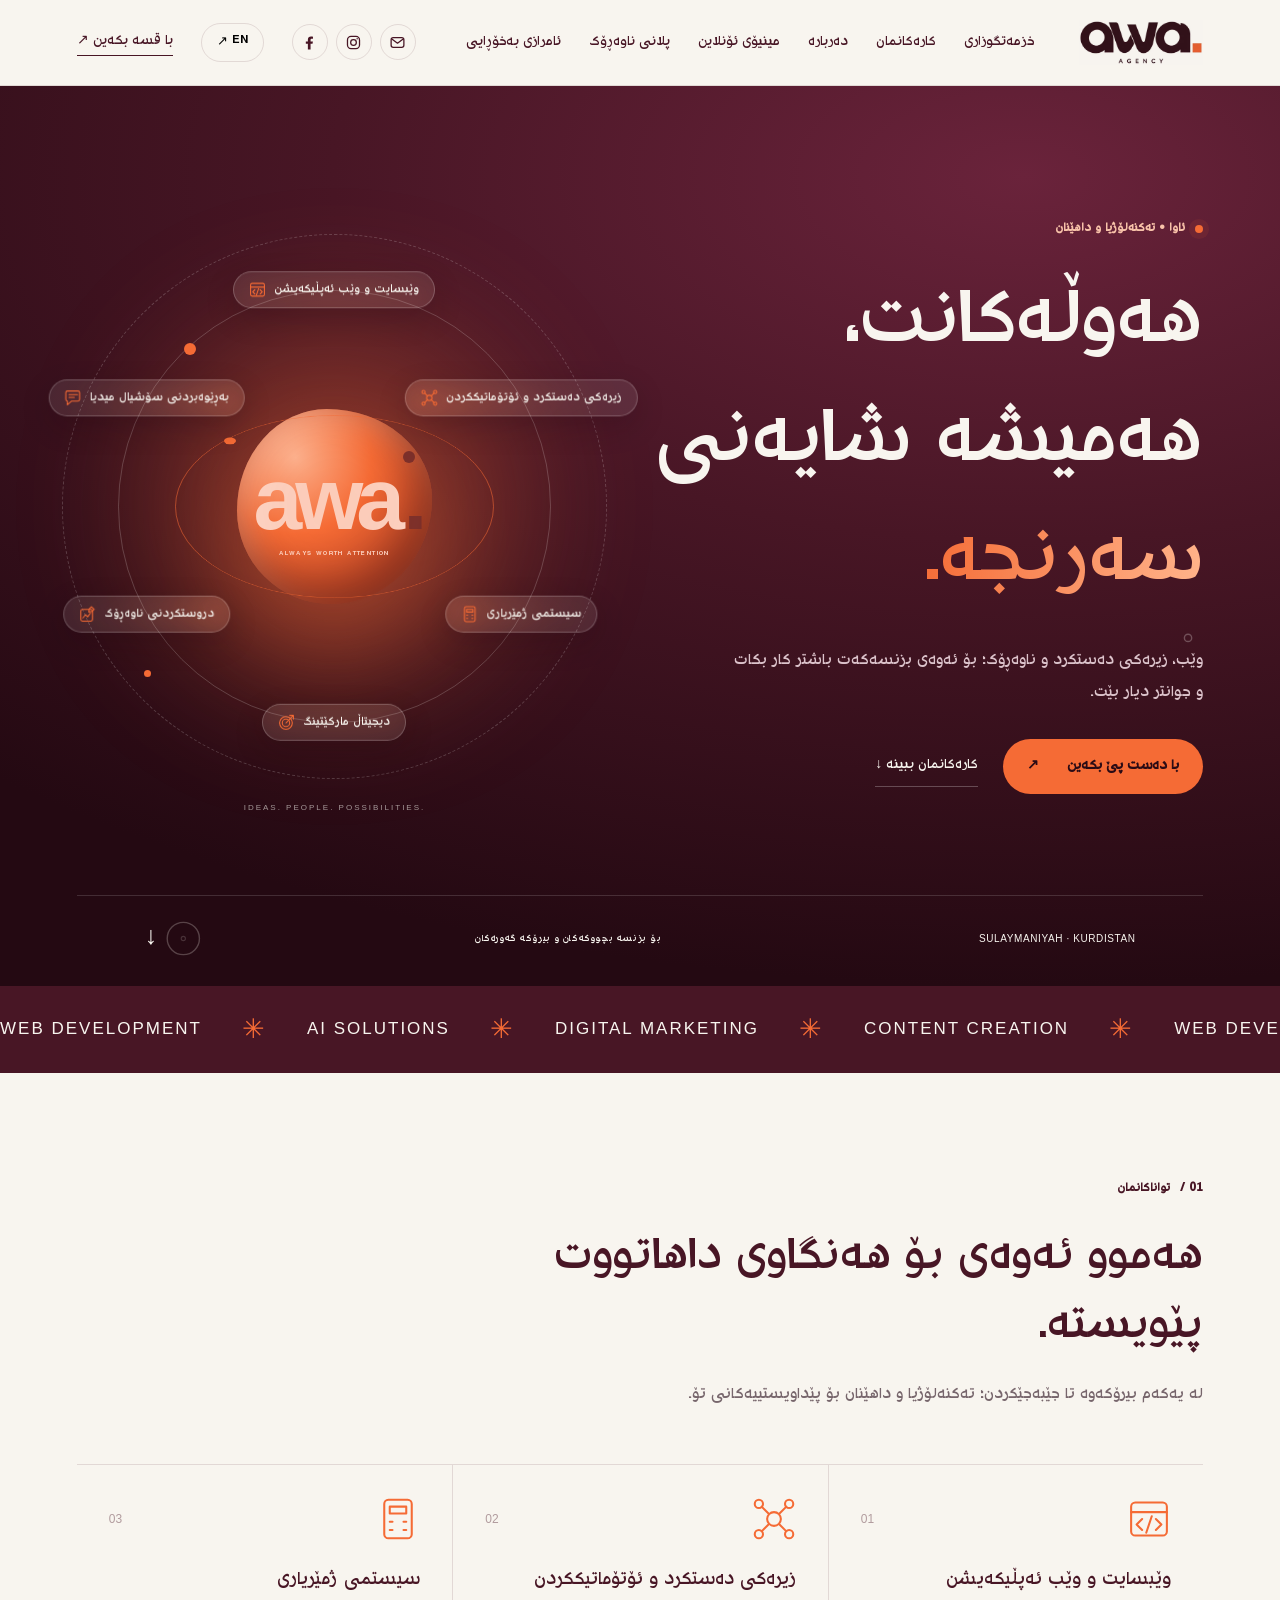
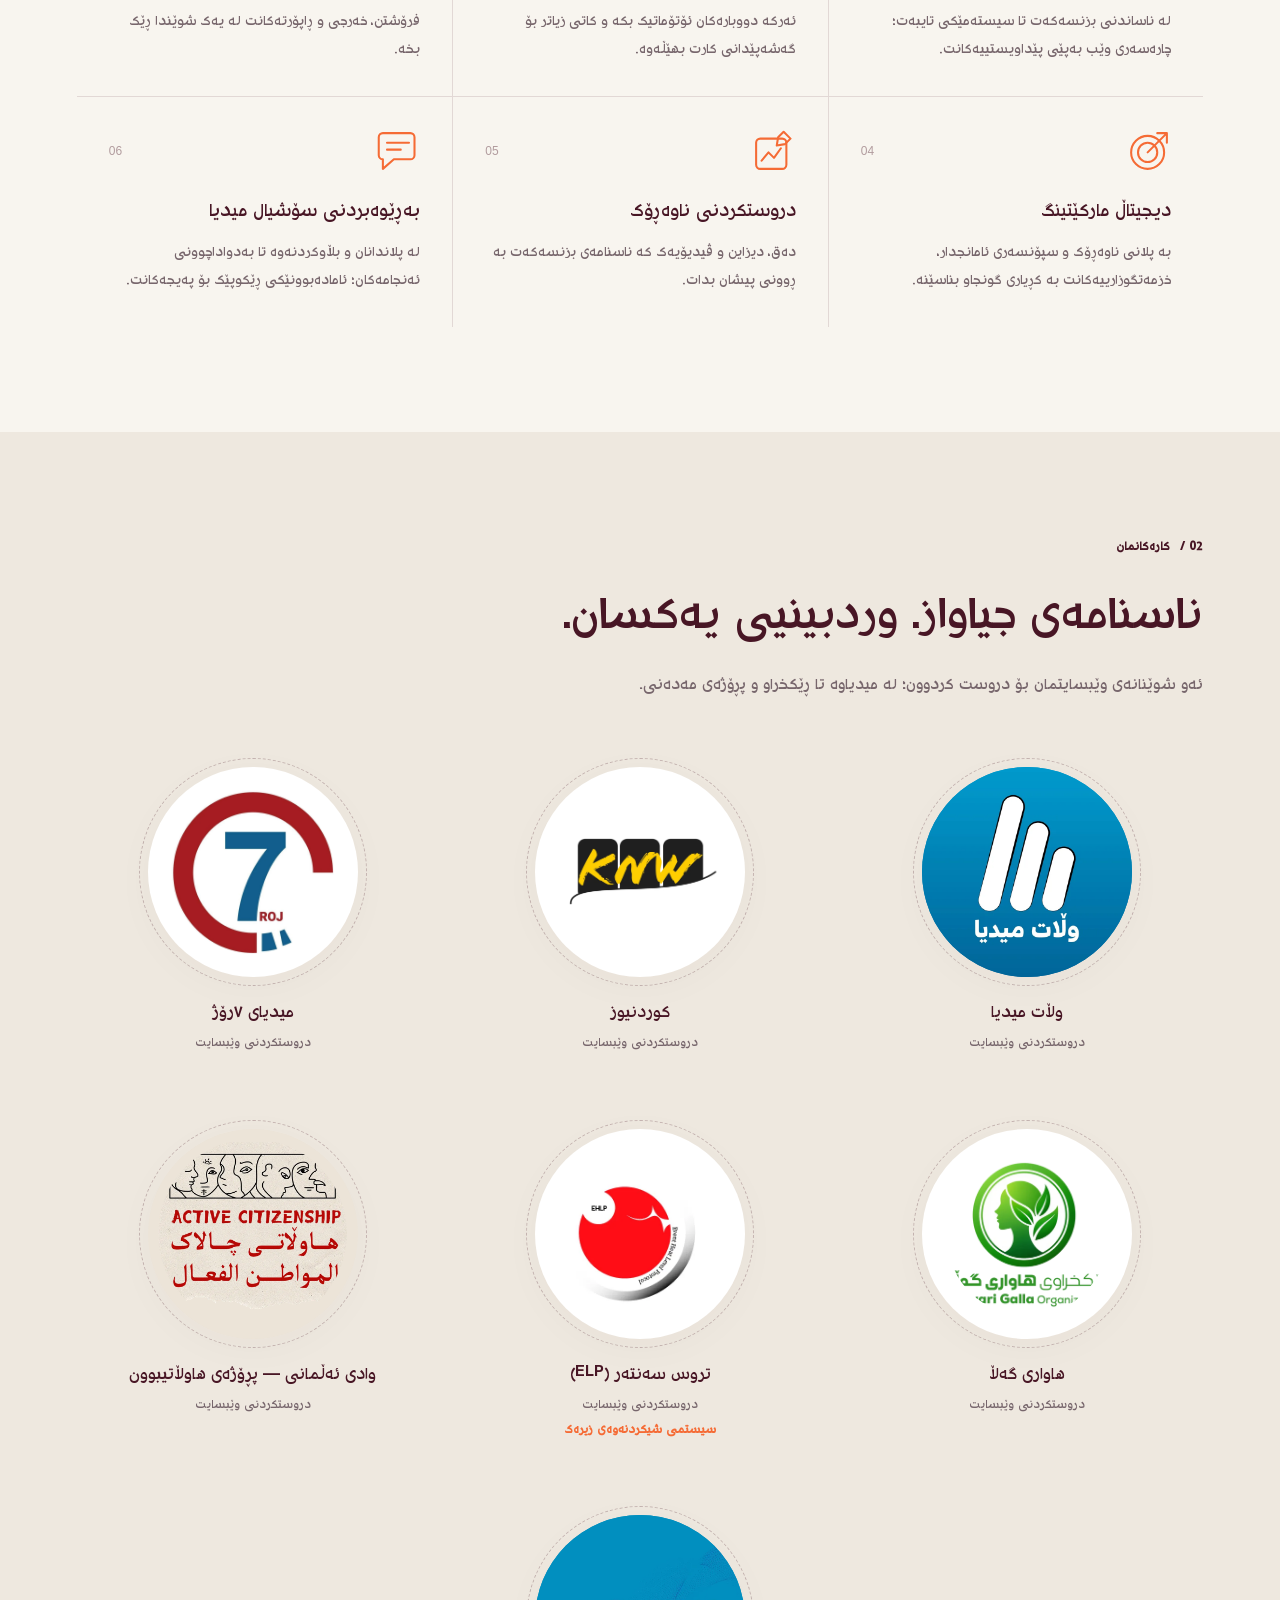
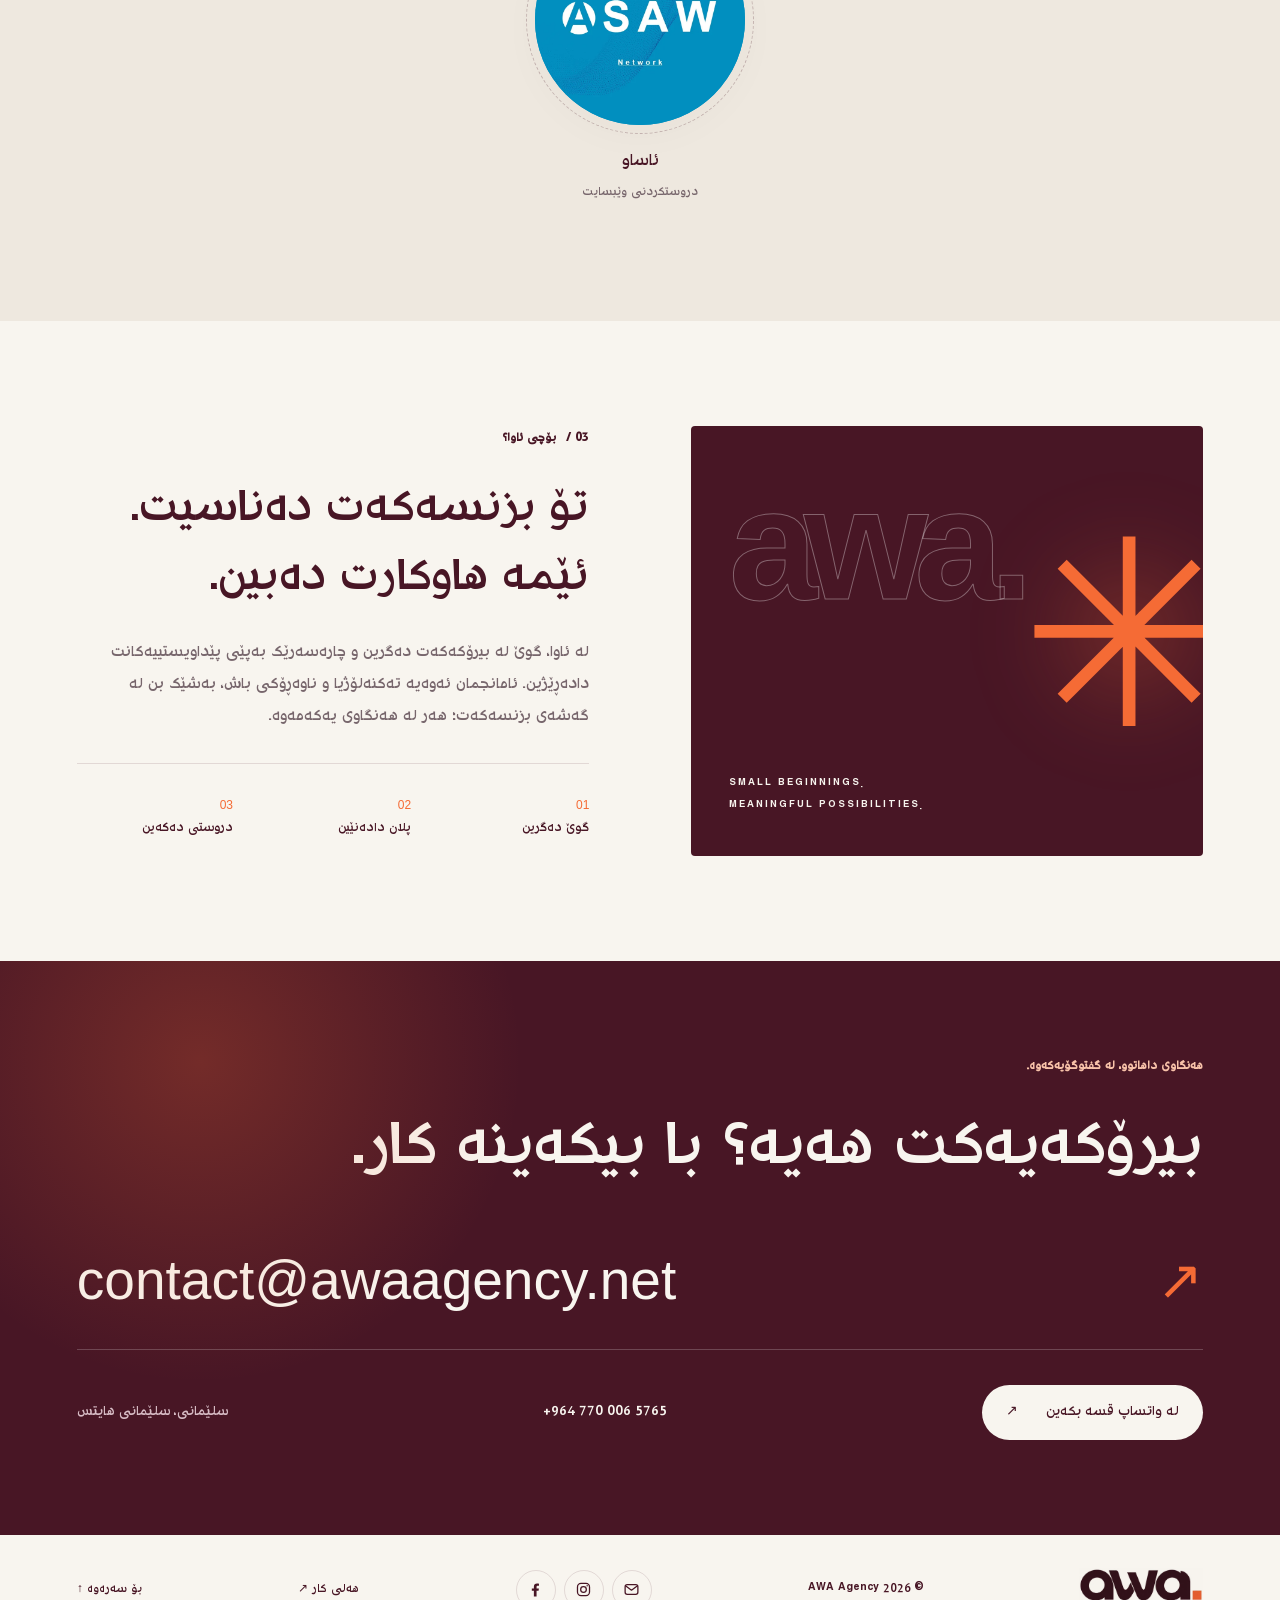
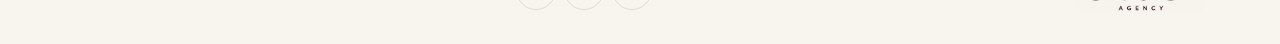
==== index.html @ 6e6e2b97 "Add live online menu demo" ====
<!doctype html>
<html lang="ckb" dir="rtl"><head><meta charset="UTF-8"><meta name="viewport" content="width=device-width,initial-scale=1"><meta name="theme-color" content="#481625"><meta name="description" content="AWA Agency — Web applications, AI, accounting systems, marketing, content and social media in Sulaymaniyah."><meta property="og:title" content="AWA Agency — Always Worth Attention"><meta property="og:image" content="assets/awa.webp"><meta property="og:type" content="website"><title>AWA Agency — Always Worth Attention</title><link rel="icon" href="assets/awa.webp"><link rel="preload" href="assets/fonts/rudawregular2.ttf" as="font" type="font/ttf" crossorigin><link rel="stylesheet" href="style.css"><script src="app.js" defer></script></head><body>
<a class="skip" href="#main" data-ku="بۆ ناوەڕۆک" data-en="Skip to content">بۆ ناوەڕۆک</a><div class="progress" aria-hidden="true"></div>
<header><a class="brand" href="#home" aria-label="AWA home"><img src="assets/awa.webp" alt="awa agency" width="160" height="58"></a><nav aria-label="Main navigation"><a href="#services" data-ku="خزمەتگوزاری" data-en="Services">خزمەتگوزاری</a><a href="#work" data-ku="کارەکانمان" data-en="Our work">کارەکانمان</a><a href="#about" data-ku="دەربارە" data-en="About">دەربارە</a><a href="tools/online-menu.html" data-ku="مینیۆی ئۆنلاین" data-en="Online menu">مینیۆی ئۆنلاین</a><a href="tools/content-planner.html" data-ku="پلانی ناوەڕۆک" data-en="Content planner">پلانی ناوەڕۆک</a><a href="tools/whatsapp.html" data-ku="ئامرازی بەخۆڕایی" data-en="Free tool">ئامرازی بەخۆڕایی</a></nav><div class="nav-actions"><div class="head-social social"><a href="https://www.facebook.com/awaagency.net" target="_blank" rel="noopener" aria-label="Facebook"><svg viewBox="0 0 24 24" fill="currentColor" aria-hidden="true"><path d="M13.5 22v-8.2h2.8l.5-3.3h-3.3V8.4c0-.9.4-1.7 1.8-1.7h1.6V3.8s-1.4-.3-2.8-.3c-2.7 0-4.4 1.6-4.4 4.6v2.4H6.8v3.3h2.9V22z"/></svg></a><a href="https://www.instagram.com/awagcy" target="_blank" rel="noopener" aria-label="Instagram"><svg viewBox="0 0 24 24" fill="none" stroke="currentColor" stroke-width="1.8" aria-hidden="true"><rect x="3.5" y="3.5" width="17" height="17" rx="5"/><circle cx="12" cy="12" r="4"/><circle cx="17.2" cy="6.8" r="1" fill="currentColor" stroke="none"/></svg></a><a href="mailto:contact@awaagency.net" aria-label="Email"><svg viewBox="0 0 24 24" fill="none" stroke="currentColor" stroke-width="1.8" stroke-linecap="round" stroke-linejoin="round" aria-hidden="true"><rect x="3" y="5" width="18" height="14" rx="3"/><path d="m4 7 8 6 8-6"/></svg></a></div><button id="language" lang="en" aria-label="Switch to English">EN ↗</button><a class="nav-contact" href="#contact" data-ku="با قسە بکەین ↗" data-en="Let’s talk ↗">با قسە بکەین ↗</a></div></header>
<main id="main"><section id="home" class="hero"><canvas id="water" aria-hidden="true"></canvas><div class="wrap hero-in"><div class="hero-copy"><p class="eyebrow"><span class="dot"></span><span data-ku="ئاوا • تەکنەلۆژیا و داهێنان" data-en="AWA • TECHNOLOGY & CREATIVITY">ئاوا • تەکنەلۆژیا و داهێنان</span></p><h1><span data-ku="هەوڵەکانت،" data-en="Your ambition.">هەوڵەکانت،</span><br><span data-ku="هەمیشە شایەنی" data-en="Always worth">هەمیشە شایەنی</span><br><em data-ku="سەرنجە." data-en="attention.">سەرنجە.</em></h1><p class="lead" data-ku="وێب، زیرەکی دەستکرد و ناوەڕۆک؛ بۆ ئەوەی بزنسەکەت باشتر کار بکات و جوانتر دیار بێت." data-en="Web, AI and content. Thoughtfully brought together to help your business work better and stand out.">وێب، زیرەکی دەستکرد و ناوەڕۆک؛ بۆ ئەوەی بزنسەکەت باشتر کار بکات و جوانتر دیار بێت.</p><div class="actions"><a class="button" href="#contact"><span data-ku="با دەست پێ بکەین" data-en="Start a conversation">با دەست پێ بکەین</span><span>↗</span></a><a class="text-link" href="#work" data-ku="کارەکانمان ببینە ↓" data-en="Explore our work ↓">کارەکانمان ببینە ↓</a></div></div><div class="hero-art" aria-hidden="true"><div class="orbit orbit-one"></div><div class="orbit orbit-two"></div><div class="orbit orbit-three"></div><div class="ring" id="ring"></div><div class="core"><span>awa<span class="dotmark">.</span></span><small>ALWAYS WORTH ATTENTION</small></div><div class="art-note">IDEAS. PEOPLE. POSSIBILITIES.</div></div><div class="hero-bottom"><span>SULAYMANIYAH · KURDISTAN</span><span data-ku="بۆ بزنسە بچووکەکان و بیرۆکە گەورەکان" data-en="For small businesses. And big ideas.">بۆ بزنسە بچووکەکان و بیرۆکە گەورەکان</span><a href="#services" aria-label="Explore">↓</a></div></div></section>
<div class="ticker" aria-hidden="true"><div>WEB DEVELOPMENT <i>✳</i> AI SOLUTIONS <i>✳</i> DIGITAL MARKETING <i>✳</i> CONTENT CREATION <i>✳</i> WEB DEVELOPMENT <i>✳</i> AI SOLUTIONS <i>✳</i> DIGITAL MARKETING <i>✳</i> CONTENT CREATION <i>✳</i></div></div>
<section id="services" class="wrap section"><div class="section-head reveal"><p class="eyebrow">01 / <span data-ku="تواناکانمان" data-en="WHAT WE DO">تواناکانمان</span></p><h2 data-ku="هەموو ئەوەی بۆ هەنگاوی داهاتووت پێویستە." data-en="Built around your next move.">هەموو ئەوەی بۆ هەنگاوی داهاتووت پێویستە.</h2><p data-ku="لە یەکەم بیرۆکەوە تا جێبەجێکردن؛ تەکنەلۆژیا و داهێنان بۆ پێداویستییەکانی تۆ." data-en="From the first idea to delivery, technology and creativity shaped around what you need.">لە یەکەم بیرۆکەوە تا جێبەجێکردن؛ تەکنەلۆژیا و داهێنان بۆ پێداویستییەکانی تۆ.</p></div><div id="service-grid" class="service-grid"></div></section>
<section id="work" class="work section"><div class="wrap"><div class="section-head reveal"><p class="eyebrow">02 / <span data-ku="کارەکانمان" data-en="SELECTED WORK">کارەکانمان</span></p><h2 data-ku="ناسنامەی جیاواز. وردبینیی یەکسان." data-en="Different identities. The same care.">ناسنامەی جیاواز. وردبینیی یەکسان.</h2><p data-ku="ئەو شوێنانەی وێبسایتمان بۆ دروست کردوون؛ لە میدیاوە تا ڕێکخراو و پڕۆژەی مەدەنی." data-en="Websites we have created for media outlets, organizations and civic projects.">ئەو شوێنانەی وێبسایتمان بۆ دروست کردوون؛ لە میدیاوە تا ڕێکخراو و پڕۆژەی مەدەنی.</p></div><div id="projects" class="projects"></div></div></section>
<section id="about" class="wrap section about"><div class="about-art reveal" aria-hidden="true"><div class="outline-word">awa.</div><span class="big-asterisk">✳</span><p>SMALL BEGINNINGS.<br>MEANINGFUL POSSIBILITIES.</p></div><div class="about-copy reveal"><p class="eyebrow">03 / <span data-ku="بۆچی ئاوا؟" data-en="WHY AWA?">بۆچی ئاوا؟</span></p><h2 data-ku="تۆ بزنسەکەت دەناسیت. ئێمە هاوکارت دەبین." data-en="You know your business. We help bring it forward.">تۆ بزنسەکەت دەناسیت. ئێمە هاوکارت دەبین.</h2><p data-ku="لە ئاوا، گوێ لە بیرۆکەکەت دەگرین و چارەسەرێک بەپێی پێداویستییەکانت دادەڕێژین. ئامانجمان ئەوەیە تەکنەلۆژیا و ناوەڕۆکی باش، بەشێک بن لە گەشەی بزنسەکەت؛ هەر لە هەنگاوی یەکەمەوە." data-en="At AWA, we listen first. Then we shape the right technology and content around your needs, helping your business move forward from its very first steps.">لە ئاوا، گوێ لە بیرۆکەکەت دەگرین و چارەسەرێک بەپێی پێداویستییەکانت دادەڕێژین. ئامانجمان ئەوەیە تەکنەلۆژیا و ناوەڕۆکی باش، بەشێک بن لە گەشەی بزنسەکەت؛ هەر لە هەنگاوی یەکەمەوە.</p><div class="steps"><div><b>01</b><span data-ku="گوێ دەگرین" data-en="We listen">گوێ دەگرین</span></div><div><b>02</b><span data-ku="پلان دادەنێین" data-en="We plan">پلان دادەنێین</span></div><div><b>03</b><span data-ku="دروستی دەکەین" data-en="We create">دروستی دەکەین</span></div></div></div></section>
<section id="contact" class="contact"><div class="wrap"><p class="eyebrow reveal" data-ku="هەنگاوی داهاتوو، لە گفتوگۆیەکەوە." data-en="YOUR NEXT CHAPTER STARTS WITH A CONVERSATION.">هەنگاوی داهاتوو، لە گفتوگۆیەکەوە.</p><h2 class="reveal" data-ku="بیرۆکەیەکت هەیە؟ با بیکەینە کار." data-en="Have something in mind? Let’s make it happen.">بیرۆکەیەکت هەیە؟ با بیکەینە کار.</h2><a class="contact-email" href="mailto:contact@awaagency.net">contact@awaagency.net <span>↗</span></a><div class="contact-bottom"><a class="button light" href="https://wa.me/9647700065765" target="_blank" rel="noopener"><span data-ku="لە واتساپ قسە بکەین" data-en="Chat on WhatsApp">لە واتساپ قسە بکەین</span>↗</a><a href="tel:+9647700065765" dir="ltr">+964 770 006 5765</a><p data-ku="سلێمانی، سلێمانی هایتس" data-en="Sulaymaniyah, Slemani Heights">سلێمانی، سلێمانی هایتس</p></div></div></section></main>
<footer class="wrap"><a class="brand" href="#home"><img src="assets/awa.webp" alt="AWA Agency" width="140" height="50"></a><span>© <span id="year"></span> AWA Agency</span><div class="foot-social social"><a href="https://www.facebook.com/awaagency.net" target="_blank" rel="noopener" aria-label="Facebook"><svg viewBox="0 0 24 24" fill="currentColor" aria-hidden="true"><path d="M13.5 22v-8.2h2.8l.5-3.3h-3.3V8.4c0-.9.4-1.7 1.8-1.7h1.6V3.8s-1.4-.3-2.8-.3c-2.7 0-4.4 1.6-4.4 4.6v2.4H6.8v3.3h2.9V22z"/></svg></a><a href="https://www.instagram.com/awagcy" target="_blank" rel="noopener" aria-label="Instagram"><svg viewBox="0 0 24 24" fill="none" stroke="currentColor" stroke-width="1.8" aria-hidden="true"><rect x="3.5" y="3.5" width="17" height="17" rx="5"/><circle cx="12" cy="12" r="4"/><circle cx="17.2" cy="6.8" r="1" fill="currentColor" stroke="none"/></svg></a><a href="mailto:contact@awaagency.net" aria-label="Email"><svg viewBox="0 0 24 24" fill="none" stroke="currentColor" stroke-width="1.8" stroke-linecap="round" stroke-linejoin="round" aria-hidden="true"><rect x="3" y="5" width="18" height="14" rx="3"/><path d="m4 7 8 6 8-6"/></svg></a></div><a href="mailto:jobs@awaagency.net" data-ku="هەلی کار ↗" data-en="Careers ↗">هەلی کار ↗</a><a href="#home" data-ku="بۆ سەرەوە ↑" data-en="Back to top ↑">بۆ سەرەوە ↑</a></footer></body></html>
---- style.css ----
:root{--ink:#481625;--orange:#f56b35;--paper:#f8f5ef;--muted:#77666c;--line:#48162520}*{box-sizing:border-box}html{scroll-behavior:smooth;scroll-padding-top:100px}body{margin:0;background:var(--paper);color:var(--ink);font-family:Tahoma,Arial,sans-serif;line-height:1.8}a{color:inherit;text-decoration:none}button{font:inherit}button,a{-webkit-tap-highlight-color:transparent}a:focus-visible,button:focus-visible,.project:focus-visible{outline:3px solid var(--orange);outline-offset:6px}img{max-width:100%}h1,h2,h3,p{margin:0}h1,h2,h3{line-height:1.5}h1,h2{letter-spacing:-.035em}h2{font-size:clamp(28px,3.6vw,48px)}.wrap{max-width:1280px;width:88%;margin:auto}.progress{position:fixed;top:0;left:0;height:3px;background:var(--orange);z-index:100;width:0}header{width:100%;display:flex;align-items:center;justify-content:space-between;padding:20px 6%;border-bottom:1px solid var(--line);background:#f8f5efed;backdrop-filter:blur(14px);position:sticky;top:0;z-index:50;gap:20px}.brand img{width:124px;height:45px;object-fit:contain;mix-blend-mode:multiply;display:block}nav,.nav-actions{display:flex;align-items:center;gap:28px}nav a{font-size:14px;position:relative}nav a:after{content:'';height:2px;width:0;position:absolute;bottom:-4px;inset-inline-start:0;background:var(--orange);transition:width .3s}nav a:hover:after{width:100%}#language{background:transparent;border:1px solid var(--line);border-radius:50px;padding:7px 15px;cursor:pointer;font-size:13px}.nav-contact{font-size:14px;border-bottom:1px solid var(--ink)}.hero{position:relative;min-height:760px;display:grid;grid-template-columns:1.1fr 1fr;align-items:center;gap:4%;padding-top:60px;padding-bottom:110px}.eyebrow{font-size:12px;font-weight:600;letter-spacing:.08em;display:flex;align-items:center;gap:10px;margin-bottom:24px}.dot{height:8px;width:8px;display:inline-block;border-radius:50%;background:var(--orange);box-shadow:0 0 0 6px #f56b3515}.hero h1{font-size:clamp(40px,5.1vw,74px);line-height:1.55}.hero em{font-style:normal;color:var(--orange);position:relative}.lead{font-size:16px;max-width:470px;color:var(--muted);margin:24px 0 30px}.actions{display:flex;align-items:center;gap:25px;flex-wrap:wrap}.button{background:var(--ink);color:var(--paper);padding:15px 24px;border-radius:50px;display:inline-flex;align-items:center;gap:28px;font-size:14px;transition:transform .3s,background .3s}.button:hover{transform:translateY(-4px);background:#6a233b}.text-link{font-size:14px;border-bottom:1px solid var(--line);padding:8px 0}.hero-art{position:relative;aspect-ratio:1;direction:ltr;display:grid;place-items:center;isolation:isolate}.hero-art:before{content:'';position:absolute;inset:15%;background:#e7c9be;filter:blur(70px);border-radius:50%;opacity:.6}.core{width:67%;height:67%;border-radius:50%;background:linear-gradient(135deg,#762c47,#481625 55%,#290b15);box-shadow:inset 4px 5px 18px #ffffff20,20px 35px 70px #48162522;display:flex;align-items:center;justify-content:center;flex-direction:column;color:var(--paper);animation:float 7s ease-in-out infinite}.core>span{font-family:Arial,sans-serif;font-size:clamp(80px,11vw,158px);font-weight:900;letter-spacing:-.1em;line-height:1.2;padding-right:12px}.orange{color:var(--orange)}.core small{font-size:8px;letter-spacing:2px}.orbit{position:absolute;inset:5%;border:1px solid #48162525;border-radius:50%;animation:spin 32s linear infinite}.orbit:after{content:'';position:absolute;left:15%;top:12%;width:12px;height:12px;background:var(--orange);border-radius:50%}.orbit-two{inset:-2%;border-style:dashed;animation-direction:reverse;animation-duration:50s}.orbit-two:after{width:7px;height:7px;top:80%}.orbit-three{inset:12%;transform:rotateX(55deg);border-color:#f56b3550;animation:none}.floating{position:absolute;background:var(--paper);box-shadow:0 12px 30px #48162512;border:1px solid var(--line);border-radius:16px;font-size:11px;letter-spacing:1px;padding:14px 19px;display:flex;align-items:center;gap:22px;animation:float 6s ease-in-out infinite}.floating b{color:var(--orange);font-size:22px}.pill-one{top:6%;right:2%}.pill-two{bottom:5%;left:9%;animation-delay:-2s}.pill-three{top:50%;left:-3%;animation-delay:-4s}.art-note{position:absolute;bottom:-10%;font-size:8px;letter-spacing:2px;opacity:.5}.hero-bottom{position:absolute;bottom:25px;left:0;width:100%;display:flex;justify-content:space-between;border-top:1px solid var(--line);padding-top:20px;align-items:center;font-size:10px;letter-spacing:.06em}.hero-bottom a{font-size:25px}.ticker{background:var(--ink);color:var(--paper);overflow:hidden;padding:19px 0;direction:ltr}.ticker>div{display:flex;align-items:center;gap:40px;width:max-content;animation:marquee 40s linear infinite;letter-spacing:2px;font-size:17px}.ticker i{font-style:normal;font-size:27px;color:var(--orange)}.section{padding-top:105px;padding-bottom:105px}.section-head{max-width:730px;margin-bottom:54px}.section-head>p:last-child{color:var(--muted);margin-top:20px;max-width:600px}.service-grid{display:grid;grid-template-columns:repeat(3,1fr)}.service{padding:32px;border-top:1px solid var(--line);border-inline-end:1px solid var(--line);position:relative;transition:background .35s,transform .35s}.service:nth-child(3n){border-inline-end:0}.service:hover{background:#f1e7df;transform:translateY(-5px)}.service-top{display:flex;justify-content:space-between;align-items:center;margin-bottom:25px}.icon{width:44px;height:44px;color:var(--orange)}.service-top span{font:12px Arial;opacity:.4}.service h3{font-size:19px;margin-bottom:13px}.service p{font-size:14px;color:var(--muted)}.work{background:#eee8df}.projects{display:grid;grid-template-columns:repeat(3,1fr);gap:50px 36px}.project{text-align:center;padding:12px;outline:none}.logo-circle{width:210px;height:210px;margin:0 auto 24px;position:relative;border-radius:50%;display:grid;place-items:center;background:white;box-shadow:0 8px 40px #48162508;transition:transform .5s}.logo-circle:before{content:'';position:absolute;inset:-9px;border:1px dashed #48162540;border-radius:50%;transition:border-color .3s;animation:spin 20s linear infinite;animation-play-state:paused}.logo-circle:after{content:'';position:absolute;inset:-10px;border:2px solid transparent;border-top-color:var(--orange);border-radius:50%;opacity:0;animation:spin 4s linear infinite;animation-play-state:paused;transition:opacity .3s}.project:hover .logo-circle,.project:focus .logo-circle{transform:translateY(-8px) scale(1.03)}.project:hover .logo-circle:before,.project:hover .logo-circle:after,.project:focus .logo-circle:before,.project:focus .logo-circle:after{animation-play-state:running;opacity:1}.logo-circle img{width:70%;height:70%;object-fit:contain;transition:transform .5s}.project:hover img{transform:scale(1.04)}.project h3{font-size:17px}.project p{font-size:12px;color:var(--muted);margin-top:7px}.about{display:grid;grid-template-columns:1fr 1fr;gap:9%;align-items:center}.about-art{min-height:430px;background:var(--ink);color:var(--paper);border-radius:4px;position:relative;overflow:hidden;direction:ltr;padding:38px;display:flex;flex-direction:column;justify-content:space-between}.outline-word{font:900 160px/1 Arial;letter-spacing:-14px;color:transparent;-webkit-text-stroke:1px #ffffff40}.big-asterisk{position:absolute;font:260px/1 Arial;color:var(--orange);right:-35px;top:80px;animation:spin 40s linear infinite}.about-art p{font-size:11px;letter-spacing:2px;line-height:2}.about-copy>p:not(.eyebrow){color:var(--muted);margin-top:24px}.steps{display:flex;gap:22px;border-top:1px solid var(--line);margin-top:30px;padding-top:20px}.steps div{display:flex;flex-direction:column;font-size:13px;gap:5px}.steps b{font:12px Arial;color:var(--orange)}.contact{background:var(--ink);color:var(--paper);padding:95px 0}.contact h2{font-size:clamp(32px,5vw,64px);max-width:850px}.contact .eyebrow{color:#f8c2a9}.contact-email{direction:ltr;display:flex;align-items:center;justify-content:space-between;gap:10px;font:clamp(20px,4.3vw,58px)/1.4 Arial;margin-top:45px;border-bottom:1px solid #ffffff35;padding-bottom:30px;overflow-wrap:anywhere}.contact-email span{color:var(--orange)}.contact-bottom{display:flex;gap:25px;align-items:center;justify-content:space-between;margin-top:35px;font-size:14px}.light{background:var(--paper);color:var(--ink)}.light:hover{background:#f8d5bd}.contact-bottom p{color:#d7bcc5}footer{display:flex;align-items:center;justify-content:space-between;padding-top:32px;padding-bottom:32px;gap:20px;font-size:12px}.skip{position:fixed;top:-100px;z-index:120;background:var(--ink);color:white;padding:12px}.skip:focus{top:12px}.reveal{opacity:1}.motion .reveal{opacity:0;transform:translateY(24px);transition:opacity .75s,transform .75s}.motion .reveal.visible{opacity:1;transform:none}.hero-copy{animation:enter .9s ease-out both}.hero-art{animation:enter 1.2s ease-out both}html[dir=ltr] body{font-family:Arial,sans-serif}html[dir=ltr] h1{line-height:1.15}html[dir=ltr] h2{line-height:1.2}@keyframes spin{to{rotate:360deg}}@keyframes float{50%{transform:translateY(-12px)}}@keyframes enter{from{opacity:0;transform:translateY(20px)}to{opacity:1;transform:none}}@keyframes marquee{to{transform:translateX(-50%)}}@media(max-width:900px){nav{gap:15px}.nav-contact{display:none}.hero{min-height:650px}.hero h1{font-size:42px}.service-grid{grid-template-columns:repeat(2,1fr)}.service:nth-child(3n){border-inline-end:1px solid var(--line)}.service:nth-child(2n){border-inline-end:0}.logo-circle{width:170px;height:170px}.about{gap:5%}.about-art{min-height:380px}.contact-bottom{flex-wrap:wrap}}@media(max-width:640px){header{padding:14px 6%;gap:12px}.brand img{width:95px;height:35px}nav{gap:12px}nav a{font-size:11px}nav a:last-child{display:none}#language{font-size:11px;padding:5px 10px}.hero{grid-template-columns:1fr;padding-top:40px;padding-bottom:90px;gap:45px}.hero h1{font-size:43px}.lead{font-size:14px}.hero-art{width:85%;margin:0 auto 25px}.core>span{font-size:100px}.core small{font-size:6px}.hero-bottom{font-size:8px;gap:10px}.hero-bottom span:nth-child(2){max-width:130px}.art-note{bottom:-8%}.section{padding-top:65px;padding-bottom:65px}.section-head{margin-bottom:35px}.section-head>p:last-child{font-size:14px}.service-grid{grid-template-columns:1fr}.service{padding:24px 5px;border-inline-end:0!important}.service-top{margin-bottom:15px}.projects{grid-template-columns:repeat(2,1fr);gap:35px 12px}.logo-circle{width:130px;height:130px}.project{padding:5px}.project h3{font-size:14px}.project p{font-size:11px}.about{grid-template-columns:1fr;gap:40px}.about-art{min-height:330px}.about-copy p{font-size:14px}.contact{padding:60px 0}.contact-bottom{flex-direction:column;align-items:flex-start;gap:20px}.contact-email{font-size:21px}footer{flex-wrap:wrap;gap:25px}footer>*{flex-basis:40%}.ticker>div{font-size:13px}.eyebrow{font-size:10px}.floating{padding:10px 14px;font-size:9px}.actions{gap:18px}.button{font-size:13px;padding:13px 20px}}@media(prefers-reduced-motion:reduce){*,*:before,*:after{animation:none!important;transition:none!important;scroll-behavior:auto!important}.motion .reveal{opacity:1;transform:none}}

/* ===== v2: water hero, spotlight, tilt ===== */
.hero{max-width:none;width:100%;margin:0;background:radial-gradient(120% 90% at 80% 10%,#6a233b 0%,#481625 45%,#240912 100%);color:var(--paper);overflow:hidden;padding:0;display:block;min-height:min(900px,100vh)}
#water{position:absolute;inset:0;width:100%;height:100%;display:block}
.hero-in{position:relative;z-index:2;min-height:inherit;display:grid;grid-template-columns:1.1fr 1fr;align-items:center;gap:4%;padding-top:70px;padding-bottom:130px}
.hero h1{font-size:clamp(44px,6.2vw,92px)}
.hero em{background:linear-gradient(100deg,#f56b35,#ffb38a 50%,#f56b35);background-size:200% 100%;-webkit-background-clip:text;background-clip:text;color:transparent;animation:shine 5s linear infinite}
.hero .lead{color:#dcc3cb}.hero .eyebrow{color:#f8c2a9}
.hero .button{background:var(--orange);color:#2a0b15;font-weight:700}.hero .button:hover{background:#ff8a58}
.hero .text-link{border-color:#ffffff40}
.hero-bottom{z-index:3;border-color:#ffffff25;left:0;width:100%;padding:20px 6% 0;bottom:25px;position:absolute}
.hero-art:before{background:#f56b35;opacity:.35}
.orbit{border-color:#ffffff30}.orbit-three{border-color:#f56b3590}
.core{background:radial-gradient(circle at 30% 25%,#ffd0b5,#f56b35 38%,#a8341c 75%,#5c1a14);border-radius:46% 54% 52% 48%/52% 46% 54% 48%;animation:blob 9s ease-in-out infinite,float 7s ease-in-out infinite;box-shadow:inset -14px -18px 40px #3a0d12aa,inset 10px 12px 30px #ffffff55,0 40px 90px #f56b3555;color:#fff}
.dotmark{color:#481625}
.floating{background:#ffffff14;border-color:#ffffff30;backdrop-filter:blur(12px);color:var(--paper)}
.art-note{opacity:.6}
.progress{background:linear-gradient(90deg,#f56b35,#ffb38a)}
.service{--x:50%;--y:50%;overflow:hidden;isolation:isolate}
.service:before{content:'';position:absolute;inset:0;z-index:-1;opacity:0;transition:opacity .4s;background:radial-gradient(380px circle at var(--x) var(--y),#f56b3538,transparent 60%)}
.service:hover{background:#481625;color:var(--paper);transform:none}.service:hover:before{opacity:1}.service:hover p{color:#dcc3cb}
.service .icon{transition:transform .5s}.service:hover .icon{transform:rotate(-8deg) scale(1.15)}
.project{perspective:700px}
.logo-circle{transform-style:preserve-3d;transition:transform .15s ease-out,box-shadow .4s}
.project:hover .logo-circle{box-shadow:0 30px 60px #48162522;transform:translateY(-8px) rotateX(var(--rx,0)) rotateY(var(--ry,0))}
.big-asterisk{filter:drop-shadow(0 0 40px #f56b3566)}
.outline-word{-webkit-text-stroke:1px #ffffff55}
.steps div{flex:1;padding:14px 0;transition:color .3s}.steps div:hover{color:var(--orange)}
.contact{position:relative;overflow:hidden}
.contact:before{content:'';position:absolute;width:700px;height:700px;border-radius:50%;background:radial-gradient(#f56b3540,transparent 65%);top:-250px;inset-inline-end:-150px;pointer-events:none}
.contact-email{transition:color .3s,letter-spacing .5s}.contact-email:hover{color:var(--orange);letter-spacing:.01em}
.contact-email span{display:inline-block;transition:transform .4s}.contact-email:hover span{transform:translate(6px,-6px)}
.hero h1 span{display:inline-block}
@keyframes shine{to{background-position:-200% 0}}
@keyframes blob{50%{border-radius:55% 45% 44% 56%/46% 56% 44% 54%}}
@media(max-width:900px){.hero-in{grid-template-columns:1fr}.hero-art{width:70%;margin:30px auto 0}}
@media(max-width:640px){.hero-in{padding-top:40px;padding-bottom:110px;gap:35px}.hero h1{font-size:44px}.hero-art{width:82%}.hero-bottom{padding:16px 6% 0}}
@media(prefers-reduced-motion:reduce){#water{display:none}}

.logo-circle{overflow:visible}
.logo-circle img{border-radius:50%}
.logo-circle.fill img{width:100%;height:100%;object-fit:cover}
.logo-circle:not(.fill) img{width:78%;height:78%}
.logo-circle[style*="#ece4d8"] img{width:90%;height:90%}

/* ===== Kurdish font: Rudaw ===== */
@font-face{font-family:"Rudaw";src:url("assets/fonts/rudawregular2.ttf") format("truetype");font-weight:400;font-style:normal;font-display:swap}
html[lang=ckb] body,html[lang=ckb] button{font-family:"Rudaw",Tahoma,Arial,sans-serif}
html[lang=ckb] h1,html[lang=ckb] h2,html[lang=ckb] h3{font-weight:400;font-synthesis:none;letter-spacing:0}
html[lang=ckb] .hero h1{line-height:1.5}
html[lang=ckb] .lead,html[lang=ckb] .service p,html[lang=ckb] .about-copy p{line-height:2}
html[lang=ckb] .eyebrow{letter-spacing:0}
html[lang=ckb] .ticker,html[lang=ckb] .floating,html[lang=ckb] .art-note,html[lang=ckb] .hero-bottom span:first-child{font-family:Arial,sans-serif}

/* ===== social icons ===== */
.social{display:flex;align-items:center;gap:8px;direction:ltr}
.social a{width:36px;height:36px;border:1px solid var(--line);border-radius:50%;display:grid;place-items:center;transition:background .3s,color .3s,border-color .3s,transform .3s}
.social svg{width:17px;height:17px}
.social a:hover{background:var(--orange);border-color:var(--orange);color:#2a0b15;transform:translateY(-3px)}
.head-social{margin-inline-end:4px}
.foot-social a{width:40px;height:40px}
@media(max-width:900px){.nav-actions{gap:14px}}
@media(max-width:640px){.head-social{gap:5px}.head-social a{width:28px;height:28px}.head-social svg{width:14px;height:14px}.head-social a:nth-child(3){display:none}footer>.foot-social{flex-basis:auto}}
@media(max-width:420px){.head-social{display:none}}

/* ===== v3: services orbit awa ===== */
html,body{overflow-x:clip}
.hero-art{container-type:inline-size;--r:42cqw}
.hero-art .floating{display:none}
.core{width:38%;height:38%}
.core>span{font-size:17cqw;letter-spacing:-.08em;padding-right:0;line-height:1.1}
.core small{font-size:max(5.5px,1.35cqw);letter-spacing:.2em;margin-top:2px}
.dotmark{display:inline-block;width:.14em;height:.14em;border-radius:50%;background:#481625;margin-inline-start:.06em;vertical-align:baseline}
.orbit-one{inset:8%}.orbit-two{inset:-3%}.orbit-three{inset:19%}
.ring{position:absolute;inset:0;animation:spin 70s linear infinite;z-index:3}
.sat{position:absolute;left:50%;top:50%;width:0;height:0;transform:rotate(var(--a)) translateX(var(--r))}
.up{transform:rotate(calc(var(--a)*-1))}
.cw{width:0;height:0;position:relative;animation:spin 70s linear infinite reverse}
.chip{position:absolute;left:0;top:0;transform:translate(-50%,-50%);white-space:nowrap;display:flex;align-items:center;gap:8px;padding:9px 15px;font-size:12px;line-height:1.3;color:var(--paper);background:#ffffff18;border:1px solid #ffffff38;border-radius:99px;backdrop-filter:blur(12px);box-shadow:0 10px 30px #1a061033;transition:background .3s,color .3s}
.chip svg{width:17px;height:17px;color:var(--orange);flex:none}
.chip:hover{background:var(--orange);color:#2a0b15}.chip:hover svg{color:#2a0b15}
.hero-art:hover .ring,.hero-art:hover .cw{animation-play-state:paused}
html[lang=en] .chip{font-family:Arial,sans-serif}
@media(max-width:900px){.hero-art{width:min(86%,520px)}}
@media(max-width:640px){.hero-art{width:80%;--r:41cqw;margin:10px auto 30px}.chip{font-size:9.5px;padding:6px 9px;gap:5px}.chip svg{width:12px;height:12px}.core{width:36%;height:36%}.hero-in{gap:20px}.about-art{padding:26px}.outline-word{font-size:110px;letter-spacing:-9px}.big-asterisk{font-size:190px;top:60px}.contact h2{font-size:30px}.contact-bottom .button{width:100%;justify-content:space-between}.projects{gap:30px 10px}footer{justify-content:center;text-align:center}footer>*{flex-basis:auto}.section-head h2{font-size:27px}.hero-bottom{font-size:8px}}
@media(max-width:380px){.chip>span{display:none}.chip{padding:8px}.chip svg{width:15px;height:15px}.hero h1{font-size:38px}}
@media(prefers-reduced-motion:reduce){.ring,.cw{animation:none!important}}

.project p.extra{color:var(--orange);font-weight:700;margin-top:3px}
.projects .project:last-child:nth-child(3n+1){grid-column:2}
@media(max-width:640px){.projects .project:last-child:nth-child(3n+1){grid-column:auto}.projects .project:last-child:nth-child(odd){grid-column:1/-1;justify-self:center;width:calc(50% - 5px)}}
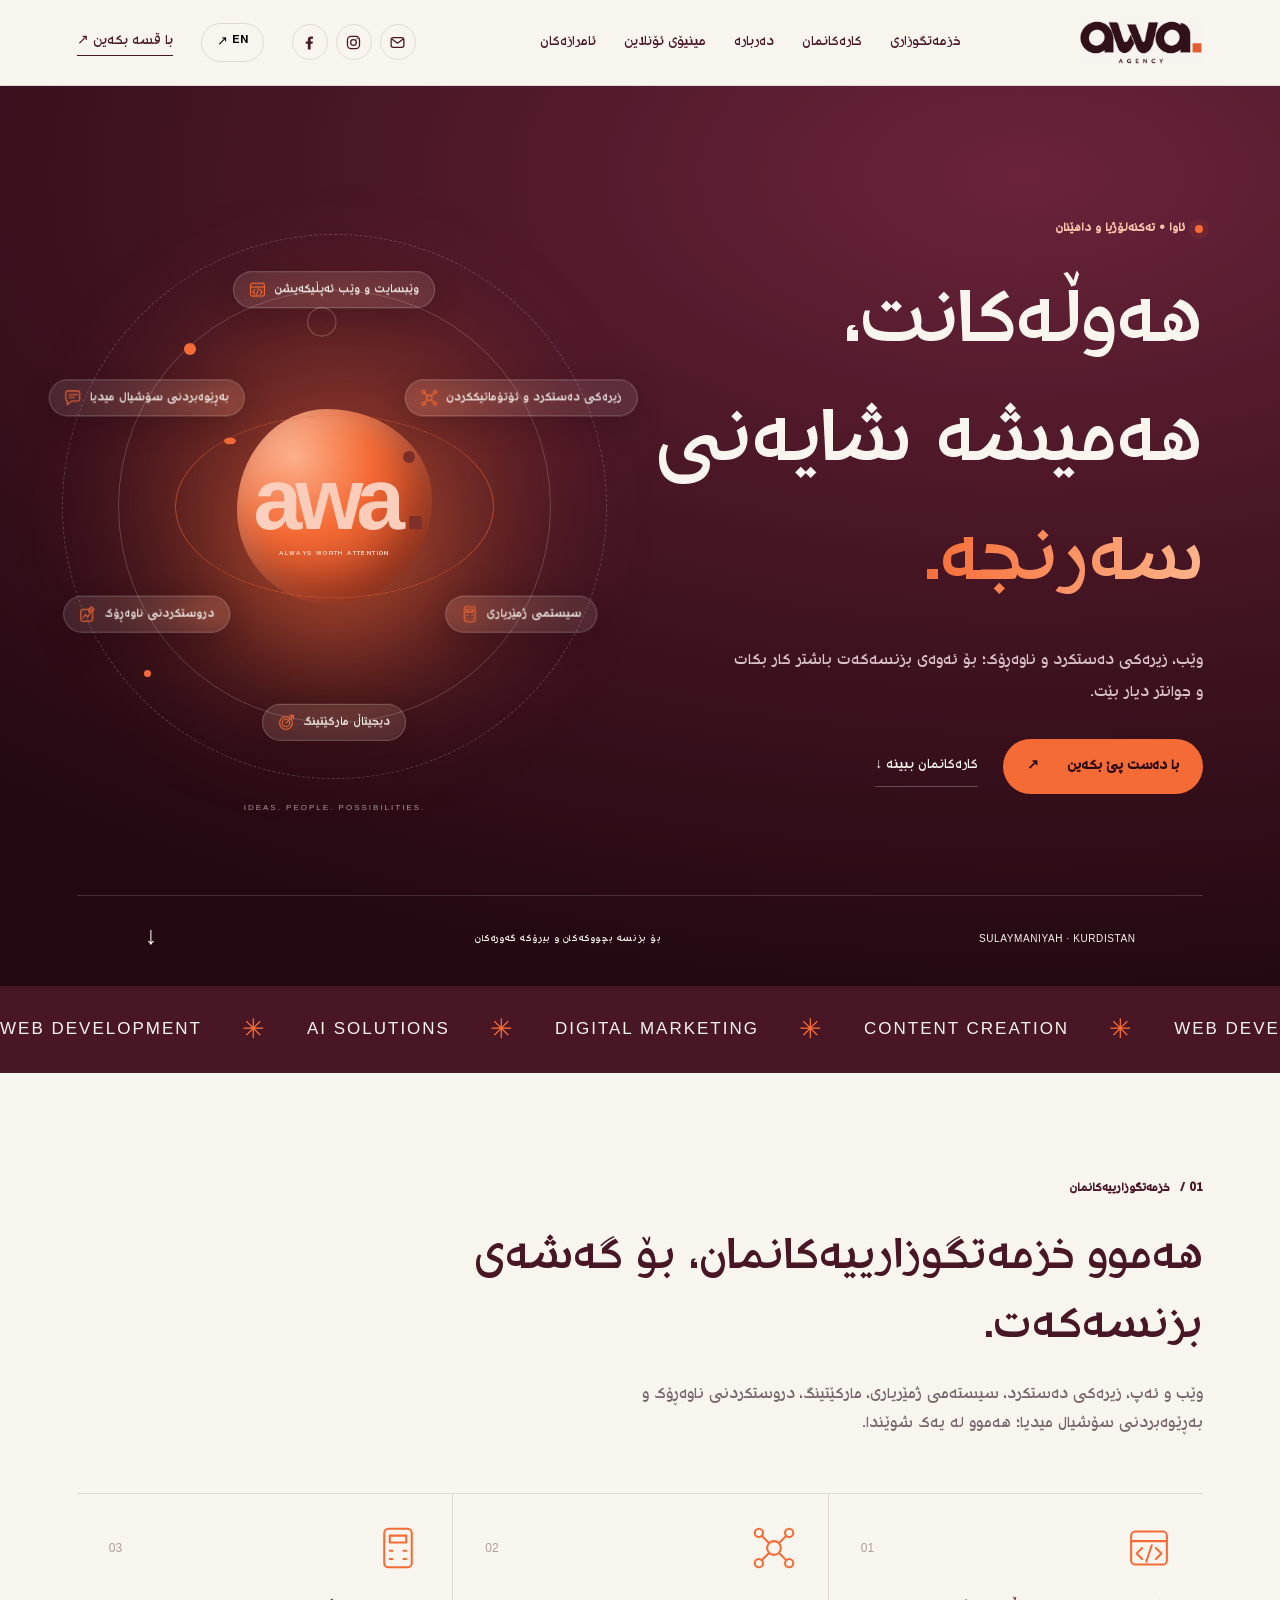
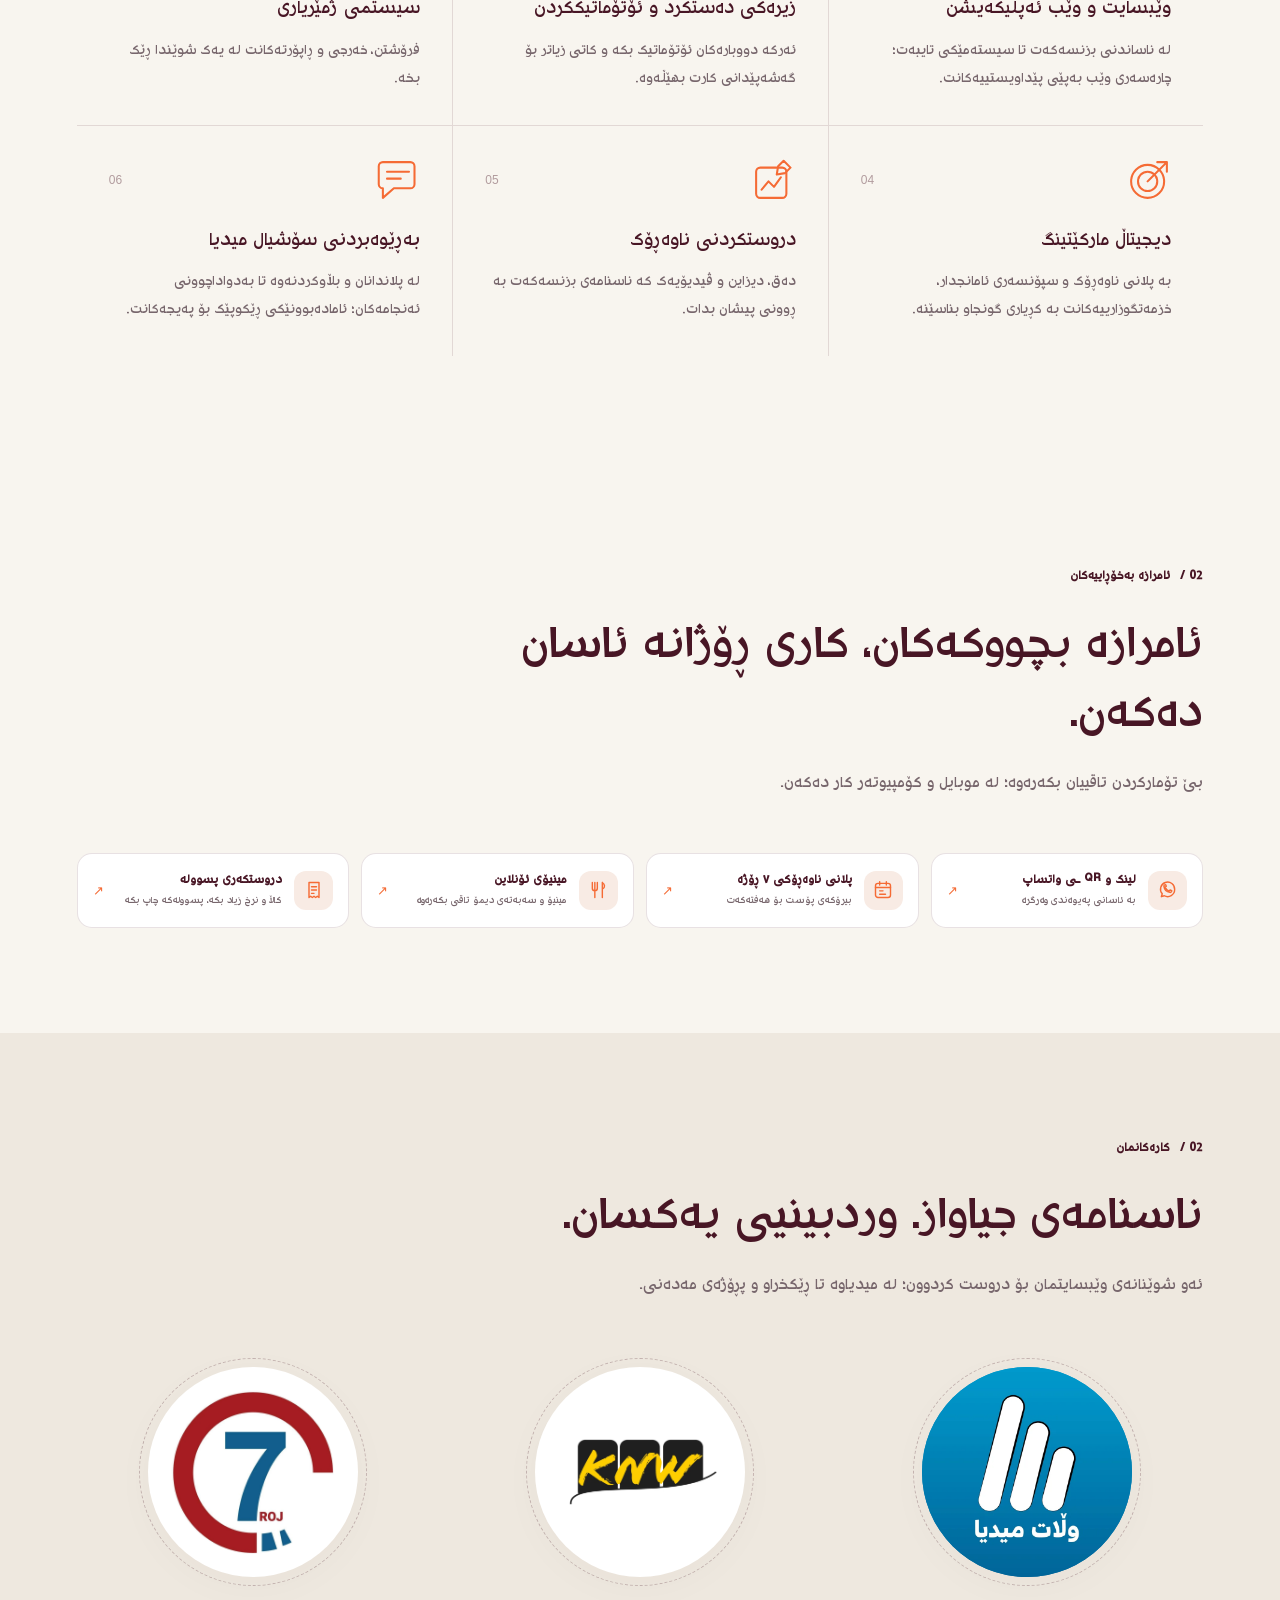
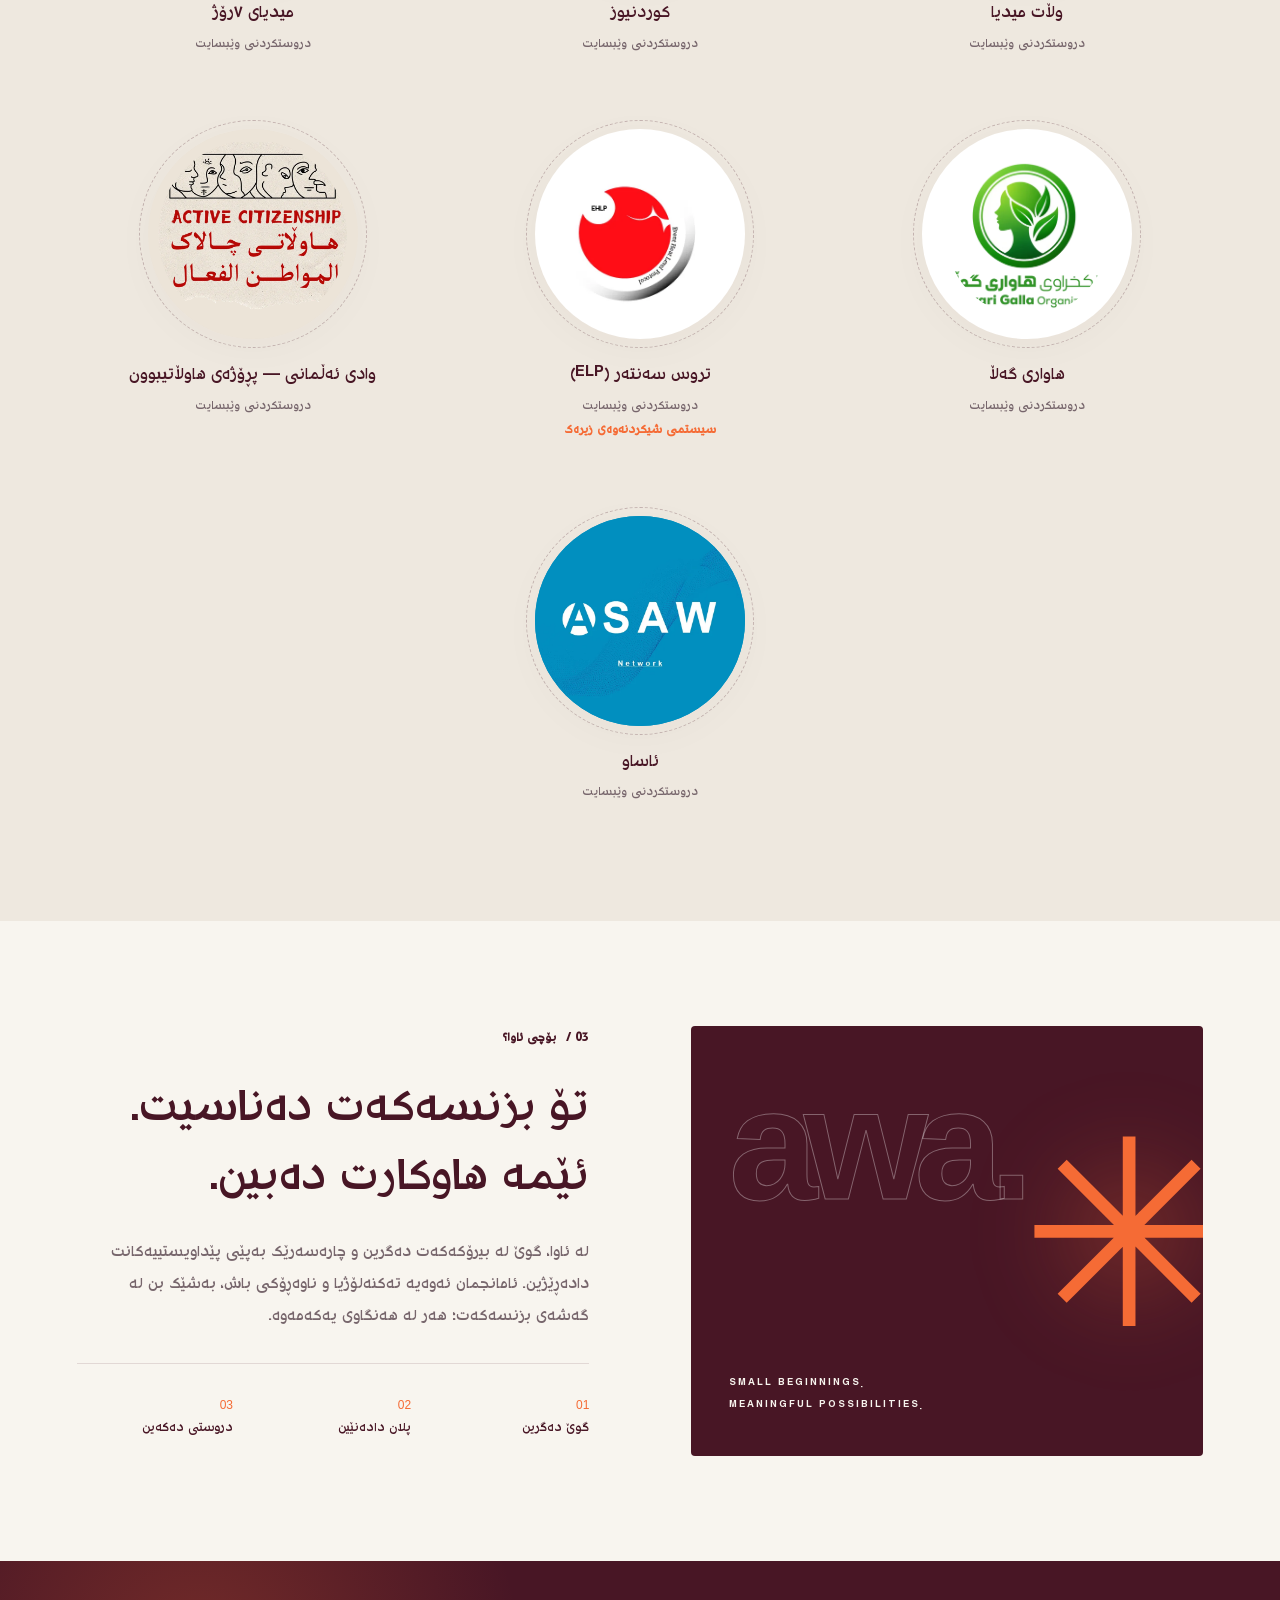
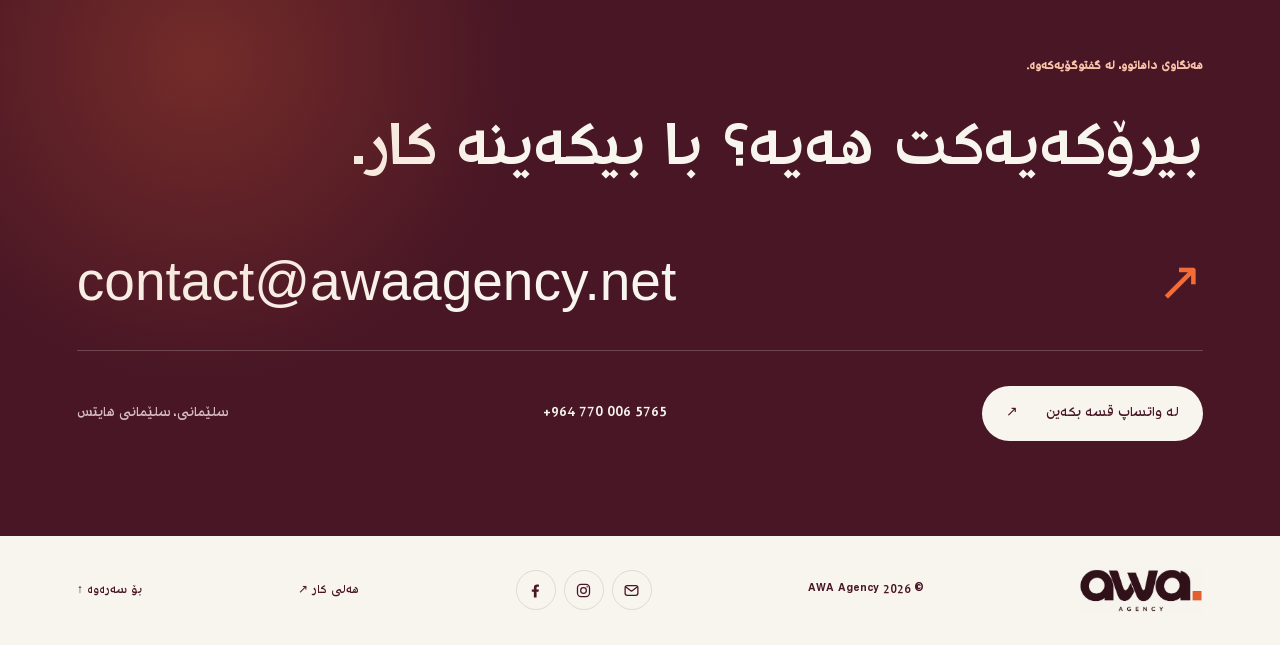
==== commit 4cc94aec: "Add receipt maker and homepage business tools section" ====
--- a/index.html
+++ b/index.html
@@ -1,10 +1,16 @@
 <!doctype html>
 <html lang="ckb" dir="rtl"><head><meta charset="UTF-8"><meta name="viewport" content="width=device-width,initial-scale=1"><meta name="theme-color" content="#481625"><meta name="description" content="AWA Agency — Web applications, AI, accounting systems, marketing, content and social media in Sulaymaniyah."><meta property="og:title" content="AWA Agency — Always Worth Attention"><meta property="og:image" content="assets/awa.webp"><meta property="og:type" content="website"><title>AWA Agency — Always Worth Attention</title><link rel="icon" href="assets/awa.webp"><link rel="preload" href="assets/fonts/rudawregular2.ttf" as="font" type="font/ttf" crossorigin><link rel="stylesheet" href="style.css"><script src="app.js" defer></script></head><body>
 <a class="skip" href="#main" data-ku="بۆ ناوەڕۆک" data-en="Skip to content">بۆ ناوەڕۆک</a><div class="progress" aria-hidden="true"></div>
-<header><a class="brand" href="#home" aria-label="AWA home"><img src="assets/awa.webp" alt="awa agency" width="160" height="58"></a><nav aria-label="Main navigation"><a href="#services" data-ku="خزمەتگوزاری" data-en="Services">خزمەتگوزاری</a><a href="#work" data-ku="کارەکانمان" data-en="Our work">کارەکانمان</a><a href="#about" data-ku="دەربارە" data-en="About">دەربارە</a><a href="tools/online-menu.html" data-ku="مینیۆی ئۆنلاین" data-en="Online menu">مینیۆی ئۆنلاین</a><a href="tools/content-planner.html" data-ku="پلانی ناوەڕۆک" data-en="Content planner">پلانی ناوەڕۆک</a><a href="tools/whatsapp.html" data-ku="ئامرازی بەخۆڕایی" data-en="Free tool">ئامرازی بەخۆڕایی</a></nav><div class="nav-actions"><div class="head-social social"><a href="https://www.facebook.com/awaagency.net" target="_blank" rel="noopener" aria-label="Facebook"><svg viewBox="0 0 24 24" fill="currentColor" aria-hidden="true"><path d="M13.5 22v-8.2h2.8l.5-3.3h-3.3V8.4c0-.9.4-1.7 1.8-1.7h1.6V3.8s-1.4-.3-2.8-.3c-2.7 0-4.4 1.6-4.4 4.6v2.4H6.8v3.3h2.9V22z"/></svg></a><a href="https://www.instagram.com/awagcy" target="_blank" rel="noopener" aria-label="Instagram"><svg viewBox="0 0 24 24" fill="none" stroke="currentColor" stroke-width="1.8" aria-hidden="true"><rect x="3.5" y="3.5" width="17" height="17" rx="5"/><circle cx="12" cy="12" r="4"/><circle cx="17.2" cy="6.8" r="1" fill="currentColor" stroke="none"/></svg></a><a href="mailto:contact@awaagency.net" aria-label="Email"><svg viewBox="0 0 24 24" fill="none" stroke="currentColor" stroke-width="1.8" stroke-linecap="round" stroke-linejoin="round" aria-hidden="true"><rect x="3" y="5" width="18" height="14" rx="3"/><path d="m4 7 8 6 8-6"/></svg></a></div><button id="language" lang="en" aria-label="Switch to English">EN ↗</button><a class="nav-contact" href="#contact" data-ku="با قسە بکەین ↗" data-en="Let’s talk ↗">با قسە بکەین ↗</a></div></header>
+<header><a class="brand" href="#home" aria-label="AWA home"><img src="assets/awa.webp" alt="awa agency" width="160" height="58"></a><nav aria-label="Main navigation"><a href="#services" data-ku="خزمەتگوزاری" data-en="Services">خزمەتگوزاری</a><a href="#work" data-ku="کارەکانمان" data-en="Our work">کارەکانمان</a><a href="#about" data-ku="دەربارە" data-en="About">دەربارە</a><a href="tools/online-menu.html" data-ku="مینیۆی ئۆنلاین" data-en="Online menu">مینیۆی ئۆنلاین</a><a href="#tools" data-ku="ئامرازەکان" data-en="Free tools">ئامرازەکان</a></nav><div class="nav-actions"><div class="head-social social"><a href="https://www.facebook.com/awaagency.net" target="_blank" rel="noopener" aria-label="Facebook"><svg viewBox="0 0 24 24" fill="currentColor" aria-hidden="true"><path d="M13.5 22v-8.2h2.8l.5-3.3h-3.3V8.4c0-.9.4-1.7 1.8-1.7h1.6V3.8s-1.4-.3-2.8-.3c-2.7 0-4.4 1.6-4.4 4.6v2.4H6.8v3.3h2.9V22z"/></svg></a><a href="https://www.instagram.com/awagcy" target="_blank" rel="noopener" aria-label="Instagram"><svg viewBox="0 0 24 24" fill="none" stroke="currentColor" stroke-width="1.8" aria-hidden="true"><rect x="3.5" y="3.5" width="17" height="17" rx="5"/><circle cx="12" cy="12" r="4"/><circle cx="17.2" cy="6.8" r="1" fill="currentColor" stroke="none"/></svg></a><a href="mailto:contact@awaagency.net" aria-label="Email"><svg viewBox="0 0 24 24" fill="none" stroke="currentColor" stroke-width="1.8" stroke-linecap="round" stroke-linejoin="round" aria-hidden="true"><rect x="3" y="5" width="18" height="14" rx="3"/><path d="m4 7 8 6 8-6"/></svg></a></div><button id="language" lang="en" aria-label="Switch to English">EN ↗</button><a class="nav-contact" href="#contact" data-ku="با قسە بکەین ↗" data-en="Let’s talk ↗">با قسە بکەین ↗</a></div></header>
 <main id="main"><section id="home" class="hero"><canvas id="water" aria-hidden="true"></canvas><div class="wrap hero-in"><div class="hero-copy"><p class="eyebrow"><span class="dot"></span><span data-ku="ئاوا • تەکنەلۆژیا و داهێنان" data-en="AWA • TECHNOLOGY & CREATIVITY">ئاوا • تەکنەلۆژیا و داهێنان</span></p><h1><span data-ku="هەوڵەکانت،" data-en="Your ambition.">هەوڵەکانت،</span><br><span data-ku="هەمیشە شایەنی" data-en="Always worth">هەمیشە شایەنی</span><br><em data-ku="سەرنجە." data-en="attention.">سەرنجە.</em></h1><p class="lead" data-ku="وێب، زیرەکی دەستکرد و ناوەڕۆک؛ بۆ ئەوەی بزنسەکەت باشتر کار بکات و جوانتر دیار بێت." data-en="Web, AI and content. Thoughtfully brought together to help your business work better and stand out.">وێب، زیرەکی دەستکرد و ناوەڕۆک؛ بۆ ئەوەی بزنسەکەت باشتر کار بکات و جوانتر دیار بێت.</p><div class="actions"><a class="button" href="#contact"><span data-ku="با دەست پێ بکەین" data-en="Start a conversation">با دەست پێ بکەین</span><span>↗</span></a><a class="text-link" href="#work" data-ku="کارەکانمان ببینە ↓" data-en="Explore our work ↓">کارەکانمان ببینە ↓</a></div></div><div class="hero-art" aria-hidden="true"><div class="orbit orbit-one"></div><div class="orbit orbit-two"></div><div class="orbit orbit-three"></div><div class="ring" id="ring"></div><div class="core"><span>awa<span class="dotmark">.</span></span><small>ALWAYS WORTH ATTENTION</small></div><div class="art-note">IDEAS. PEOPLE. POSSIBILITIES.</div></div><div class="hero-bottom"><span>SULAYMANIYAH · KURDISTAN</span><span data-ku="بۆ بزنسە بچووکەکان و بیرۆکە گەورەکان" data-en="For small businesses. And big ideas.">بۆ بزنسە بچووکەکان و بیرۆکە گەورەکان</span><a href="#services" aria-label="Explore">↓</a></div></div></section>
 <div class="ticker" aria-hidden="true"><div>WEB DEVELOPMENT <i>✳</i> AI SOLUTIONS <i>✳</i> DIGITAL MARKETING <i>✳</i> CONTENT CREATION <i>✳</i> WEB DEVELOPMENT <i>✳</i> AI SOLUTIONS <i>✳</i> DIGITAL MARKETING <i>✳</i> CONTENT CREATION <i>✳</i></div></div>
-<section id="services" class="wrap section"><div class="section-head reveal"><p class="eyebrow">01 / <span data-ku="تواناکانمان" data-en="WHAT WE DO">تواناکانمان</span></p><h2 data-ku="هەموو ئەوەی بۆ هەنگاوی داهاتووت پێویستە." data-en="Built around your next move.">هەموو ئەوەی بۆ هەنگاوی داهاتووت پێویستە.</h2><p data-ku="لە یەکەم بیرۆکەوە تا جێبەجێکردن؛ تەکنەلۆژیا و داهێنان بۆ پێداویستییەکانی تۆ." data-en="From the first idea to delivery, technology and creativity shaped around what you need.">لە یەکەم بیرۆکەوە تا جێبەجێکردن؛ تەکنەلۆژیا و داهێنان بۆ پێداویستییەکانی تۆ.</p></div><div id="service-grid" class="service-grid"></div></section>
+<section id="services" class="wrap section"><div class="section-head reveal"><p class="eyebrow">01 / <span data-ku="خزمەتگوزارییەکانمان" data-en="OUR SERVICES">خزمەتگوزارییەکانمان</span></p><h2 data-ku="هەموو خزمەتگوزارییەکانمان، بۆ گەشەی بزنسەکەت." data-en="All our services, working for your business.">هەموو خزمەتگوزارییەکانمان، بۆ گەشەی بزنسەکەت.</h2><p data-ku="وێب و ئەپ، زیرەکی دەستکرد، سیستەمی ژمێریاری، مارکێتینگ، دروستکردنی ناوەڕۆک و بەڕێوەبردنی سۆشیال میدیا؛ هەموو لە یەک شوێندا." data-en="Websites and apps, AI, accounting systems, marketing, content creation and social media management, all in one place.">وێب و ئەپ، زیرەکی دەستکرد، سیستەمی ژمێریاری، مارکێتینگ، دروستکردنی ناوەڕۆک و بەڕێوەبردنی سۆشیال میدیا؛ هەموو لە یەک شوێندا.</p></div><div id="service-grid" class="service-grid"></div></section>
+<section id="tools" class="wrap section"><div class="section-head reveal"><p class="eyebrow">02 / <span data-ku="ئامرازە بەخۆڕاییەکان" data-en="FREE BUSINESS TOOLS">ئامرازە بەخۆڕاییەکان</span></p><h2 data-ku="ئامرازە بچووکەکان، کاری ڕۆژانە ئاسان دەکەن." data-en="Small tools that make daily work easier.">ئامرازە بچووکەکان، کاری ڕۆژانە ئاسان دەکەن.</h2><p data-ku="بێ تۆمارکردن تاقییان بکەرەوە؛ لە موبایل و کۆمپیوتەر کار دەکەن." data-en="Try them without signing up. They work on mobile and desktop.">بێ تۆمارکردن تاقییان بکەرەوە؛ لە موبایل و کۆمپیوتەر کار دەکەن.</p></div><div class="tool-grid">
+<a class="tool-card reveal" href="tools/whatsapp.html"><span class="tool-icon"><svg viewBox="0 0 24 24"><path d="M20 11.5a8.4 8.4 0 0 1-12.4 7.4L4 20l1.1-3.4A8.5 8.5 0 1 1 20 11.5Z"/><path d="M8.5 8.5c.8 2.5 2.2 3.9 4.8 4.8l1.2-1.3 2 .9c0 1.4-1 2.1-2.3 2-3.6-.5-6.6-3.5-7.1-7.1-.1-1.3.6-2.3 2-2.3l.9 2Z"/></svg></span><span class="tool-copy"><strong data-ku="لینک و QR ـی واتساپ" data-en="WhatsApp link & QR">لینک و QR ـی واتساپ</strong><small data-ku="بە ئاسانی پەیوەندی وەرگرە" data-en="Make it easier for customers to reach you">بە ئاسانی پەیوەندی وەرگرە</small></span><b>↗</b></a>
+<a class="tool-card reveal" href="tools/content-planner.html"><span class="tool-icon"><svg viewBox="0 0 24 24"><rect x="3" y="4" width="18" height="17" rx="3"/><path d="M8 2v4m8-4v4M3 9h18m-13 4h4m-4 4h7"/></svg></span><span class="tool-copy"><strong data-ku="پلانی ناوەڕۆکی ٧ ڕۆژە" data-en="7-day content planner">پلانی ناوەڕۆکی ٧ ڕۆژە</strong><small data-ku="بیرۆکەی پۆست بۆ هەفتەکەت" data-en="Post ideas for the week ahead">بیرۆکەی پۆست بۆ هەفتەکەت</small></span><b>↗</b></a>
+<a class="tool-card reveal" href="tools/online-menu.html"><span class="tool-icon"><svg viewBox="0 0 24 24"><path d="M4 3v7a3 3 0 0 0 6 0V3M7 3v18m9-18v18m0-18c3 2 4 6 0 8"/></svg></span><span class="tool-copy"><strong data-ku="مینیۆی ئۆنلاین" data-en="Online menu">مینیۆی ئۆنلاین</strong><small data-ku="مینیۆ و سەبەتەی دیمۆ تاقی بکەرەوە" data-en="Try the live menu and basket demo">مینیۆ و سەبەتەی دیمۆ تاقی بکەرەوە</small></span><b>↗</b></a>
+<a class="tool-card reveal" href="tools/receipt-maker.html"><span class="tool-icon"><svg viewBox="0 0 24 24"><path d="M6 3h12v18l-2-1.5L14 21l-2-1.5L10 21l-2-1.5L6 21V3Z"/><path d="M9 8h6m-6 4h6m-6 4h3"/></svg></span><span class="tool-copy"><strong data-ku="دروستکەری پسوولە" data-en="Receipt maker">دروستکەری پسوولە</strong><small data-ku="کاڵا و نرخ زیاد بکە، پسوولەکە چاپ بکە" data-en="Add items and prices, then print">کاڵا و نرخ زیاد بکە، پسوولەکە چاپ بکە</small></span><b>↗</b></a>
+</div></section>
 <section id="work" class="work section"><div class="wrap"><div class="section-head reveal"><p class="eyebrow">02 / <span data-ku="کارەکانمان" data-en="SELECTED WORK">کارەکانمان</span></p><h2 data-ku="ناسنامەی جیاواز. وردبینیی یەکسان." data-en="Different identities. The same care.">ناسنامەی جیاواز. وردبینیی یەکسان.</h2><p data-ku="ئەو شوێنانەی وێبسایتمان بۆ دروست کردوون؛ لە میدیاوە تا ڕێکخراو و پڕۆژەی مەدەنی." data-en="Websites we have created for media outlets, organizations and civic projects.">ئەو شوێنانەی وێبسایتمان بۆ دروست کردوون؛ لە میدیاوە تا ڕێکخراو و پڕۆژەی مەدەنی.</p></div><div id="projects" class="projects"></div></div></section>
 <section id="about" class="wrap section about"><div class="about-art reveal" aria-hidden="true"><div class="outline-word">awa.</div><span class="big-asterisk">✳</span><p>SMALL BEGINNINGS.<br>MEANINGFUL POSSIBILITIES.</p></div><div class="about-copy reveal"><p class="eyebrow">03 / <span data-ku="بۆچی ئاوا؟" data-en="WHY AWA?">بۆچی ئاوا؟</span></p><h2 data-ku="تۆ بزنسەکەت دەناسیت. ئێمە هاوکارت دەبین." data-en="You know your business. We help bring it forward.">تۆ بزنسەکەت دەناسیت. ئێمە هاوکارت دەبین.</h2><p data-ku="لە ئاوا، گوێ لە بیرۆکەکەت دەگرین و چارەسەرێک بەپێی پێداویستییەکانت دادەڕێژین. ئامانجمان ئەوەیە تەکنەلۆژیا و ناوەڕۆکی باش، بەشێک بن لە گەشەی بزنسەکەت؛ هەر لە هەنگاوی یەکەمەوە." data-en="At AWA, we listen first. Then we shape the right technology and content around your needs, helping your business move forward from its very first steps.">لە ئاوا، گوێ لە بیرۆکەکەت دەگرین و چارەسەرێک بەپێی پێداویستییەکانت دادەڕێژین. ئامانجمان ئەوەیە تەکنەلۆژیا و ناوەڕۆکی باش، بەشێک بن لە گەشەی بزنسەکەت؛ هەر لە هەنگاوی یەکەمەوە.</p><div class="steps"><div><b>01</b><span data-ku="گوێ دەگرین" data-en="We listen">گوێ دەگرین</span></div><div><b>02</b><span data-ku="پلان دادەنێین" data-en="We plan">پلان دادەنێین</span></div><div><b>03</b><span data-ku="دروستی دەکەین" data-en="We create">دروستی دەکەین</span></div></div></div></section>
 <section id="contact" class="contact"><div class="wrap"><p class="eyebrow reveal" data-ku="هەنگاوی داهاتوو، لە گفتوگۆیەکەوە." data-en="YOUR NEXT CHAPTER STARTS WITH A CONVERSATION.">هەنگاوی داهاتوو، لە گفتوگۆیەکەوە.</p><h2 class="reveal" data-ku="بیرۆکەیەکت هەیە؟ با بیکەینە کار." data-en="Have something in mind? Let’s make it happen.">بیرۆکەیەکت هەیە؟ با بیکەینە کار.</h2><a class="contact-email" href="mailto:contact@awaagency.net">contact@awaagency.net <span>↗</span></a><div class="contact-bottom"><a class="button light" href="https://wa.me/9647700065765" target="_blank" rel="noopener"><span data-ku="لە واتساپ قسە بکەین" data-en="Chat on WhatsApp">لە واتساپ قسە بکەین</span>↗</a><a href="tel:+9647700065765" dir="ltr">+964 770 006 5765</a><p data-ku="سلێمانی، سلێمانی هایتس" data-en="Sulaymaniyah, Slemani Heights">سلێمانی، سلێمانی هایتس</p></div></div></section></main>
--- a/style.css
+++ b/style.css
@@ -90,3 +90,14 @@
 .project p.extra{color:var(--orange);font-weight:700;margin-top:3px}
 .projects .project:last-child:nth-child(3n+1){grid-column:2}
 @media(max-width:640px){.projects .project:last-child:nth-child(3n+1){grid-column:auto}.projects .project:last-child:nth-child(odd){grid-column:1/-1;justify-self:center;width:calc(50% - 5px)}}
+
+/* ===== Free business tools ===== */
+.tool-grid{display:grid;grid-template-columns:repeat(4,minmax(0,1fr));gap:12px;margin-top:8px}
+.tool-card{min-width:0;display:flex;align-items:center;gap:12px;padding:17px 15px;border:1px solid var(--line);border-radius:15px;background:#fff;color:var(--ink);transition:transform .25s,border-color .25s,box-shadow .25s}
+.tool-card:hover{transform:translateY(-4px);border-color:#e8b9a4;box-shadow:0 15px 35px #48162512}
+.tool-icon{width:39px;height:39px;border-radius:12px;background:#f8ebe4;color:var(--orange);display:grid;place-items:center;flex:none}
+.tool-icon svg{width:20px;height:20px;fill:none;stroke:currentColor;stroke-width:1.7;stroke-linecap:round;stroke-linejoin:round}
+.tool-copy{flex:1;min-width:0}.tool-copy strong{display:block;color:var(--ink);font-size:12px;font-weight:600;line-height:1.5}.tool-copy small{display:block;color:var(--muted);font-size:10px;line-height:1.6;margin-top:3px}
+.tool-card>b{font:13px Arial;color:var(--orange);flex:none}
+@media(max-width:1000px){.tool-grid{grid-template-columns:repeat(2,minmax(0,1fr))}}
+@media(max-width:560px){.tool-grid{grid-template-columns:1fr;gap:9px}.tool-card{padding:14px}}
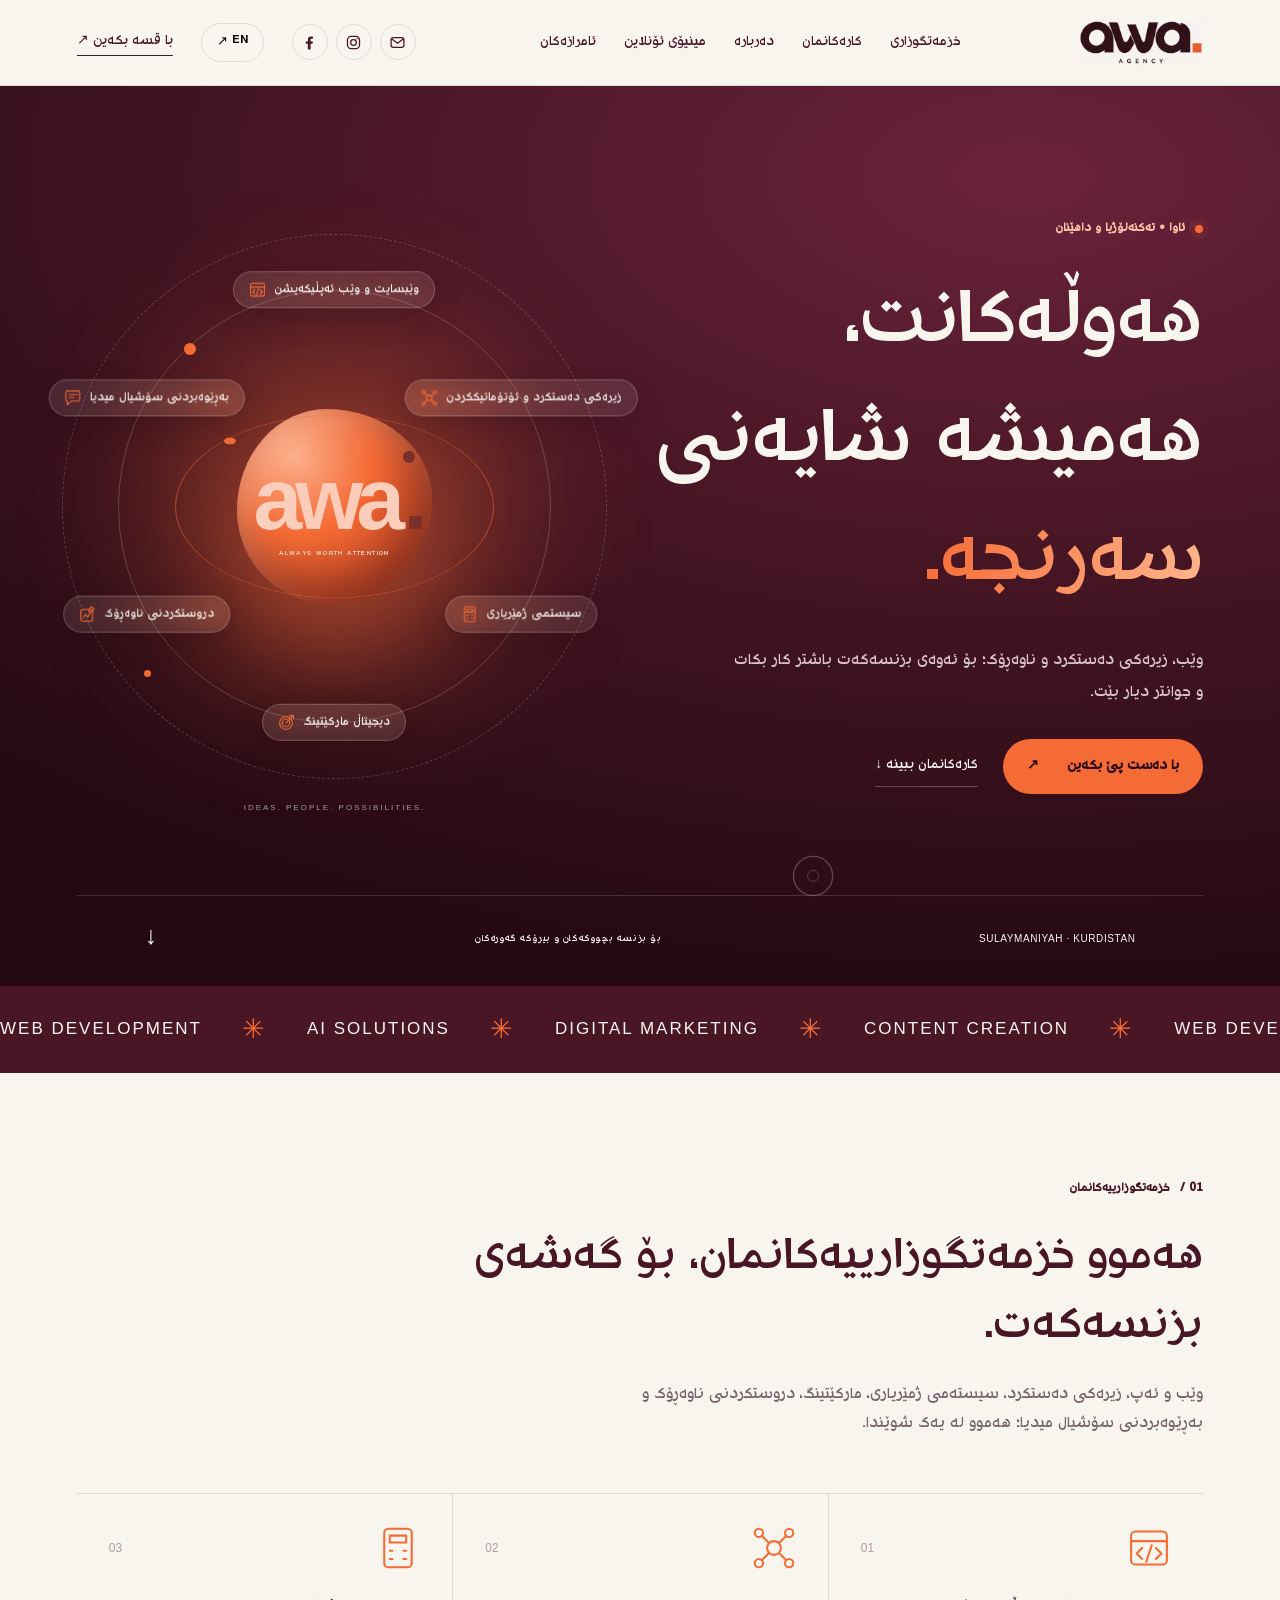
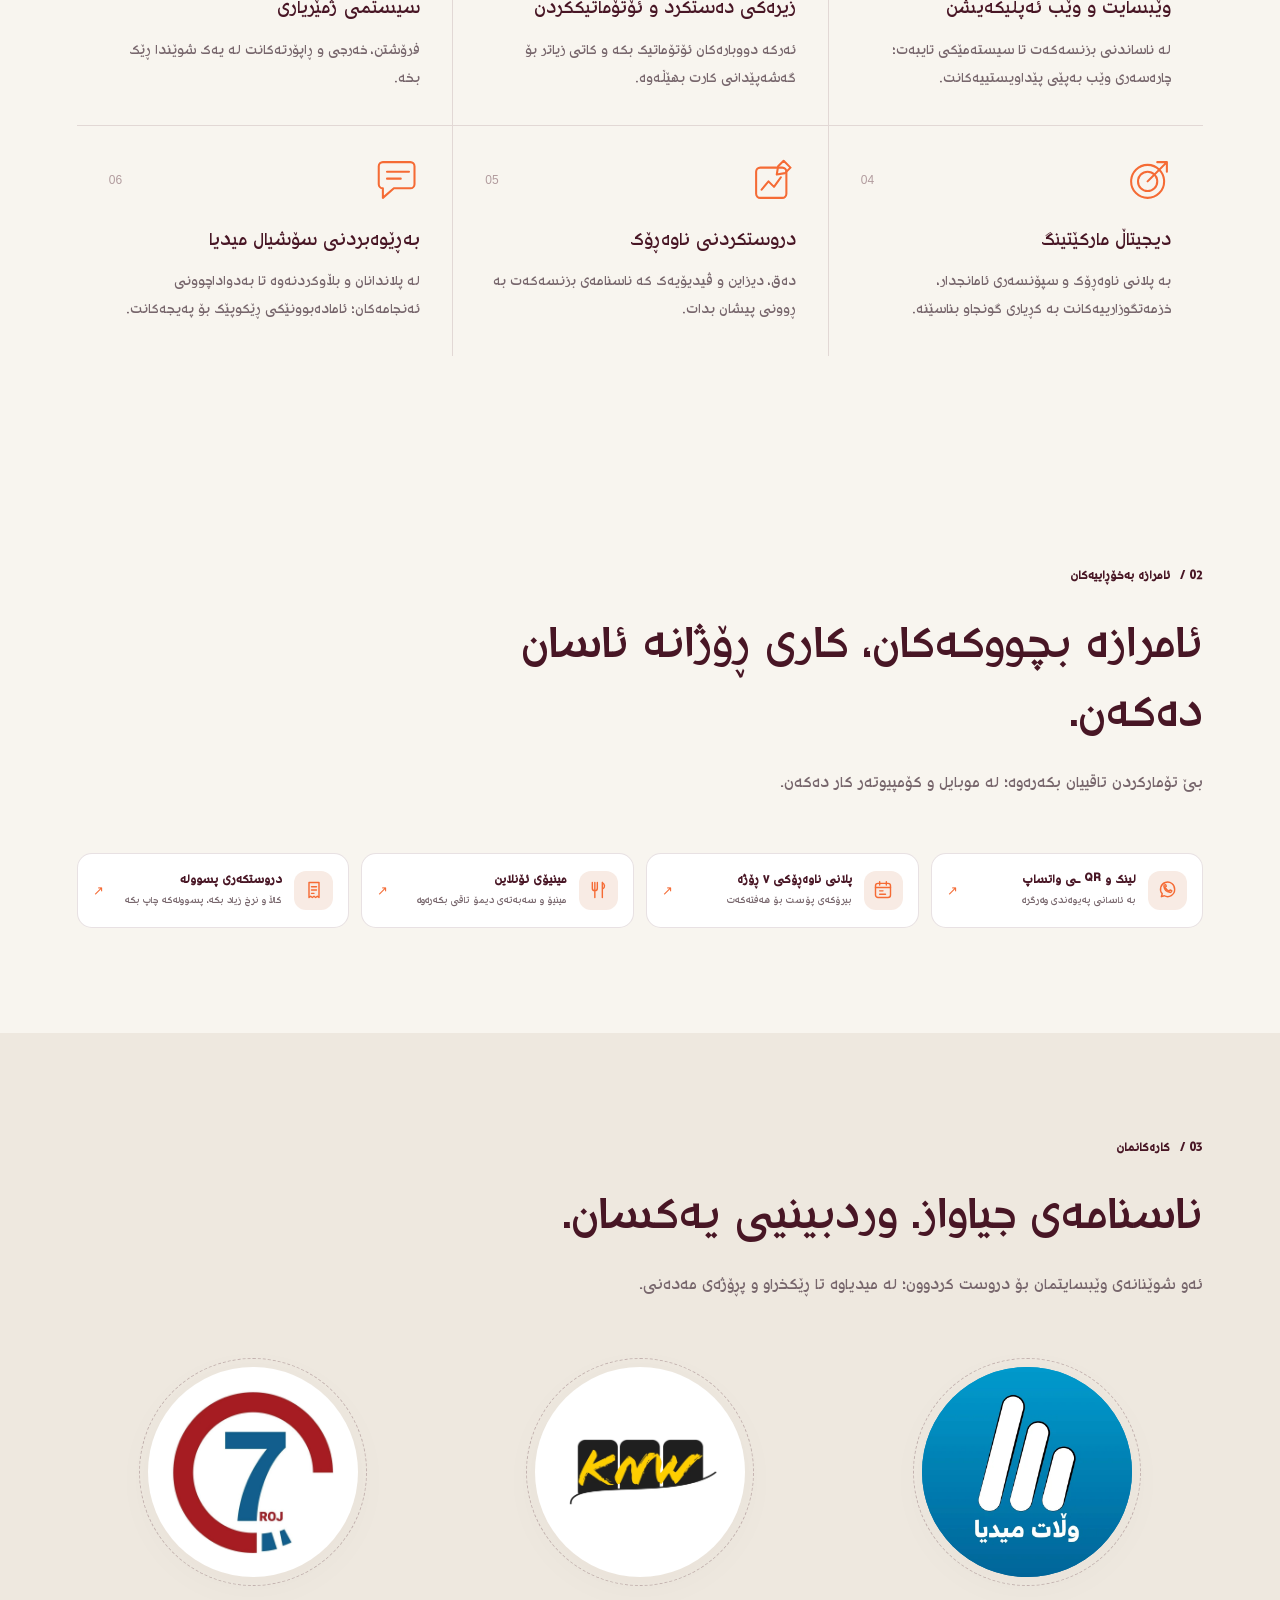
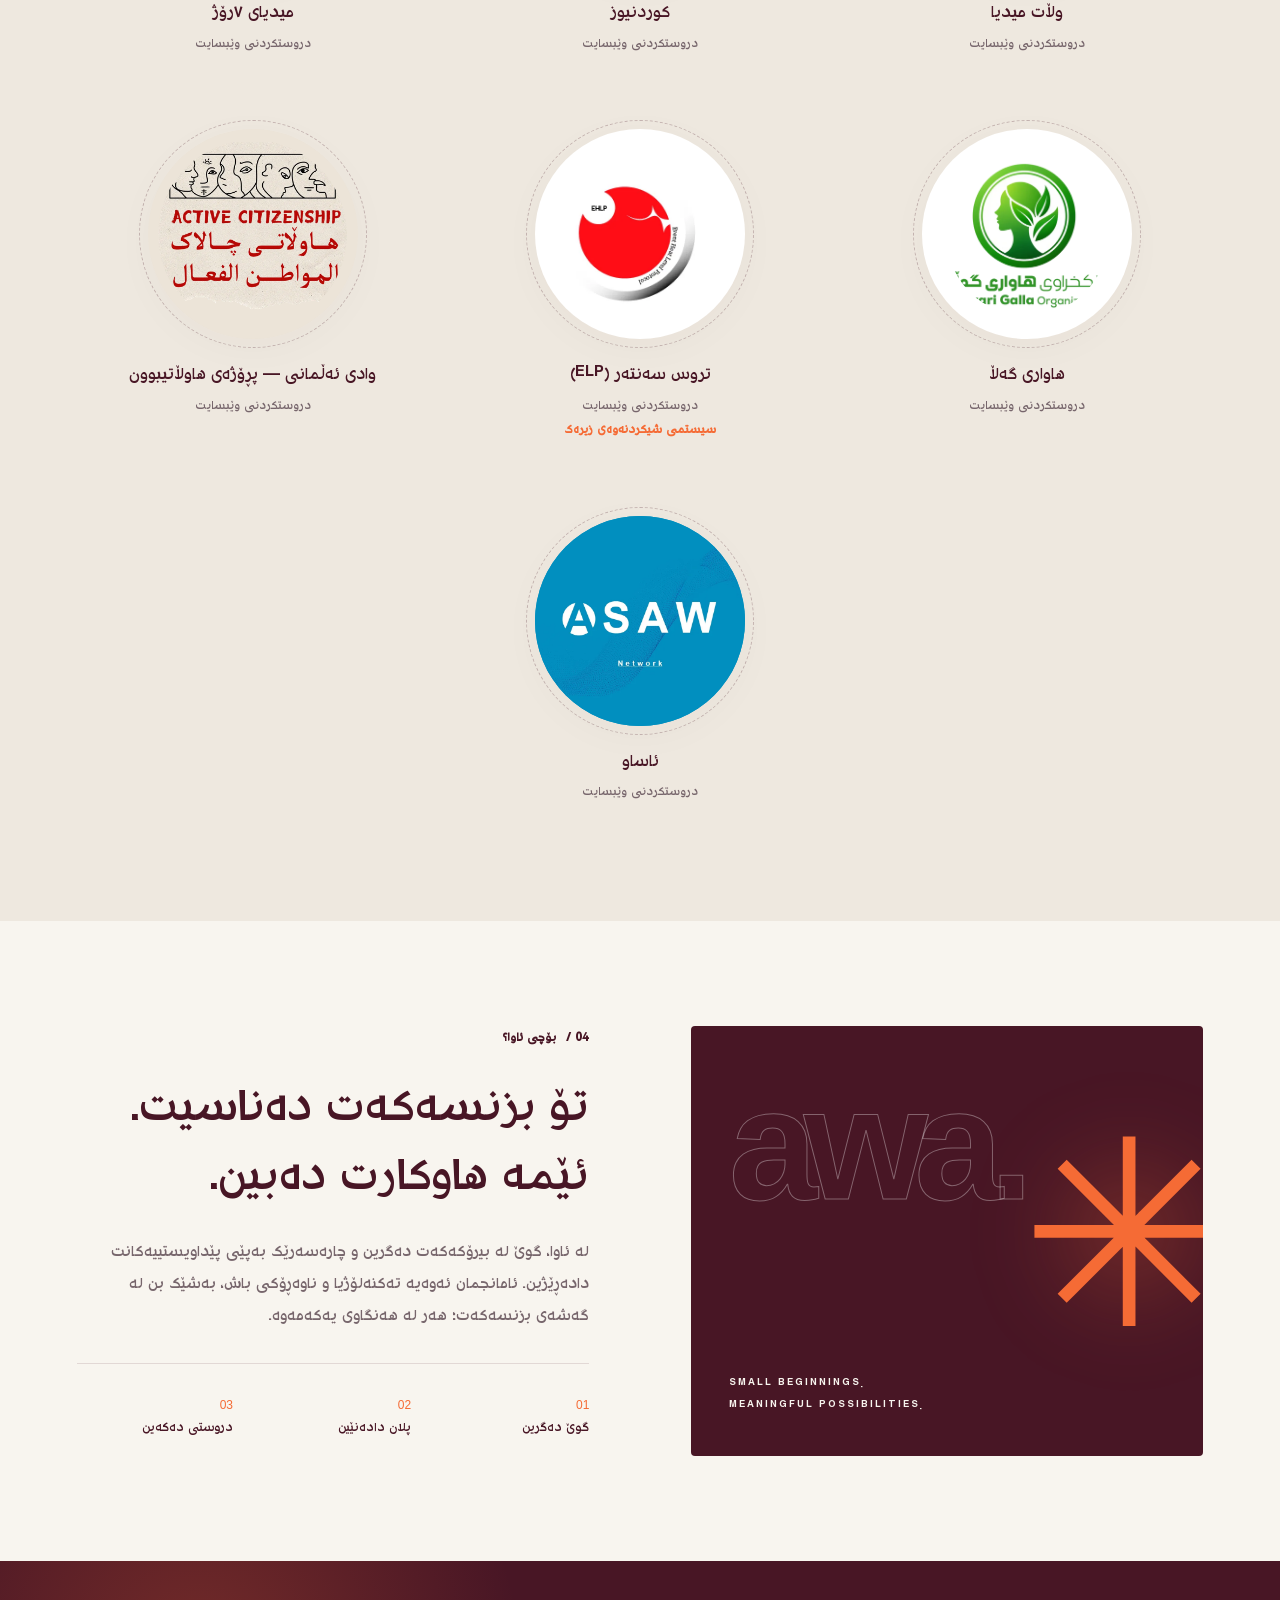
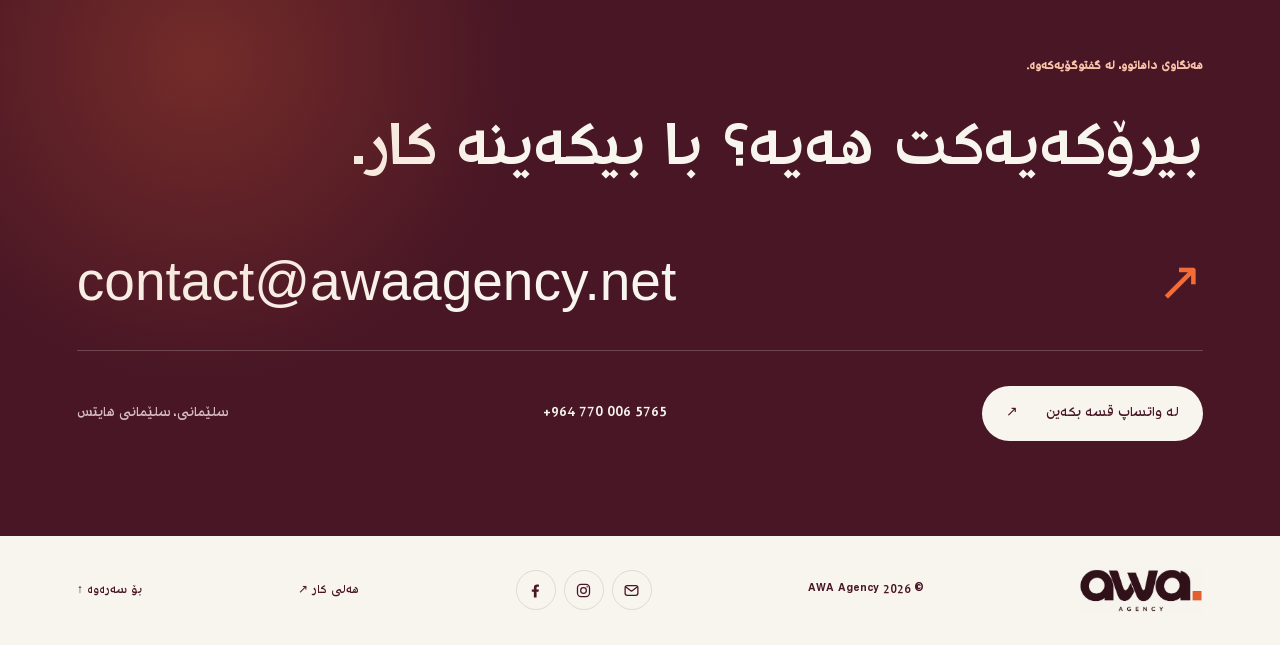
==== commit 46f68c71: "Polish receipt printing and homepage section order" ====
--- a/index.html
+++ b/index.html
@@ -11,7 +11,7 @@
 <a class="tool-card reveal" href="tools/online-menu.html"><span class="tool-icon"><svg viewBox="0 0 24 24"><path d="M4 3v7a3 3 0 0 0 6 0V3M7 3v18m9-18v18m0-18c3 2 4 6 0 8"/></svg></span><span class="tool-copy"><strong data-ku="مینیۆی ئۆنلاین" data-en="Online menu">مینیۆی ئۆنلاین</strong><small data-ku="مینیۆ و سەبەتەی دیمۆ تاقی بکەرەوە" data-en="Try the live menu and basket demo">مینیۆ و سەبەتەی دیمۆ تاقی بکەرەوە</small></span><b>↗</b></a>
 <a class="tool-card reveal" href="tools/receipt-maker.html"><span class="tool-icon"><svg viewBox="0 0 24 24"><path d="M6 3h12v18l-2-1.5L14 21l-2-1.5L10 21l-2-1.5L6 21V3Z"/><path d="M9 8h6m-6 4h6m-6 4h3"/></svg></span><span class="tool-copy"><strong data-ku="دروستکەری پسوولە" data-en="Receipt maker">دروستکەری پسوولە</strong><small data-ku="کاڵا و نرخ زیاد بکە، پسوولەکە چاپ بکە" data-en="Add items and prices, then print">کاڵا و نرخ زیاد بکە، پسوولەکە چاپ بکە</small></span><b>↗</b></a>
 </div></section>
-<section id="work" class="work section"><div class="wrap"><div class="section-head reveal"><p class="eyebrow">02 / <span data-ku="کارەکانمان" data-en="SELECTED WORK">کارەکانمان</span></p><h2 data-ku="ناسنامەی جیاواز. وردبینیی یەکسان." data-en="Different identities. The same care.">ناسنامەی جیاواز. وردبینیی یەکسان.</h2><p data-ku="ئەو شوێنانەی وێبسایتمان بۆ دروست کردوون؛ لە میدیاوە تا ڕێکخراو و پڕۆژەی مەدەنی." data-en="Websites we have created for media outlets, organizations and civic projects.">ئەو شوێنانەی وێبسایتمان بۆ دروست کردوون؛ لە میدیاوە تا ڕێکخراو و پڕۆژەی مەدەنی.</p></div><div id="projects" class="projects"></div></div></section>
-<section id="about" class="wrap section about"><div class="about-art reveal" aria-hidden="true"><div class="outline-word">awa.</div><span class="big-asterisk">✳</span><p>SMALL BEGINNINGS.<br>MEANINGFUL POSSIBILITIES.</p></div><div class="about-copy reveal"><p class="eyebrow">03 / <span data-ku="بۆچی ئاوا؟" data-en="WHY AWA?">بۆچی ئاوا؟</span></p><h2 data-ku="تۆ بزنسەکەت دەناسیت. ئێمە هاوکارت دەبین." data-en="You know your business. We help bring it forward.">تۆ بزنسەکەت دەناسیت. ئێمە هاوکارت دەبین.</h2><p data-ku="لە ئاوا، گوێ لە بیرۆکەکەت دەگرین و چارەسەرێک بەپێی پێداویستییەکانت دادەڕێژین. ئامانجمان ئەوەیە تەکنەلۆژیا و ناوەڕۆکی باش، بەشێک بن لە گەشەی بزنسەکەت؛ هەر لە هەنگاوی یەکەمەوە." data-en="At AWA, we listen first. Then we shape the right technology and content around your needs, helping your business move forward from its very first steps.">لە ئاوا، گوێ لە بیرۆکەکەت دەگرین و چارەسەرێک بەپێی پێداویستییەکانت دادەڕێژین. ئامانجمان ئەوەیە تەکنەلۆژیا و ناوەڕۆکی باش، بەشێک بن لە گەشەی بزنسەکەت؛ هەر لە هەنگاوی یەکەمەوە.</p><div class="steps"><div><b>01</b><span data-ku="گوێ دەگرین" data-en="We listen">گوێ دەگرین</span></div><div><b>02</b><span data-ku="پلان دادەنێین" data-en="We plan">پلان دادەنێین</span></div><div><b>03</b><span data-ku="دروستی دەکەین" data-en="We create">دروستی دەکەین</span></div></div></div></section>
+<section id="work" class="work section"><div class="wrap"><div class="section-head reveal"><p class="eyebrow">03 / <span data-ku="کارەکانمان" data-en="SELECTED WORK">کارەکانمان</span></p><h2 data-ku="ناسنامەی جیاواز. وردبینیی یەکسان." data-en="Different identities. The same care.">ناسنامەی جیاواز. وردبینیی یەکسان.</h2><p data-ku="ئەو شوێنانەی وێبسایتمان بۆ دروست کردوون؛ لە میدیاوە تا ڕێکخراو و پڕۆژەی مەدەنی." data-en="Websites we have created for media outlets, organizations and civic projects.">ئەو شوێنانەی وێبسایتمان بۆ دروست کردوون؛ لە میدیاوە تا ڕێکخراو و پڕۆژەی مەدەنی.</p></div><div id="projects" class="projects"></div></div></section>
+<section id="about" class="wrap section about"><div class="about-art reveal" aria-hidden="true"><div class="outline-word">awa.</div><span class="big-asterisk">✳</span><p>SMALL BEGINNINGS.<br>MEANINGFUL POSSIBILITIES.</p></div><div class="about-copy reveal"><p class="eyebrow">04 / <span data-ku="بۆچی ئاوا؟" data-en="WHY AWA?">بۆچی ئاوا؟</span></p><h2 data-ku="تۆ بزنسەکەت دەناسیت. ئێمە هاوکارت دەبین." data-en="You know your business. We help bring it forward.">تۆ بزنسەکەت دەناسیت. ئێمە هاوکارت دەبین.</h2><p data-ku="لە ئاوا، گوێ لە بیرۆکەکەت دەگرین و چارەسەرێک بەپێی پێداویستییەکانت دادەڕێژین. ئامانجمان ئەوەیە تەکنەلۆژیا و ناوەڕۆکی باش، بەشێک بن لە گەشەی بزنسەکەت؛ هەر لە هەنگاوی یەکەمەوە." data-en="At AWA, we listen first. Then we shape the right technology and content around your needs, helping your business move forward from its very first steps.">لە ئاوا، گوێ لە بیرۆکەکەت دەگرین و چارەسەرێک بەپێی پێداویستییەکانت دادەڕێژین. ئامانجمان ئەوەیە تەکنەلۆژیا و ناوەڕۆکی باش، بەشێک بن لە گەشەی بزنسەکەت؛ هەر لە هەنگاوی یەکەمەوە.</p><div class="steps"><div><b>01</b><span data-ku="گوێ دەگرین" data-en="We listen">گوێ دەگرین</span></div><div><b>02</b><span data-ku="پلان دادەنێین" data-en="We plan">پلان دادەنێین</span></div><div><b>03</b><span data-ku="دروستی دەکەین" data-en="We create">دروستی دەکەین</span></div></div></div></section>
 <section id="contact" class="contact"><div class="wrap"><p class="eyebrow reveal" data-ku="هەنگاوی داهاتوو، لە گفتوگۆیەکەوە." data-en="YOUR NEXT CHAPTER STARTS WITH A CONVERSATION.">هەنگاوی داهاتوو، لە گفتوگۆیەکەوە.</p><h2 class="reveal" data-ku="بیرۆکەیەکت هەیە؟ با بیکەینە کار." data-en="Have something in mind? Let’s make it happen.">بیرۆکەیەکت هەیە؟ با بیکەینە کار.</h2><a class="contact-email" href="mailto:contact@awaagency.net">contact@awaagency.net <span>↗</span></a><div class="contact-bottom"><a class="button light" href="https://wa.me/9647700065765" target="_blank" rel="noopener"><span data-ku="لە واتساپ قسە بکەین" data-en="Chat on WhatsApp">لە واتساپ قسە بکەین</span>↗</a><a href="tel:+9647700065765" dir="ltr">+964 770 006 5765</a><p data-ku="سلێمانی، سلێمانی هایتس" data-en="Sulaymaniyah, Slemani Heights">سلێمانی، سلێمانی هایتس</p></div></div></section></main>
 <footer class="wrap"><a class="brand" href="#home"><img src="assets/awa.webp" alt="AWA Agency" width="140" height="50"></a><span>© <span id="year"></span> AWA Agency</span><div class="foot-social social"><a href="https://www.facebook.com/awaagency.net" target="_blank" rel="noopener" aria-label="Facebook"><svg viewBox="0 0 24 24" fill="currentColor" aria-hidden="true"><path d="M13.5 22v-8.2h2.8l.5-3.3h-3.3V8.4c0-.9.4-1.7 1.8-1.7h1.6V3.8s-1.4-.3-2.8-.3c-2.7 0-4.4 1.6-4.4 4.6v2.4H6.8v3.3h2.9V22z"/></svg></a><a href="https://www.instagram.com/awagcy" target="_blank" rel="noopener" aria-label="Instagram"><svg viewBox="0 0 24 24" fill="none" stroke="currentColor" stroke-width="1.8" aria-hidden="true"><rect x="3.5" y="3.5" width="17" height="17" rx="5"/><circle cx="12" cy="12" r="4"/><circle cx="17.2" cy="6.8" r="1" fill="currentColor" stroke="none"/></svg></a><a href="mailto:contact@awaagency.net" aria-label="Email"><svg viewBox="0 0 24 24" fill="none" stroke="currentColor" stroke-width="1.8" stroke-linecap="round" stroke-linejoin="round" aria-hidden="true"><rect x="3" y="5" width="18" height="14" rx="3"/><path d="m4 7 8 6 8-6"/></svg></a></div><a href="mailto:jobs@awaagency.net" data-ku="هەلی کار ↗" data-en="Careers ↗">هەلی کار ↗</a><a href="#home" data-ku="بۆ سەرەوە ↑" data-en="Back to top ↑">بۆ سەرەوە ↑</a></footer></body></html>
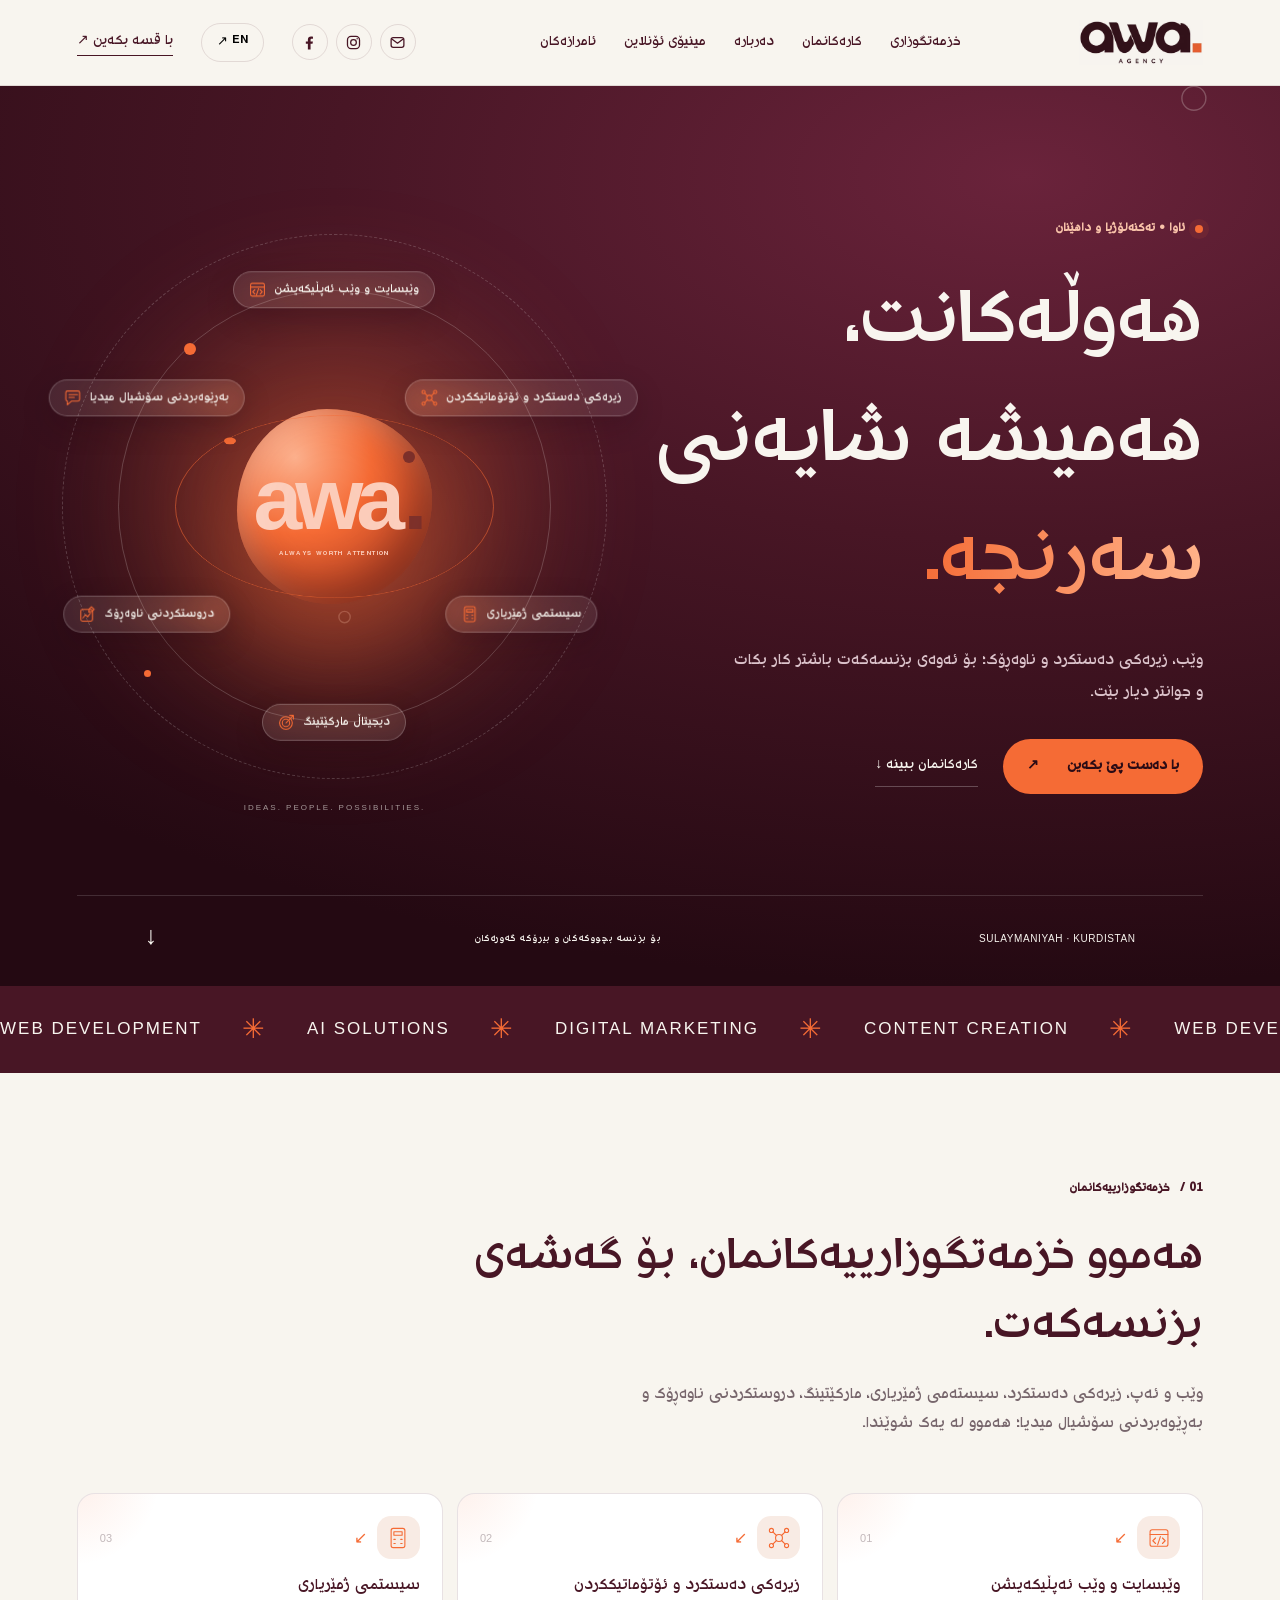
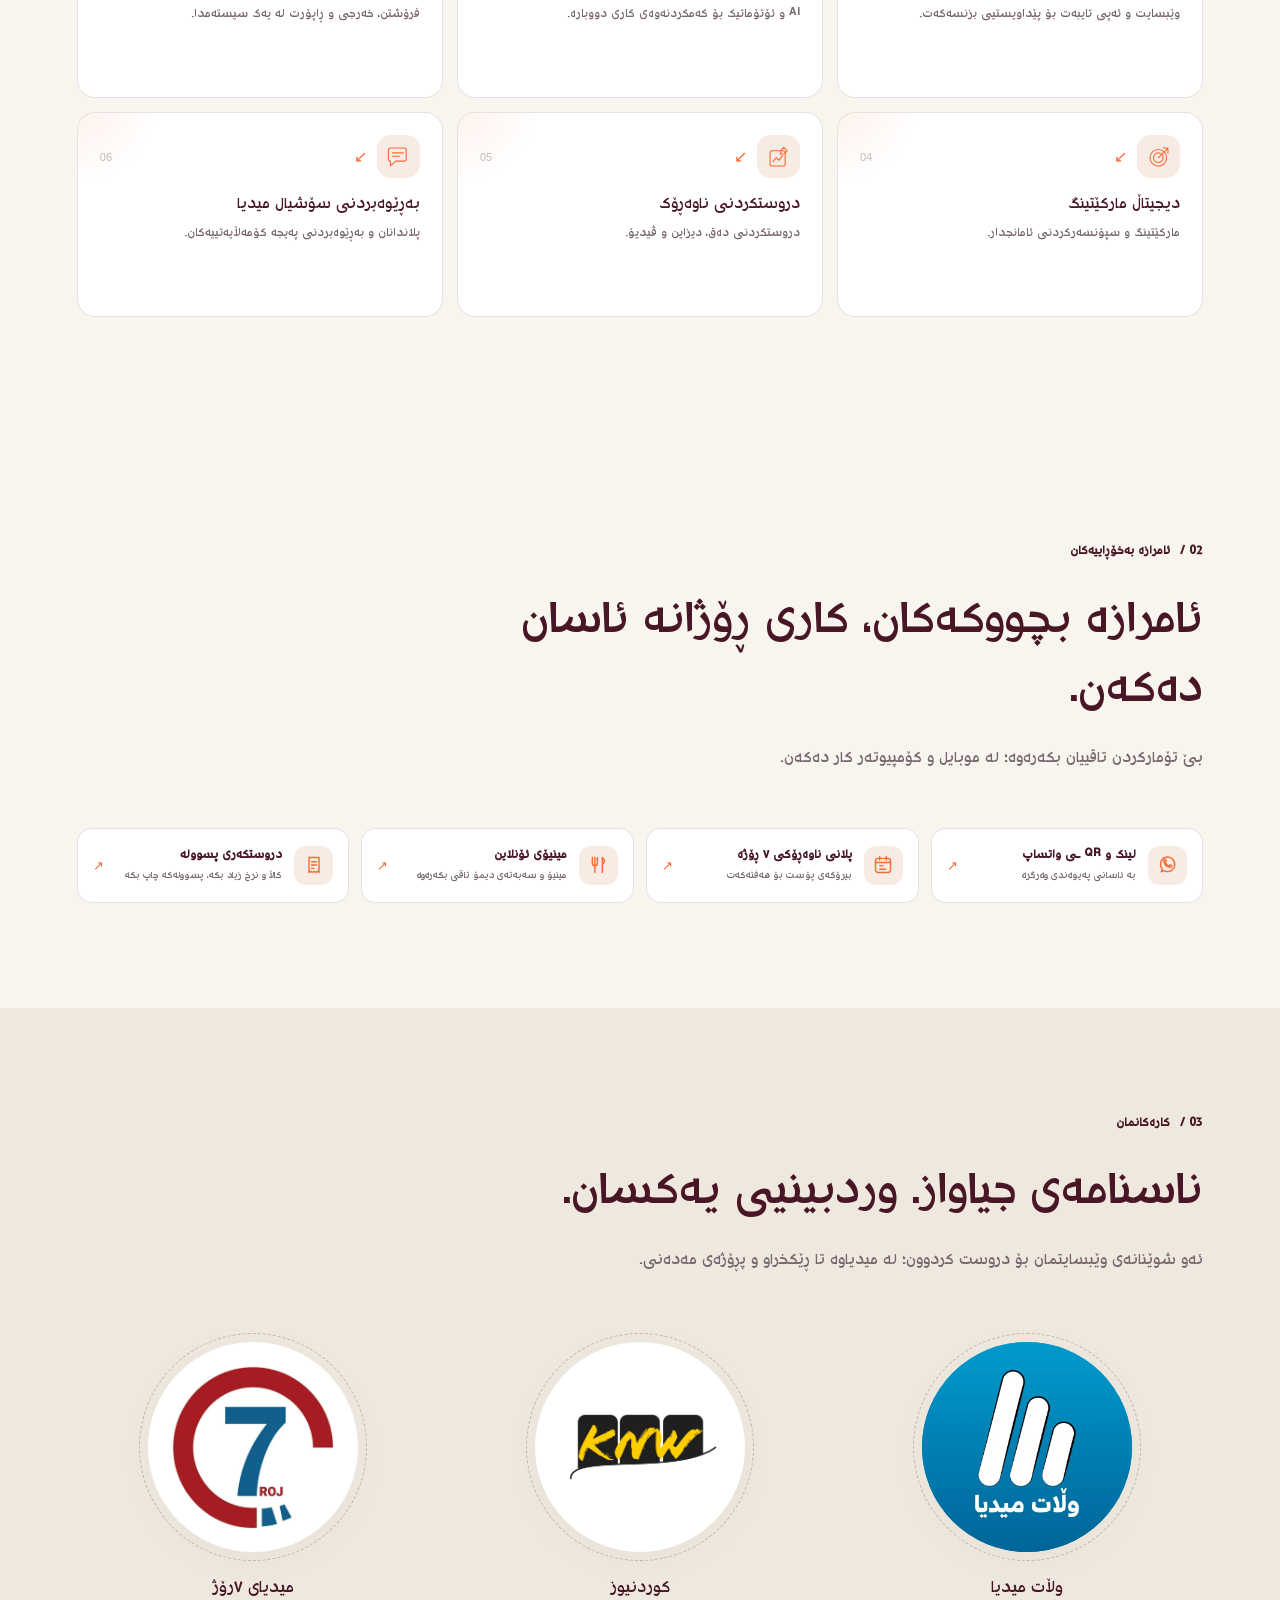
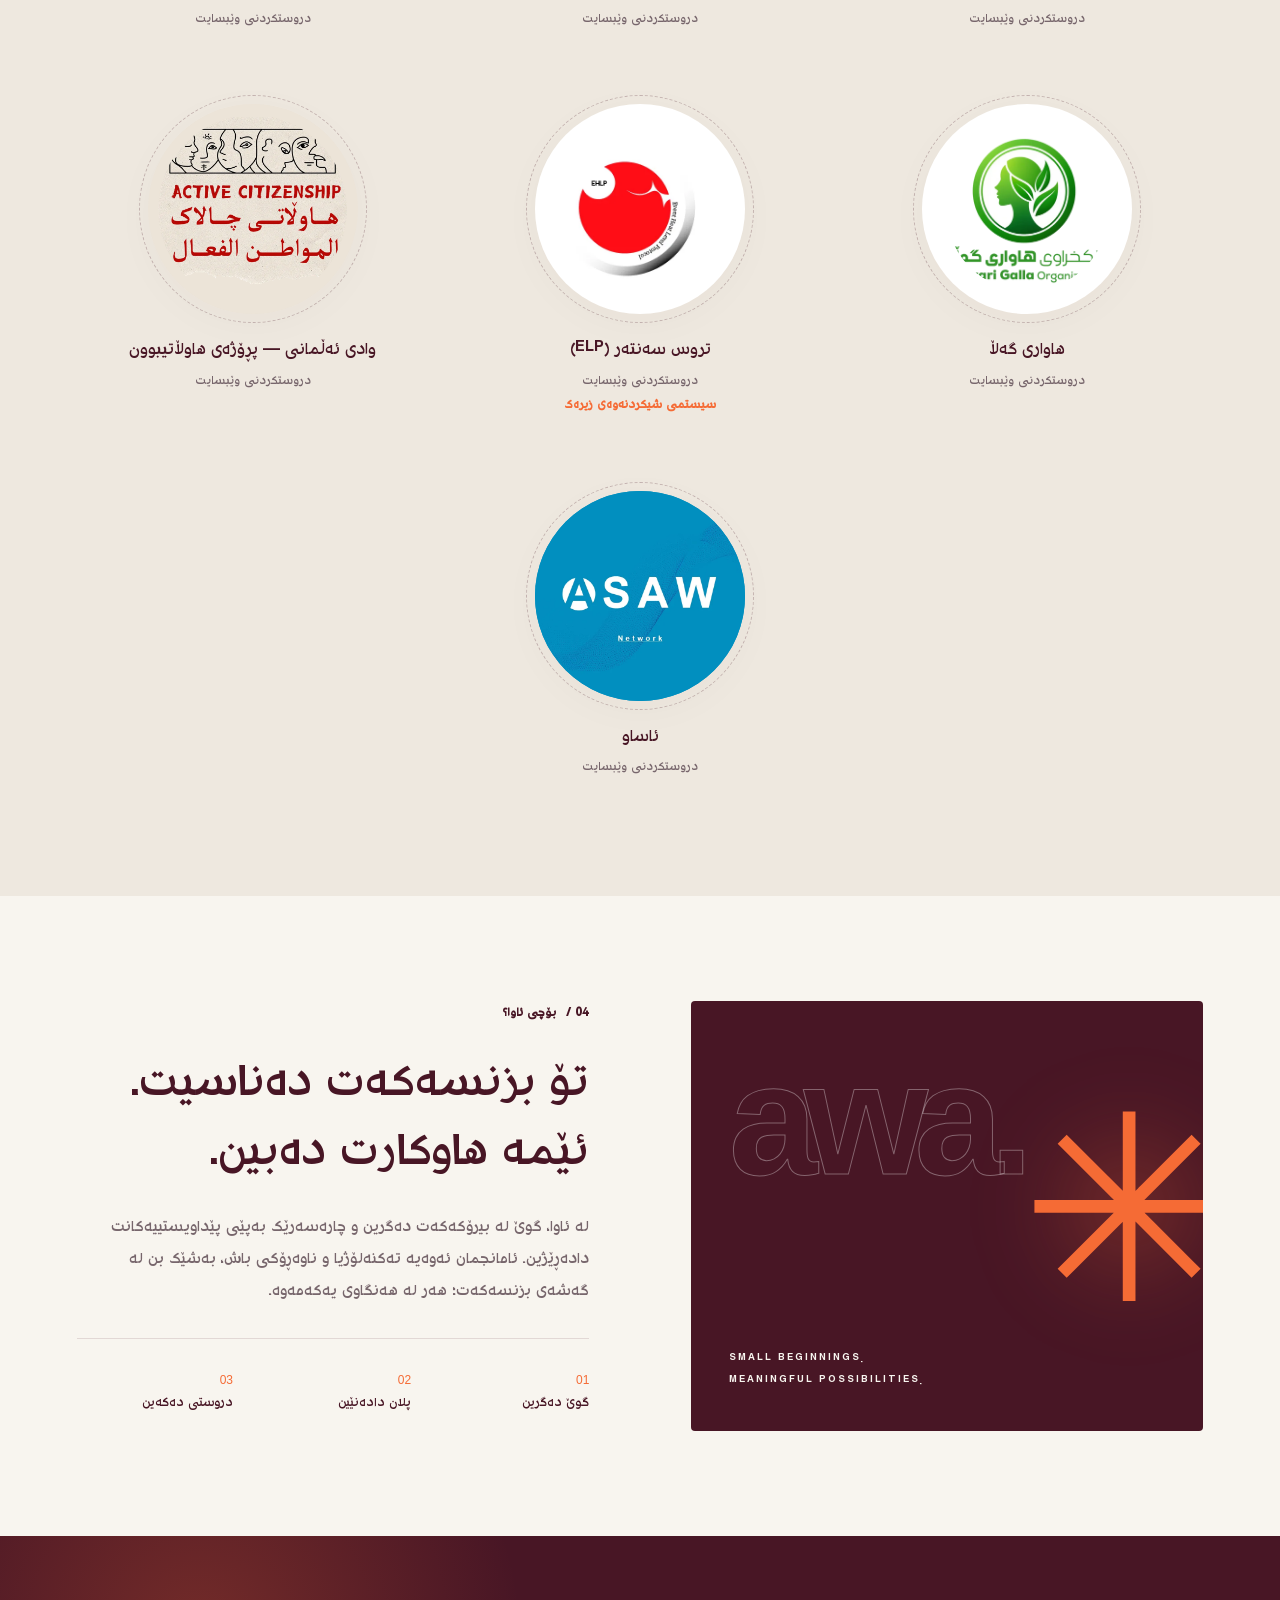
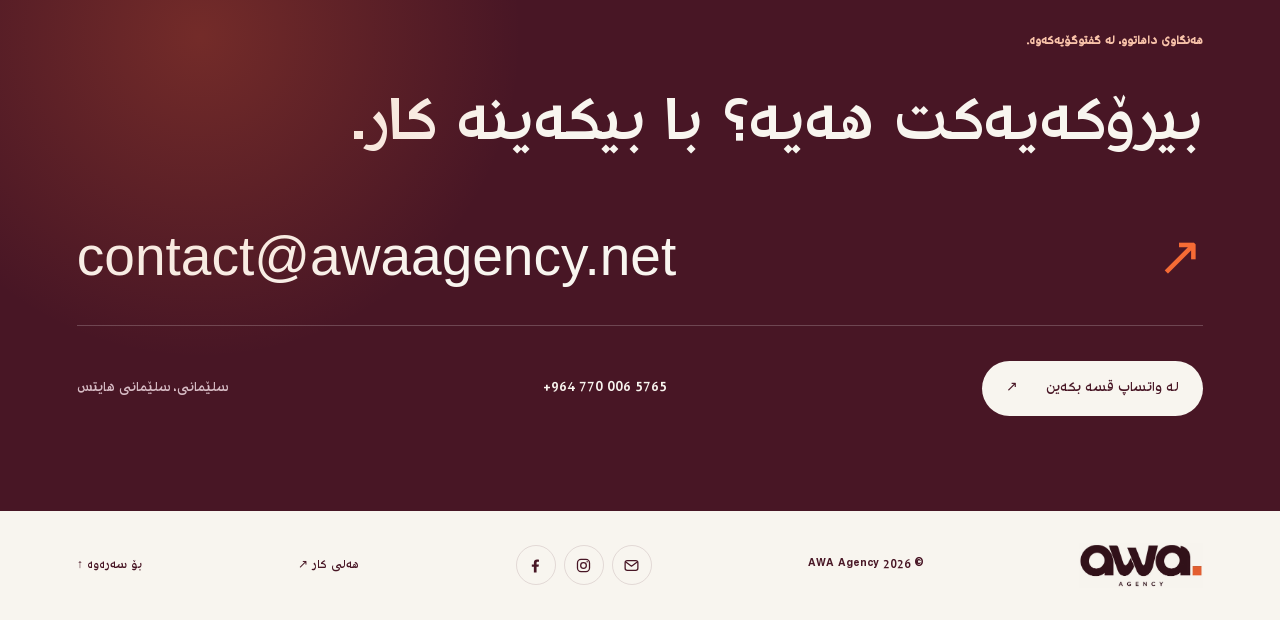
==== commit fe8698dd: "Redesign services as linked icon cards" ====
--- a/index.html
+++ b/index.html
@@ -4,7 +4,7 @@
 <header><a class="brand" href="#home" aria-label="AWA home"><img src="assets/awa.webp" alt="awa agency" width="160" height="58"></a><nav aria-label="Main navigation"><a href="#services" data-ku="خزمەتگوزاری" data-en="Services">خزمەتگوزاری</a><a href="#work" data-ku="کارەکانمان" data-en="Our work">کارەکانمان</a><a href="#about" data-ku="دەربارە" data-en="About">دەربارە</a><a href="tools/online-menu.html" data-ku="مینیۆی ئۆنلاین" data-en="Online menu">مینیۆی ئۆنلاین</a><a href="#tools" data-ku="ئامرازەکان" data-en="Free tools">ئامرازەکان</a></nav><div class="nav-actions"><div class="head-social social"><a href="https://www.facebook.com/awaagency.net" target="_blank" rel="noopener" aria-label="Facebook"><svg viewBox="0 0 24 24" fill="currentColor" aria-hidden="true"><path d="M13.5 22v-8.2h2.8l.5-3.3h-3.3V8.4c0-.9.4-1.7 1.8-1.7h1.6V3.8s-1.4-.3-2.8-.3c-2.7 0-4.4 1.6-4.4 4.6v2.4H6.8v3.3h2.9V22z"/></svg></a><a href="https://www.instagram.com/awagcy" target="_blank" rel="noopener" aria-label="Instagram"><svg viewBox="0 0 24 24" fill="none" stroke="currentColor" stroke-width="1.8" aria-hidden="true"><rect x="3.5" y="3.5" width="17" height="17" rx="5"/><circle cx="12" cy="12" r="4"/><circle cx="17.2" cy="6.8" r="1" fill="currentColor" stroke="none"/></svg></a><a href="mailto:contact@awaagency.net" aria-label="Email"><svg viewBox="0 0 24 24" fill="none" stroke="currentColor" stroke-width="1.8" stroke-linecap="round" stroke-linejoin="round" aria-hidden="true"><rect x="3" y="5" width="18" height="14" rx="3"/><path d="m4 7 8 6 8-6"/></svg></a></div><button id="language" lang="en" aria-label="Switch to English">EN ↗</button><a class="nav-contact" href="#contact" data-ku="با قسە بکەین ↗" data-en="Let’s talk ↗">با قسە بکەین ↗</a></div></header>
 <main id="main"><section id="home" class="hero"><canvas id="water" aria-hidden="true"></canvas><div class="wrap hero-in"><div class="hero-copy"><p class="eyebrow"><span class="dot"></span><span data-ku="ئاوا • تەکنەلۆژیا و داهێنان" data-en="AWA • TECHNOLOGY & CREATIVITY">ئاوا • تەکنەلۆژیا و داهێنان</span></p><h1><span data-ku="هەوڵەکانت،" data-en="Your ambition.">هەوڵەکانت،</span><br><span data-ku="هەمیشە شایەنی" data-en="Always worth">هەمیشە شایەنی</span><br><em data-ku="سەرنجە." data-en="attention.">سەرنجە.</em></h1><p class="lead" data-ku="وێب، زیرەکی دەستکرد و ناوەڕۆک؛ بۆ ئەوەی بزنسەکەت باشتر کار بکات و جوانتر دیار بێت." data-en="Web, AI and content. Thoughtfully brought together to help your business work better and stand out.">وێب، زیرەکی دەستکرد و ناوەڕۆک؛ بۆ ئەوەی بزنسەکەت باشتر کار بکات و جوانتر دیار بێت.</p><div class="actions"><a class="button" href="#contact"><span data-ku="با دەست پێ بکەین" data-en="Start a conversation">با دەست پێ بکەین</span><span>↗</span></a><a class="text-link" href="#work" data-ku="کارەکانمان ببینە ↓" data-en="Explore our work ↓">کارەکانمان ببینە ↓</a></div></div><div class="hero-art" aria-hidden="true"><div class="orbit orbit-one"></div><div class="orbit orbit-two"></div><div class="orbit orbit-three"></div><div class="ring" id="ring"></div><div class="core"><span>awa<span class="dotmark">.</span></span><small>ALWAYS WORTH ATTENTION</small></div><div class="art-note">IDEAS. PEOPLE. POSSIBILITIES.</div></div><div class="hero-bottom"><span>SULAYMANIYAH · KURDISTAN</span><span data-ku="بۆ بزنسە بچووکەکان و بیرۆکە گەورەکان" data-en="For small businesses. And big ideas.">بۆ بزنسە بچووکەکان و بیرۆکە گەورەکان</span><a href="#services" aria-label="Explore">↓</a></div></div></section>
 <div class="ticker" aria-hidden="true"><div>WEB DEVELOPMENT <i>✳</i> AI SOLUTIONS <i>✳</i> DIGITAL MARKETING <i>✳</i> CONTENT CREATION <i>✳</i> WEB DEVELOPMENT <i>✳</i> AI SOLUTIONS <i>✳</i> DIGITAL MARKETING <i>✳</i> CONTENT CREATION <i>✳</i></div></div>
-<section id="services" class="wrap section"><div class="section-head reveal"><p class="eyebrow">01 / <span data-ku="خزمەتگوزارییەکانمان" data-en="OUR SERVICES">خزمەتگوزارییەکانمان</span></p><h2 data-ku="هەموو خزمەتگوزارییەکانمان، بۆ گەشەی بزنسەکەت." data-en="All our services, working for your business.">هەموو خزمەتگوزارییەکانمان، بۆ گەشەی بزنسەکەت.</h2><p data-ku="وێب و ئەپ، زیرەکی دەستکرد، سیستەمی ژمێریاری، مارکێتینگ، دروستکردنی ناوەڕۆک و بەڕێوەبردنی سۆشیال میدیا؛ هەموو لە یەک شوێندا." data-en="Websites and apps, AI, accounting systems, marketing, content creation and social media management, all in one place.">وێب و ئەپ، زیرەکی دەستکرد، سیستەمی ژمێریاری، مارکێتینگ، دروستکردنی ناوەڕۆک و بەڕێوەبردنی سۆشیال میدیا؛ هەموو لە یەک شوێندا.</p></div><div id="service-grid" class="service-grid"></div></section>
+<section id="services" class="wrap section"><div class="section-head reveal"><p class="eyebrow">01 / <span data-ku="خزمەتگوزارییەکانمان" data-en="OUR SERVICES">خزمەتگوزارییەکانمان</span></p><h2 data-ku="هەموو خزمەتگوزارییەکانمان، بۆ گەشەی بزنسەکەت." data-en="All our services, working for your business.">هەموو خزمەتگوزارییەکانمان، بۆ گەشەی بزنسەکەت.</h2><p data-ku="وێب و ئەپ، زیرەکی دەستکرد، سیستەمی ژمێریاری، مارکێتینگ، دروستکردنی ناوەڕۆک و بەڕێوەبردنی سۆشیال میدیا؛ هەموو لە یەک شوێندا." data-en="Websites and apps, AI, accounting systems, marketing, content creation and social media management, all in one place.">وێب و ئەپ، زیرەکی دەستکرد، سیستەمی ژمێریاری، مارکێتینگ، دروستکردنی ناوەڕۆک و بەڕێوەبردنی سۆشیال میدیا؛ هەموو لە یەک شوێندا.</p></div><div id="service-grid" class="service-grid"></div><div id="service-details" class="service-details"></div></section>
 <section id="tools" class="wrap section"><div class="section-head reveal"><p class="eyebrow">02 / <span data-ku="ئامرازە بەخۆڕاییەکان" data-en="FREE BUSINESS TOOLS">ئامرازە بەخۆڕاییەکان</span></p><h2 data-ku="ئامرازە بچووکەکان، کاری ڕۆژانە ئاسان دەکەن." data-en="Small tools that make daily work easier.">ئامرازە بچووکەکان، کاری ڕۆژانە ئاسان دەکەن.</h2><p data-ku="بێ تۆمارکردن تاقییان بکەرەوە؛ لە موبایل و کۆمپیوتەر کار دەکەن." data-en="Try them without signing up. They work on mobile and desktop.">بێ تۆمارکردن تاقییان بکەرەوە؛ لە موبایل و کۆمپیوتەر کار دەکەن.</p></div><div class="tool-grid">
 <a class="tool-card reveal" href="tools/whatsapp.html"><span class="tool-icon"><svg viewBox="0 0 24 24"><path d="M20 11.5a8.4 8.4 0 0 1-12.4 7.4L4 20l1.1-3.4A8.5 8.5 0 1 1 20 11.5Z"/><path d="M8.5 8.5c.8 2.5 2.2 3.9 4.8 4.8l1.2-1.3 2 .9c0 1.4-1 2.1-2.3 2-3.6-.5-6.6-3.5-7.1-7.1-.1-1.3.6-2.3 2-2.3l.9 2Z"/></svg></span><span class="tool-copy"><strong data-ku="لینک و QR ـی واتساپ" data-en="WhatsApp link & QR">لینک و QR ـی واتساپ</strong><small data-ku="بە ئاسانی پەیوەندی وەرگرە" data-en="Make it easier for customers to reach you">بە ئاسانی پەیوەندی وەرگرە</small></span><b>↗</b></a>
 <a class="tool-card reveal" href="tools/content-planner.html"><span class="tool-icon"><svg viewBox="0 0 24 24"><rect x="3" y="4" width="18" height="17" rx="3"/><path d="M8 2v4m8-4v4M3 9h18m-13 4h4m-4 4h7"/></svg></span><span class="tool-copy"><strong data-ku="پلانی ناوەڕۆکی ٧ ڕۆژە" data-en="7-day content planner">پلانی ناوەڕۆکی ٧ ڕۆژە</strong><small data-ku="بیرۆکەی پۆست بۆ هەفتەکەت" data-en="Post ideas for the week ahead">بیرۆکەی پۆست بۆ هەفتەکەت</small></span><b>↗</b></a>
--- a/style.css
+++ b/style.css
@@ -101,3 +101,31 @@
 .tool-card>b{font:13px Arial;color:var(--orange);flex:none}
 @media(max-width:1000px){.tool-grid{grid-template-columns:repeat(2,minmax(0,1fr))}}
 @media(max-width:560px){.tool-grid{grid-template-columns:1fr;gap:9px}.tool-card{padding:14px}}
+
+/* Service tiles and linked details */
+.service-grid{display:grid;grid-template-columns:repeat(3,minmax(0,1fr));gap:14px;margin-top:7px}
+.service-card{display:flex;flex-direction:column;min-height:205px;padding:22px;border:1px solid var(--line);border-radius:18px;background:#fff;position:relative;overflow:hidden;transition:transform .25s,border-color .25s,box-shadow .25s}
+.service-card:before{content:'';position:absolute;width:180px;height:180px;inset-inline-end:-95px;top:-105px;border-radius:50%;background:radial-gradient(circle,#f56b351c,transparent 68%);transition:transform .35s}
+.service-card:hover{transform:translateY(-5px);border-color:#e8b9a4;box-shadow:0 16px 38px #48162512;background:#fff}
+.service-card:hover:before{transform:scale(1.4)}
+.service-card-top{display:flex;align-items:center;gap:10px;position:relative;margin-bottom:15px}
+.service-icon,.service-detail-icon{width:43px;height:43px;border-radius:14px;background:#f8ebe4;color:var(--orange);display:grid;place-items:center;flex:none}
+.service-icon svg,.service-detail-icon svg{width:22px;height:22px}
+.service-number{margin-inline-start:auto;color:#a29498;font:11px Arial;opacity:.65}
+.service-arrow{color:var(--orange);font:16px Arial;transition:transform .25s}
+.service-card:hover .service-arrow{transform:translate(-3px,3px)}
+.service-card h3{font-size:16px;font-weight:600;margin:0 0 6px;position:relative}
+.service-card p{font-size:12px;line-height:1.8;color:var(--muted);margin:0;position:relative;max-width:330px}
+.service-details{margin-top:14px}
+.service-detail[hidden]{display:none}
+.service-detail{scroll-margin-top:105px;display:grid;grid-template-columns:52px 1fr 34px;gap:14px;align-items:start;padding:22px;border:1px solid #efd4c7;border-radius:18px;background:linear-gradient(120deg,#fff 55%,#fbf0e9);box-shadow:0 15px 35px #4816250c}
+.service-detail-icon{width:48px;height:48px}
+.detail-kicker{font:10px Arial;color:var(--orange);letter-spacing:.04em}
+.service-detail h3{font-size:20px;font-weight:600;margin:2px 0 4px}
+.service-detail p{font-size:13px;color:var(--muted);max-width:700px;line-height:2;margin:0 0 12px}
+.detail-contact{display:inline-flex;align-items:center;gap:8px;color:var(--wine);border-bottom:1px solid #f56b3570;padding-bottom:2px;font-size:11px}
+.detail-contact:hover{color:var(--orange)}
+.detail-close{width:30px;height:30px;border:1px solid var(--line);border-radius:50%;background:#fff;color:var(--muted);font-size:18px;line-height:1}
+.detail-close:hover{background:#f8ebe4;color:var(--wine)}
+@media(max-width:900px){.service-grid{grid-template-columns:repeat(2,minmax(0,1fr));gap:11px}.service-card{min-height:190px;padding:19px}}
+@media(max-width:640px){.service-grid{grid-template-columns:1fr;gap:9px}.service-card{min-height:0;padding:17px}.service-card-top{margin-bottom:9px}.service-card h3{font-size:15px}.service-card p{font-size:11px}.service-detail{grid-template-columns:40px 1fr 28px;gap:10px;padding:15px}.service-detail-icon{width:38px;height:38px;border-radius:12px}.service-detail-icon svg{width:19px;height:19px}.service-detail h3{font-size:17px}.service-detail p{font-size:11px}}
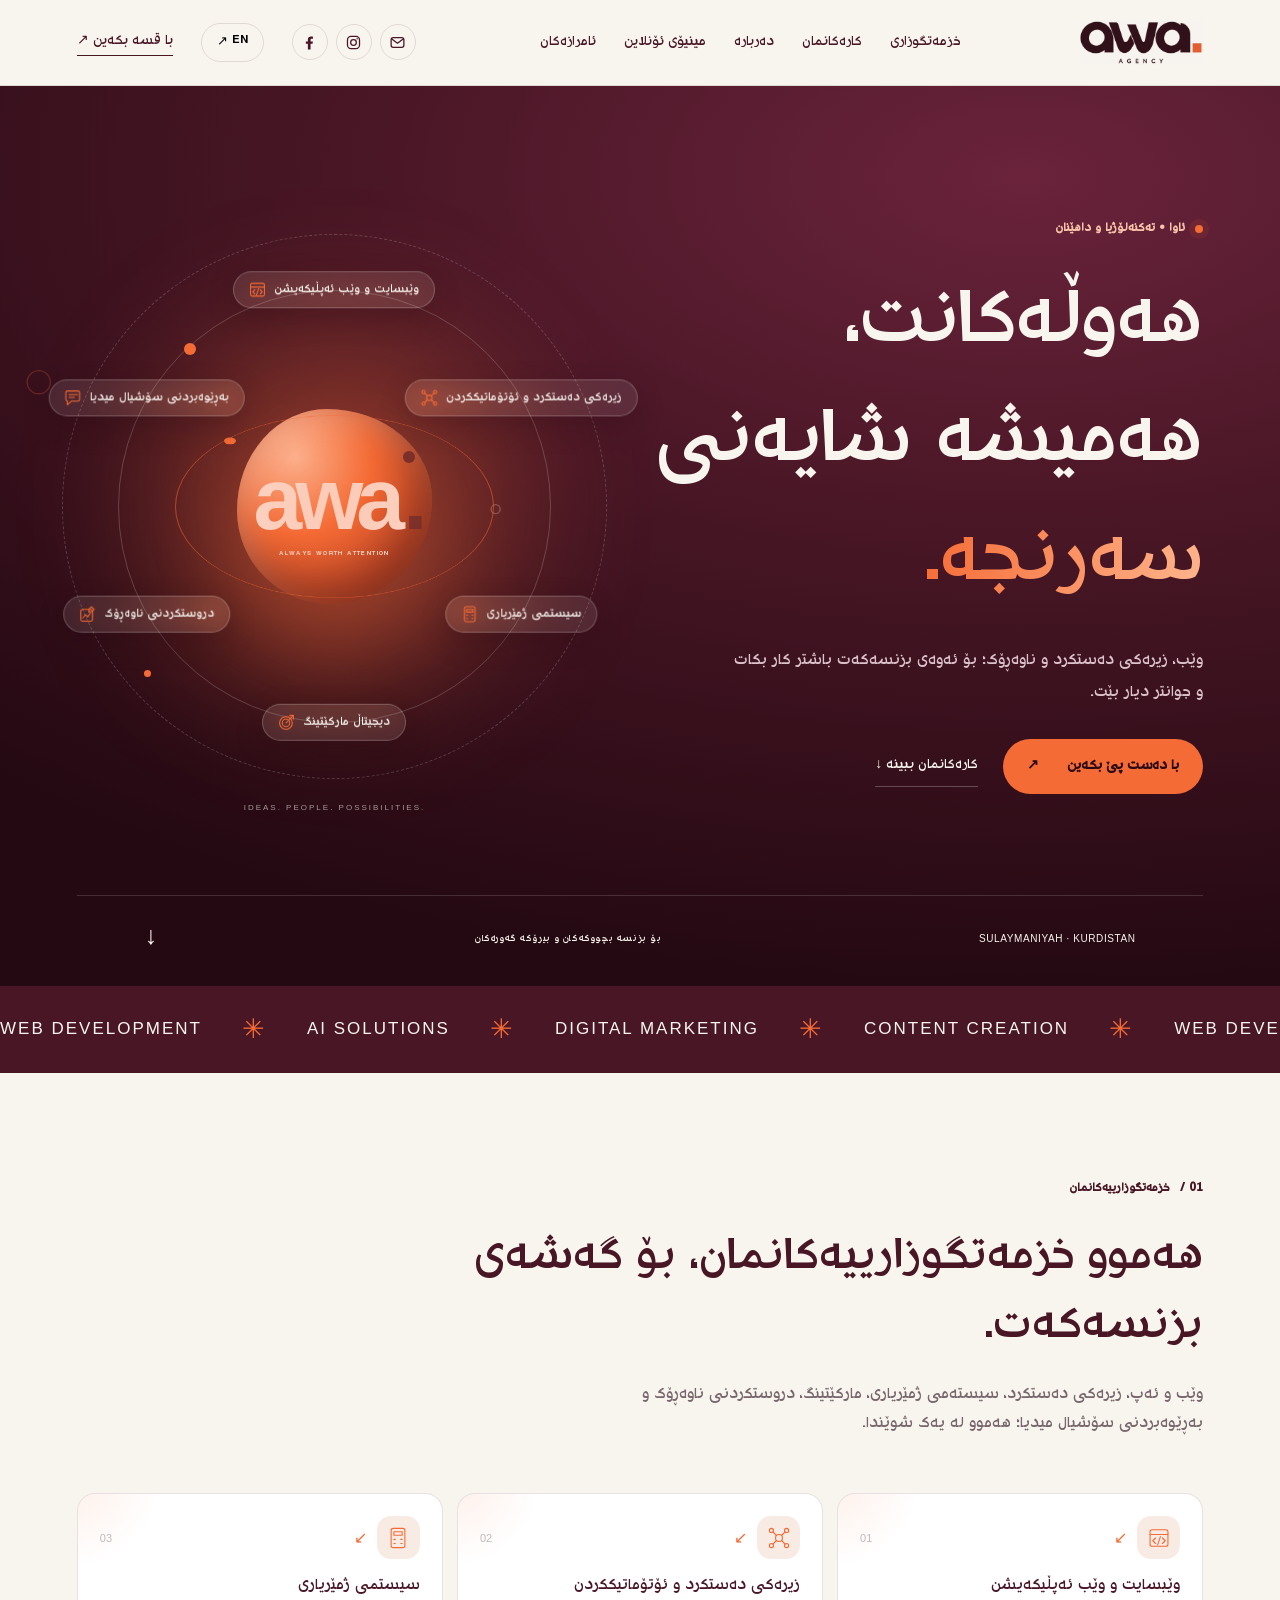
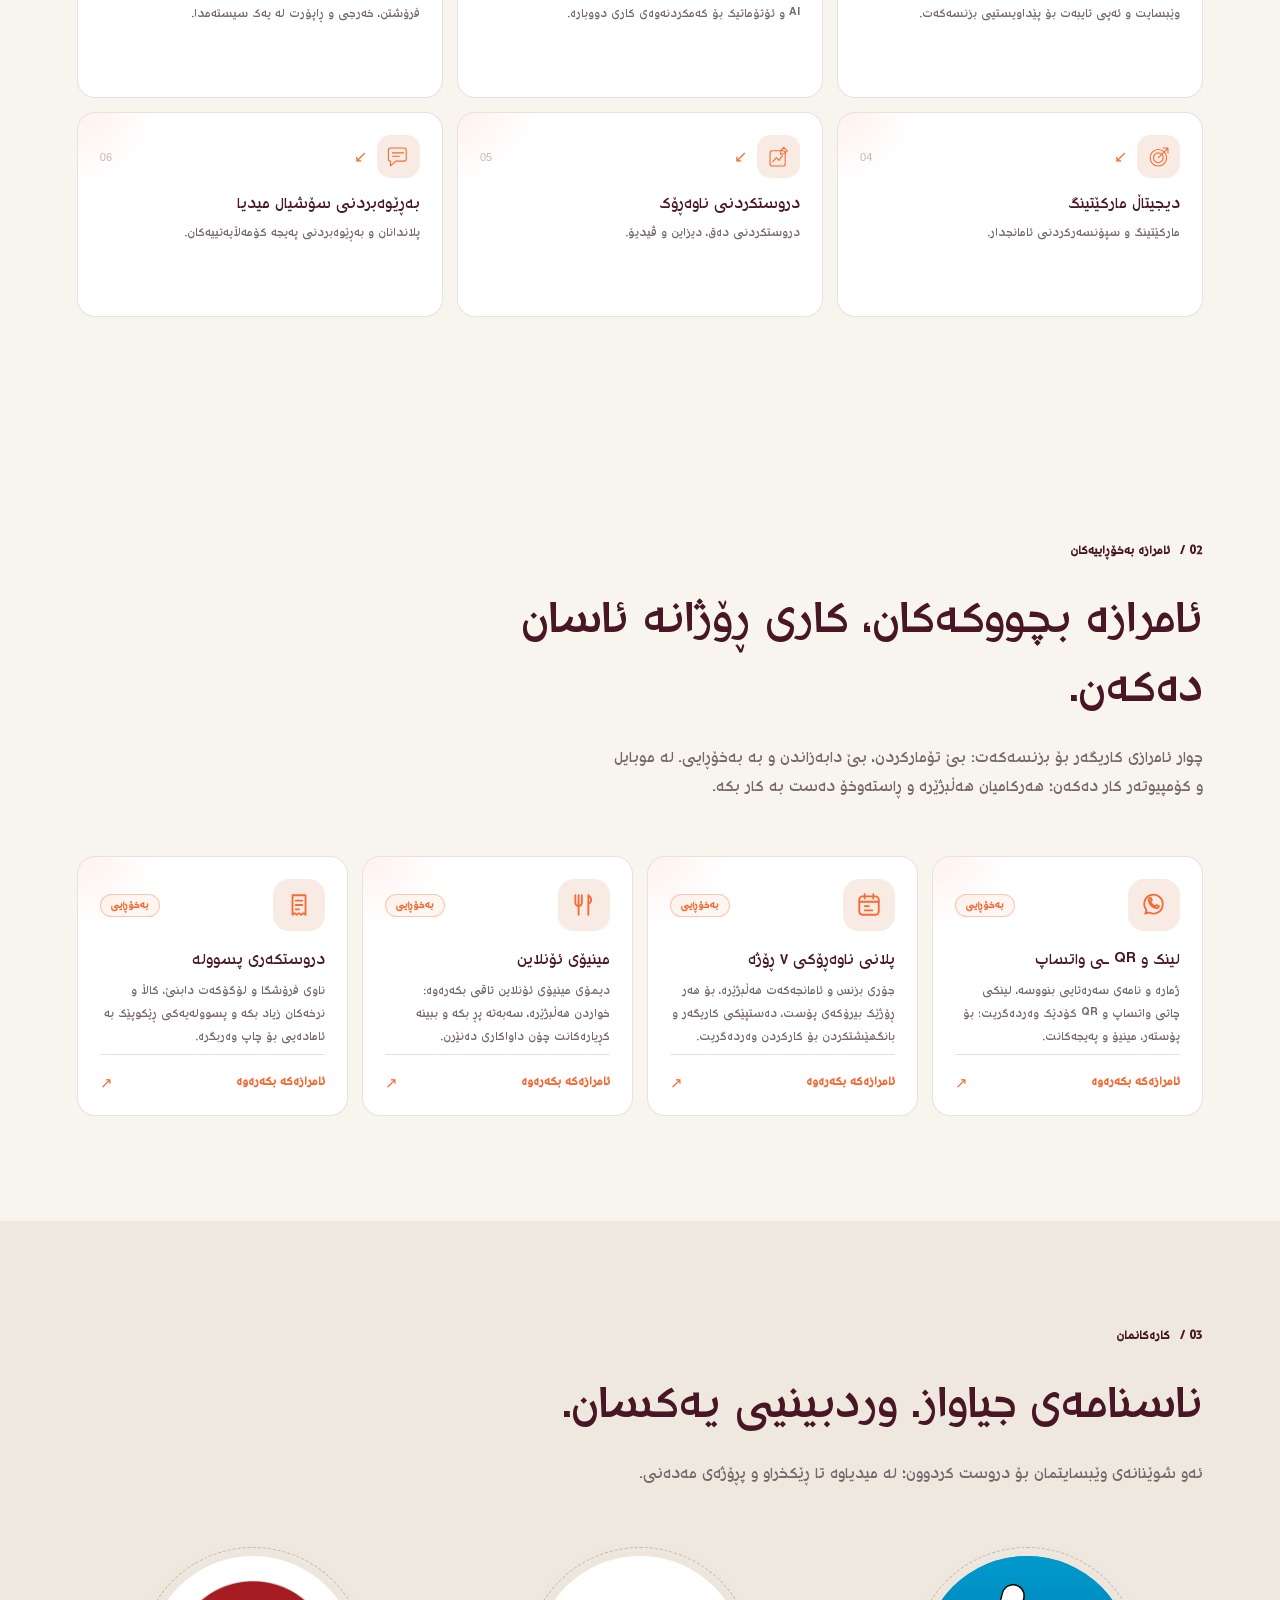
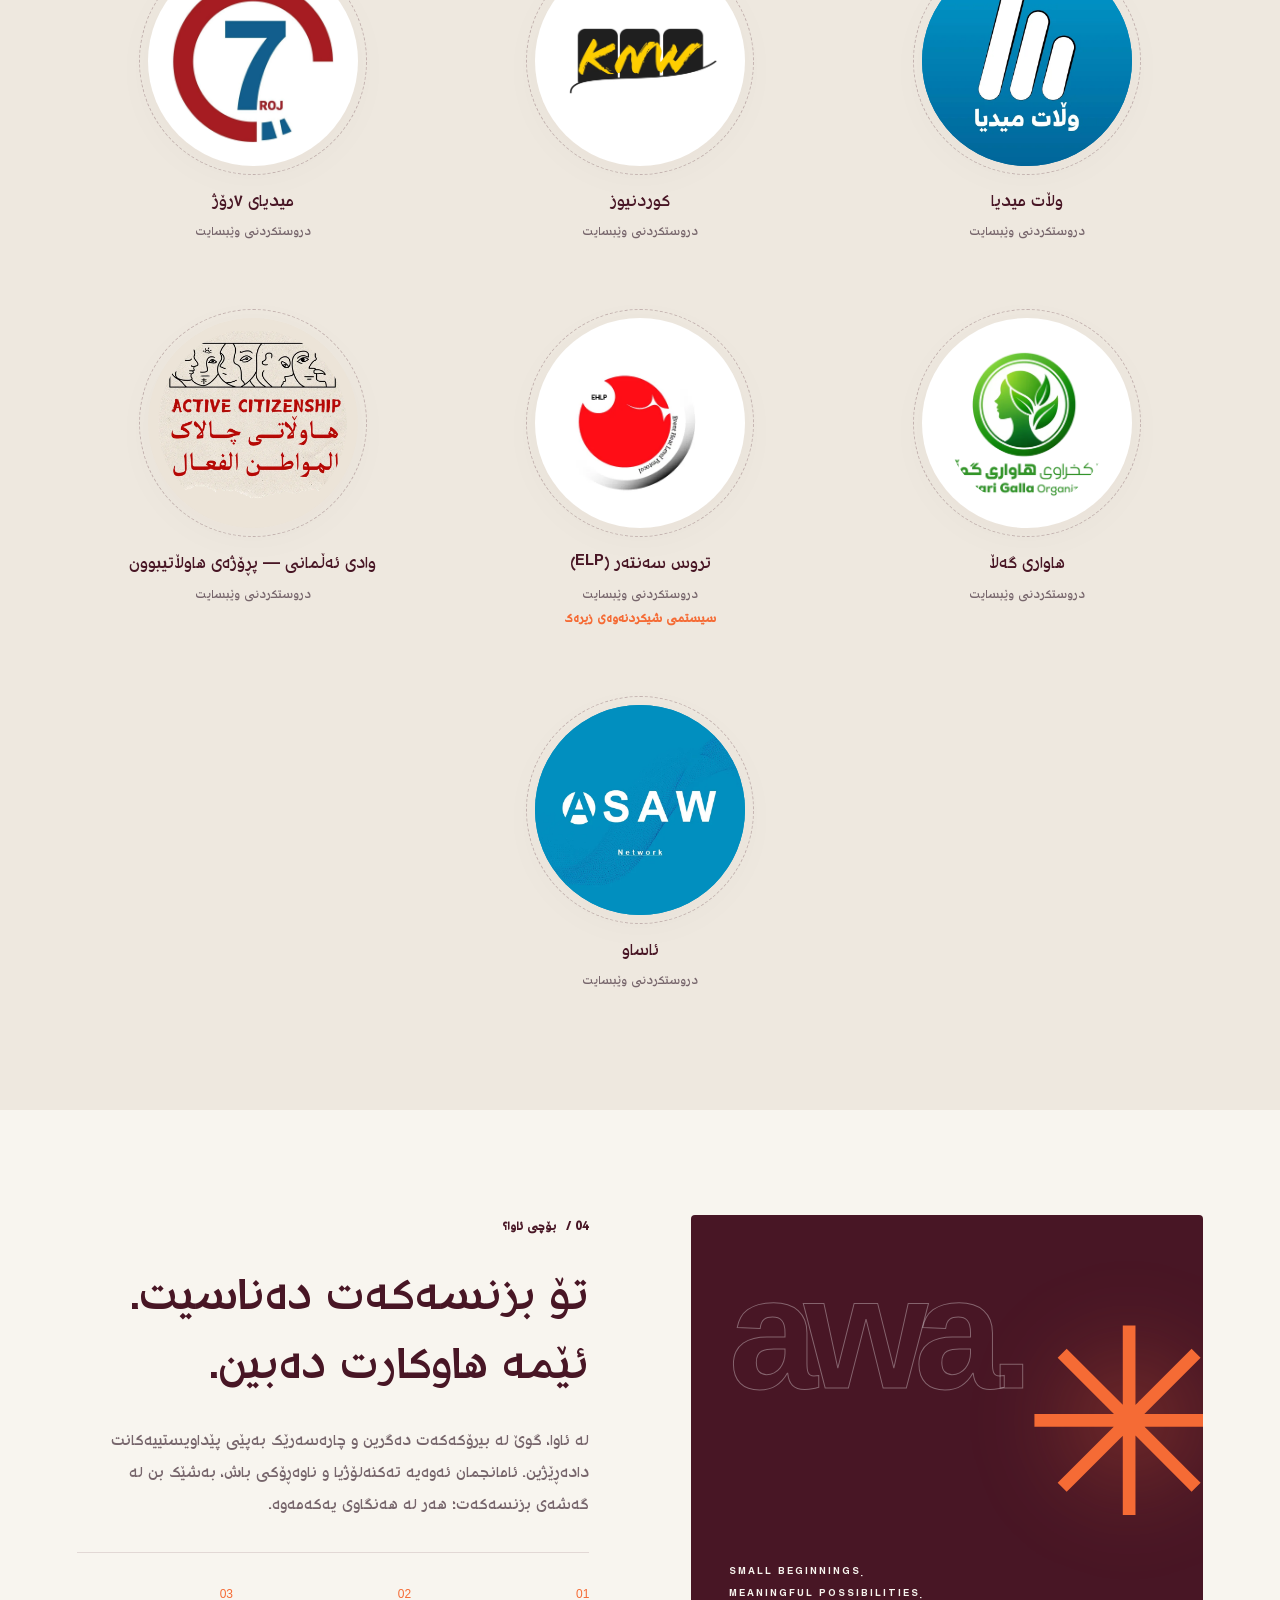
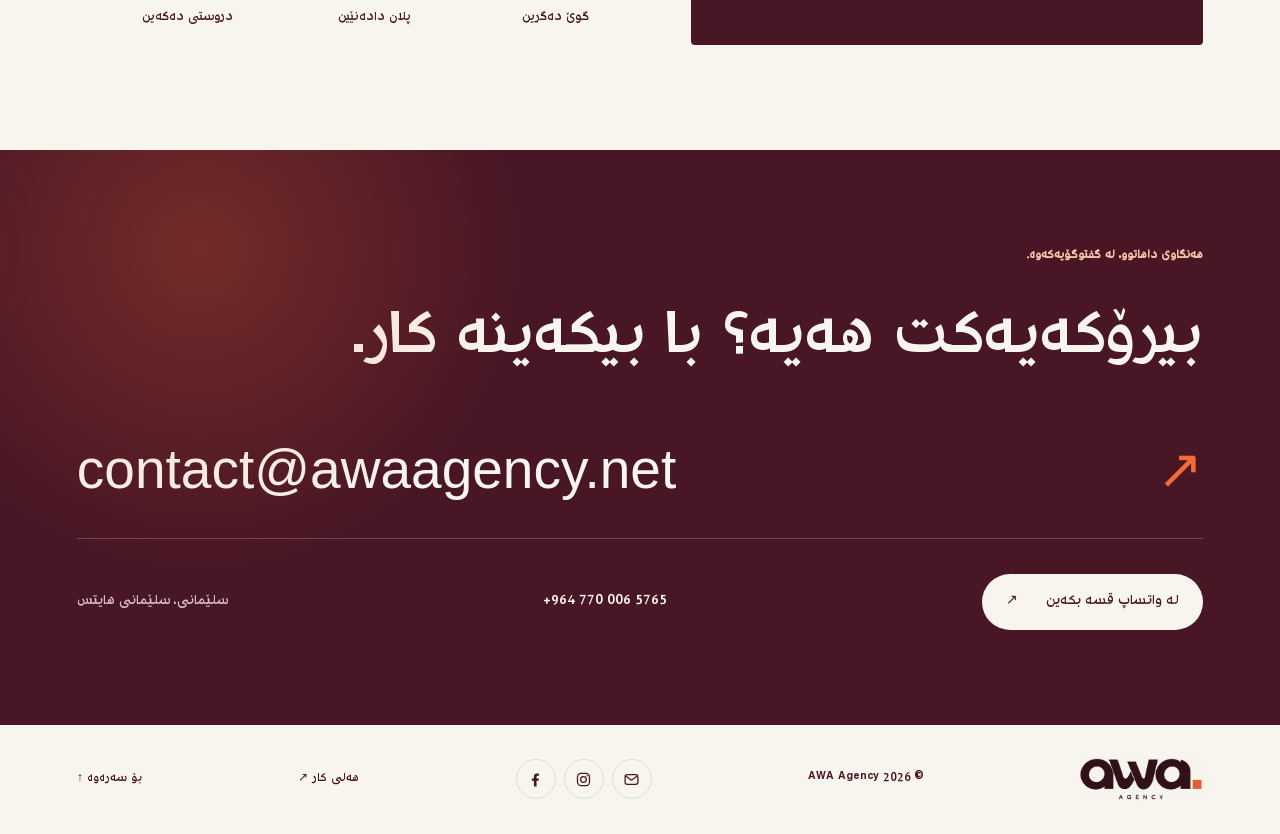
==== commit ff1709f1: "Redesign free business tools section with larger icon cards, short descriptions and tool links" ====
--- a/index.html
+++ b/index.html
@@ -5,11 +5,11 @@
 <main id="main"><section id="home" class="hero"><canvas id="water" aria-hidden="true"></canvas><div class="wrap hero-in"><div class="hero-copy"><p class="eyebrow"><span class="dot"></span><span data-ku="ئاوا • تەکنەلۆژیا و داهێنان" data-en="AWA • TECHNOLOGY & CREATIVITY">ئاوا • تەکنەلۆژیا و داهێنان</span></p><h1><span data-ku="هەوڵەکانت،" data-en="Your ambition.">هەوڵەکانت،</span><br><span data-ku="هەمیشە شایەنی" data-en="Always worth">هەمیشە شایەنی</span><br><em data-ku="سەرنجە." data-en="attention.">سەرنجە.</em></h1><p class="lead" data-ku="وێب، زیرەکی دەستکرد و ناوەڕۆک؛ بۆ ئەوەی بزنسەکەت باشتر کار بکات و جوانتر دیار بێت." data-en="Web, AI and content. Thoughtfully brought together to help your business work better and stand out.">وێب، زیرەکی دەستکرد و ناوەڕۆک؛ بۆ ئەوەی بزنسەکەت باشتر کار بکات و جوانتر دیار بێت.</p><div class="actions"><a class="button" href="#contact"><span data-ku="با دەست پێ بکەین" data-en="Start a conversation">با دەست پێ بکەین</span><span>↗</span></a><a class="text-link" href="#work" data-ku="کارەکانمان ببینە ↓" data-en="Explore our work ↓">کارەکانمان ببینە ↓</a></div></div><div class="hero-art" aria-hidden="true"><div class="orbit orbit-one"></div><div class="orbit orbit-two"></div><div class="orbit orbit-three"></div><div class="ring" id="ring"></div><div class="core"><span>awa<span class="dotmark">.</span></span><small>ALWAYS WORTH ATTENTION</small></div><div class="art-note">IDEAS. PEOPLE. POSSIBILITIES.</div></div><div class="hero-bottom"><span>SULAYMANIYAH · KURDISTAN</span><span data-ku="بۆ بزنسە بچووکەکان و بیرۆکە گەورەکان" data-en="For small businesses. And big ideas.">بۆ بزنسە بچووکەکان و بیرۆکە گەورەکان</span><a href="#services" aria-label="Explore">↓</a></div></div></section>
 <div class="ticker" aria-hidden="true"><div>WEB DEVELOPMENT <i>✳</i> AI SOLUTIONS <i>✳</i> DIGITAL MARKETING <i>✳</i> CONTENT CREATION <i>✳</i> WEB DEVELOPMENT <i>✳</i> AI SOLUTIONS <i>✳</i> DIGITAL MARKETING <i>✳</i> CONTENT CREATION <i>✳</i></div></div>
 <section id="services" class="wrap section"><div class="section-head reveal"><p class="eyebrow">01 / <span data-ku="خزمەتگوزارییەکانمان" data-en="OUR SERVICES">خزمەتگوزارییەکانمان</span></p><h2 data-ku="هەموو خزمەتگوزارییەکانمان، بۆ گەشەی بزنسەکەت." data-en="All our services, working for your business.">هەموو خزمەتگوزارییەکانمان، بۆ گەشەی بزنسەکەت.</h2><p data-ku="وێب و ئەپ، زیرەکی دەستکرد، سیستەمی ژمێریاری، مارکێتینگ، دروستکردنی ناوەڕۆک و بەڕێوەبردنی سۆشیال میدیا؛ هەموو لە یەک شوێندا." data-en="Websites and apps, AI, accounting systems, marketing, content creation and social media management, all in one place.">وێب و ئەپ، زیرەکی دەستکرد، سیستەمی ژمێریاری، مارکێتینگ، دروستکردنی ناوەڕۆک و بەڕێوەبردنی سۆشیال میدیا؛ هەموو لە یەک شوێندا.</p></div><div id="service-grid" class="service-grid"></div><div id="service-details" class="service-details"></div></section>
-<section id="tools" class="wrap section"><div class="section-head reveal"><p class="eyebrow">02 / <span data-ku="ئامرازە بەخۆڕاییەکان" data-en="FREE BUSINESS TOOLS">ئامرازە بەخۆڕاییەکان</span></p><h2 data-ku="ئامرازە بچووکەکان، کاری ڕۆژانە ئاسان دەکەن." data-en="Small tools that make daily work easier.">ئامرازە بچووکەکان، کاری ڕۆژانە ئاسان دەکەن.</h2><p data-ku="بێ تۆمارکردن تاقییان بکەرەوە؛ لە موبایل و کۆمپیوتەر کار دەکەن." data-en="Try them without signing up. They work on mobile and desktop.">بێ تۆمارکردن تاقییان بکەرەوە؛ لە موبایل و کۆمپیوتەر کار دەکەن.</p></div><div class="tool-grid">
-<a class="tool-card reveal" href="tools/whatsapp.html"><span class="tool-icon"><svg viewBox="0 0 24 24"><path d="M20 11.5a8.4 8.4 0 0 1-12.4 7.4L4 20l1.1-3.4A8.5 8.5 0 1 1 20 11.5Z"/><path d="M8.5 8.5c.8 2.5 2.2 3.9 4.8 4.8l1.2-1.3 2 .9c0 1.4-1 2.1-2.3 2-3.6-.5-6.6-3.5-7.1-7.1-.1-1.3.6-2.3 2-2.3l.9 2Z"/></svg></span><span class="tool-copy"><strong data-ku="لینک و QR ـی واتساپ" data-en="WhatsApp link & QR">لینک و QR ـی واتساپ</strong><small data-ku="بە ئاسانی پەیوەندی وەرگرە" data-en="Make it easier for customers to reach you">بە ئاسانی پەیوەندی وەرگرە</small></span><b>↗</b></a>
-<a class="tool-card reveal" href="tools/content-planner.html"><span class="tool-icon"><svg viewBox="0 0 24 24"><rect x="3" y="4" width="18" height="17" rx="3"/><path d="M8 2v4m8-4v4M3 9h18m-13 4h4m-4 4h7"/></svg></span><span class="tool-copy"><strong data-ku="پلانی ناوەڕۆکی ٧ ڕۆژە" data-en="7-day content planner">پلانی ناوەڕۆکی ٧ ڕۆژە</strong><small data-ku="بیرۆکەی پۆست بۆ هەفتەکەت" data-en="Post ideas for the week ahead">بیرۆکەی پۆست بۆ هەفتەکەت</small></span><b>↗</b></a>
-<a class="tool-card reveal" href="tools/online-menu.html"><span class="tool-icon"><svg viewBox="0 0 24 24"><path d="M4 3v7a3 3 0 0 0 6 0V3M7 3v18m9-18v18m0-18c3 2 4 6 0 8"/></svg></span><span class="tool-copy"><strong data-ku="مینیۆی ئۆنلاین" data-en="Online menu">مینیۆی ئۆنلاین</strong><small data-ku="مینیۆ و سەبەتەی دیمۆ تاقی بکەرەوە" data-en="Try the live menu and basket demo">مینیۆ و سەبەتەی دیمۆ تاقی بکەرەوە</small></span><b>↗</b></a>
-<a class="tool-card reveal" href="tools/receipt-maker.html"><span class="tool-icon"><svg viewBox="0 0 24 24"><path d="M6 3h12v18l-2-1.5L14 21l-2-1.5L10 21l-2-1.5L6 21V3Z"/><path d="M9 8h6m-6 4h6m-6 4h3"/></svg></span><span class="tool-copy"><strong data-ku="دروستکەری پسوولە" data-en="Receipt maker">دروستکەری پسوولە</strong><small data-ku="کاڵا و نرخ زیاد بکە، پسوولەکە چاپ بکە" data-en="Add items and prices, then print">کاڵا و نرخ زیاد بکە، پسوولەکە چاپ بکە</small></span><b>↗</b></a>
+<section id="tools" class="wrap section"><div class="section-head reveal"><p class="eyebrow">02 / <span data-ku="ئامرازە بەخۆڕاییەکان" data-en="FREE BUSINESS TOOLS">ئامرازە بەخۆڕاییەکان</span></p><h2 data-ku="ئامرازە بچووکەکان، کاری ڕۆژانە ئاسان دەکەن." data-en="Small tools that make daily work easier.">ئامرازە بچووکەکان، کاری ڕۆژانە ئاسان دەکەن.</h2><p data-ku="چوار ئامرازی کاریگەر بۆ بزنسەکەت: بێ تۆمارکردن، بێ دابەزاندن و بە بەخۆڕایی. لە موبایل و کۆمپیوتەر کار دەکەن؛ هەرکامیان هەڵبژێرە و ڕاستەوخۆ دەست بە کار بکە." data-en="Four practical tools for your business: free, with no sign-up and nothing to install. They work on mobile and desktop, so pick one and start right away.">چوار ئامرازی کاریگەر بۆ بزنسەکەت: بێ تۆمارکردن، بێ دابەزاندن و بە بەخۆڕایی. لە موبایل و کۆمپیوتەر کار دەکەن؛ هەرکامیان هەڵبژێرە و ڕاستەوخۆ دەست بە کار بکە.</p></div><div class="tool-grid">
+<a class="tool-card reveal" href="tools/whatsapp.html"><div class="tool-top"><span class="tool-icon"><svg viewBox="0 0 24 24" aria-hidden="true"><path d="M20 11.5a8.4 8.4 0 0 1-12.4 7.4L4 20l1.1-3.4A8.5 8.5 0 1 1 20 11.5Z"/><path d="M8.5 8.5c.8 2.5 2.2 3.9 4.8 4.8l1.2-1.3 2 .9c0 1.4-1 2.1-2.3 2-3.6-.5-6.6-3.5-7.1-7.1-.1-1.3.6-2.3 2-2.3l.9 2Z"/></svg></span><span class="tool-tag" data-ku="بەخۆڕایی" data-en="Free">بەخۆڕایی</span></div><h3 data-ku="لینک و QR ـی واتساپ" data-en="WhatsApp link & QR">لینک و QR ـی واتساپ</h3><p data-ku="ژمارە و نامەی سەرەتایی بنووسە، لینکی چاتی واتساپ و QR کۆدێک وەردەگریت؛ بۆ پۆستەر، مینیۆ و پەیجەکانت." data-en="Enter a number and a starter message to get a direct chat link and a QR code, ready for posters, menus and social pages.">ژمارە و نامەی سەرەتایی بنووسە، لینکی چاتی واتساپ و QR کۆدێک وەردەگریت؛ بۆ پۆستەر، مینیۆ و پەیجەکانت.</p><span class="tool-cta"><span data-ku="ئامرازەکە بکەرەوە" data-en="Open the tool">ئامرازەکە بکەرەوە</span><b aria-hidden="true">↗</b></span></a>
+<a class="tool-card reveal" href="tools/content-planner.html"><div class="tool-top"><span class="tool-icon"><svg viewBox="0 0 24 24" aria-hidden="true"><rect x="3" y="4" width="18" height="17" rx="3"/><path d="M8 2v4m8-4v4M3 9h18m-13 4h4m-4 4h7"/></svg></span><span class="tool-tag" data-ku="بەخۆڕایی" data-en="Free">بەخۆڕایی</span></div><h3 data-ku="پلانی ناوەڕۆکی ٧ ڕۆژە" data-en="7-day content planner">پلانی ناوەڕۆکی ٧ ڕۆژە</h3><p data-ku="جۆری بزنس و ئامانجەکەت هەڵبژێرە، بۆ هەر ڕۆژێک بیرۆکەی پۆست، دەستپێکی کاریگەر و بانگهێشتکردن بۆ کارکردن وەردەگریت." data-en="Choose your business type and goal to get a post idea, an opening hook and a call to action for every day of the week.">جۆری بزنس و ئامانجەکەت هەڵبژێرە، بۆ هەر ڕۆژێک بیرۆکەی پۆست، دەستپێکی کاریگەر و بانگهێشتکردن بۆ کارکردن وەردەگریت.</p><span class="tool-cta"><span data-ku="ئامرازەکە بکەرەوە" data-en="Open the tool">ئامرازەکە بکەرەوە</span><b aria-hidden="true">↗</b></span></a>
+<a class="tool-card reveal" href="tools/online-menu.html"><div class="tool-top"><span class="tool-icon"><svg viewBox="0 0 24 24" aria-hidden="true"><path d="M4 3v7a3 3 0 0 0 6 0V3M7 3v18m9-18v18m0-18c3 2 4 6 0 8"/></svg></span><span class="tool-tag" data-ku="بەخۆڕایی" data-en="Free">بەخۆڕایی</span></div><h3 data-ku="مینیۆی ئۆنلاین" data-en="Online menu">مینیۆی ئۆنلاین</h3><p data-ku="دیمۆی مینیۆی ئۆنلاین تاقی بکەرەوە: خواردن هەڵبژێرە، سەبەتە پڕ بکە و ببینە کڕیارەکانت چۆن داواکاری دەنێرن." data-en="Try a live menu demo: pick items, fill the basket and see how your customers could place an order.">دیمۆی مینیۆی ئۆنلاین تاقی بکەرەوە: خواردن هەڵبژێرە، سەبەتە پڕ بکە و ببینە کڕیارەکانت چۆن داواکاری دەنێرن.</p><span class="tool-cta"><span data-ku="ئامرازەکە بکەرەوە" data-en="Open the tool">ئامرازەکە بکەرەوە</span><b aria-hidden="true">↗</b></span></a>
+<a class="tool-card reveal" href="tools/receipt-maker.html"><div class="tool-top"><span class="tool-icon"><svg viewBox="0 0 24 24" aria-hidden="true"><path d="M6 3h12v18l-2-1.5L14 21l-2-1.5L10 21l-2-1.5L6 21V3Z"/><path d="M9 8h6m-6 4h6m-6 4h3"/></svg></span><span class="tool-tag" data-ku="بەخۆڕایی" data-en="Free">بەخۆڕایی</span></div><h3 data-ku="دروستکەری پسوولە" data-en="Receipt maker">دروستکەری پسوولە</h3><p data-ku="ناوی فرۆشگا و لۆگۆکەت دابنێ، کاڵا و نرخەکان زیاد بکە و پسوولەیەکی ڕێکوپێک بە ئامادەیی بۆ چاپ وەربگرە." data-en="Add your store name and logo, list items and prices, and get a tidy receipt that is ready to print.">ناوی فرۆشگا و لۆگۆکەت دابنێ، کاڵا و نرخەکان زیاد بکە و پسوولەیەکی ڕێکوپێک بە ئامادەیی بۆ چاپ وەربگرە.</p><span class="tool-cta"><span data-ku="ئامرازەکە بکەرەوە" data-en="Open the tool">ئامرازەکە بکەرەوە</span><b aria-hidden="true">↗</b></span></a>
 </div></section>
 <section id="work" class="work section"><div class="wrap"><div class="section-head reveal"><p class="eyebrow">03 / <span data-ku="کارەکانمان" data-en="SELECTED WORK">کارەکانمان</span></p><h2 data-ku="ناسنامەی جیاواز. وردبینیی یەکسان." data-en="Different identities. The same care.">ناسنامەی جیاواز. وردبینیی یەکسان.</h2><p data-ku="ئەو شوێنانەی وێبسایتمان بۆ دروست کردوون؛ لە میدیاوە تا ڕێکخراو و پڕۆژەی مەدەنی." data-en="Websites we have created for media outlets, organizations and civic projects.">ئەو شوێنانەی وێبسایتمان بۆ دروست کردوون؛ لە میدیاوە تا ڕێکخراو و پڕۆژەی مەدەنی.</p></div><div id="projects" class="projects"></div></div></section>
 <section id="about" class="wrap section about"><div class="about-art reveal" aria-hidden="true"><div class="outline-word">awa.</div><span class="big-asterisk">✳</span><p>SMALL BEGINNINGS.<br>MEANINGFUL POSSIBILITIES.</p></div><div class="about-copy reveal"><p class="eyebrow">04 / <span data-ku="بۆچی ئاوا؟" data-en="WHY AWA?">بۆچی ئاوا؟</span></p><h2 data-ku="تۆ بزنسەکەت دەناسیت. ئێمە هاوکارت دەبین." data-en="You know your business. We help bring it forward.">تۆ بزنسەکەت دەناسیت. ئێمە هاوکارت دەبین.</h2><p data-ku="لە ئاوا، گوێ لە بیرۆکەکەت دەگرین و چارەسەرێک بەپێی پێداویستییەکانت دادەڕێژین. ئامانجمان ئەوەیە تەکنەلۆژیا و ناوەڕۆکی باش، بەشێک بن لە گەشەی بزنسەکەت؛ هەر لە هەنگاوی یەکەمەوە." data-en="At AWA, we listen first. Then we shape the right technology and content around your needs, helping your business move forward from its very first steps.">لە ئاوا، گوێ لە بیرۆکەکەت دەگرین و چارەسەرێک بەپێی پێداویستییەکانت دادەڕێژین. ئامانجمان ئەوەیە تەکنەلۆژیا و ناوەڕۆکی باش، بەشێک بن لە گەشەی بزنسەکەت؛ هەر لە هەنگاوی یەکەمەوە.</p><div class="steps"><div><b>01</b><span data-ku="گوێ دەگرین" data-en="We listen">گوێ دەگرین</span></div><div><b>02</b><span data-ku="پلان دادەنێین" data-en="We plan">پلان دادەنێین</span></div><div><b>03</b><span data-ku="دروستی دەکەین" data-en="We create">دروستی دەکەین</span></div></div></div></section>
--- a/style.css
+++ b/style.css
@@ -92,15 +92,24 @@
 @media(max-width:640px){.projects .project:last-child:nth-child(3n+1){grid-column:auto}.projects .project:last-child:nth-child(odd){grid-column:1/-1;justify-self:center;width:calc(50% - 5px)}}
 
 /* ===== Free business tools ===== */
-.tool-grid{display:grid;grid-template-columns:repeat(4,minmax(0,1fr));gap:12px;margin-top:8px}
-.tool-card{min-width:0;display:flex;align-items:center;gap:12px;padding:17px 15px;border:1px solid var(--line);border-radius:15px;background:#fff;color:var(--ink);transition:transform .25s,border-color .25s,box-shadow .25s}
-.tool-card:hover{transform:translateY(-4px);border-color:#e8b9a4;box-shadow:0 15px 35px #48162512}
-.tool-icon{width:39px;height:39px;border-radius:12px;background:#f8ebe4;color:var(--orange);display:grid;place-items:center;flex:none}
-.tool-icon svg{width:20px;height:20px;fill:none;stroke:currentColor;stroke-width:1.7;stroke-linecap:round;stroke-linejoin:round}
-.tool-copy{flex:1;min-width:0}.tool-copy strong{display:block;color:var(--ink);font-size:12px;font-weight:600;line-height:1.5}.tool-copy small{display:block;color:var(--muted);font-size:10px;line-height:1.6;margin-top:3px}
-.tool-card>b{font:13px Arial;color:var(--orange);flex:none}
-@media(max-width:1000px){.tool-grid{grid-template-columns:repeat(2,minmax(0,1fr))}}
-@media(max-width:560px){.tool-grid{grid-template-columns:1fr;gap:9px}.tool-card{padding:14px}}
+.tool-grid{display:grid;grid-template-columns:repeat(4,minmax(0,1fr));gap:14px;margin-top:8px}
+.tool-card{min-width:0;display:flex;flex-direction:column;min-height:260px;padding:22px;border:1px solid var(--line);border-radius:18px;background:#fff;color:var(--ink);position:relative;overflow:hidden;transition:transform .25s,border-color .25s,box-shadow .25s}
+.tool-card:before{content:'';position:absolute;width:180px;height:180px;inset-inline-end:-95px;top:-105px;border-radius:50%;background:radial-gradient(circle,#f56b351c,transparent 68%);transition:transform .35s}
+.tool-card:hover{transform:translateY(-5px);border-color:#e8b9a4;box-shadow:0 16px 38px #48162512}
+.tool-card:hover:before{transform:scale(1.4)}
+.tool-top{display:flex;align-items:center;justify-content:space-between;gap:10px;position:relative;margin-bottom:18px}
+.tool-icon{width:52px;height:52px;border-radius:16px;background:#f8ebe4;color:var(--orange);display:grid;place-items:center;flex:none;transition:background .25s,color .25s}
+.tool-icon svg{width:26px;height:26px;fill:none;stroke:currentColor;stroke-width:1.7;stroke-linecap:round;stroke-linejoin:round}
+.tool-card:hover .tool-icon{background:var(--orange);color:#fff}
+.tool-tag{font-size:10px;font-weight:700;color:var(--orange);border:1px solid #f56b3555;background:#f56b3510;border-radius:99px;padding:2px 10px;line-height:1.7}
+.tool-card h3{font-size:16px;font-weight:600;margin:0 0 8px;position:relative}
+.tool-card p{font-size:12px;line-height:1.9;color:var(--muted);margin:0;position:relative}
+.tool-cta{margin-top:auto;padding-top:18px;display:flex;align-items:center;justify-content:space-between;gap:10px;position:relative;font-size:12px;font-weight:700;color:var(--orange)}
+.tool-cta:before{content:'';position:absolute;inset-inline:0;top:0;border-top:1px solid var(--line)}
+.tool-cta b{font:15px Arial;transition:transform .25s}
+.tool-card:hover .tool-cta b{transform:translate(3px,-3px)}
+@media(max-width:1000px){.tool-grid{grid-template-columns:repeat(2,minmax(0,1fr))}.tool-card{min-height:240px}}
+@media(max-width:560px){.tool-grid{grid-template-columns:1fr;gap:10px}.tool-card{min-height:0;padding:18px}.tool-top{margin-bottom:12px}.tool-icon{width:46px;height:46px;border-radius:14px}.tool-icon svg{width:23px;height:23px}.tool-card p{font-size:11.5px}}
 
 /* Service tiles and linked details */
 .service-grid{display:grid;grid-template-columns:repeat(3,minmax(0,1fr));gap:14px;margin-top:7px}
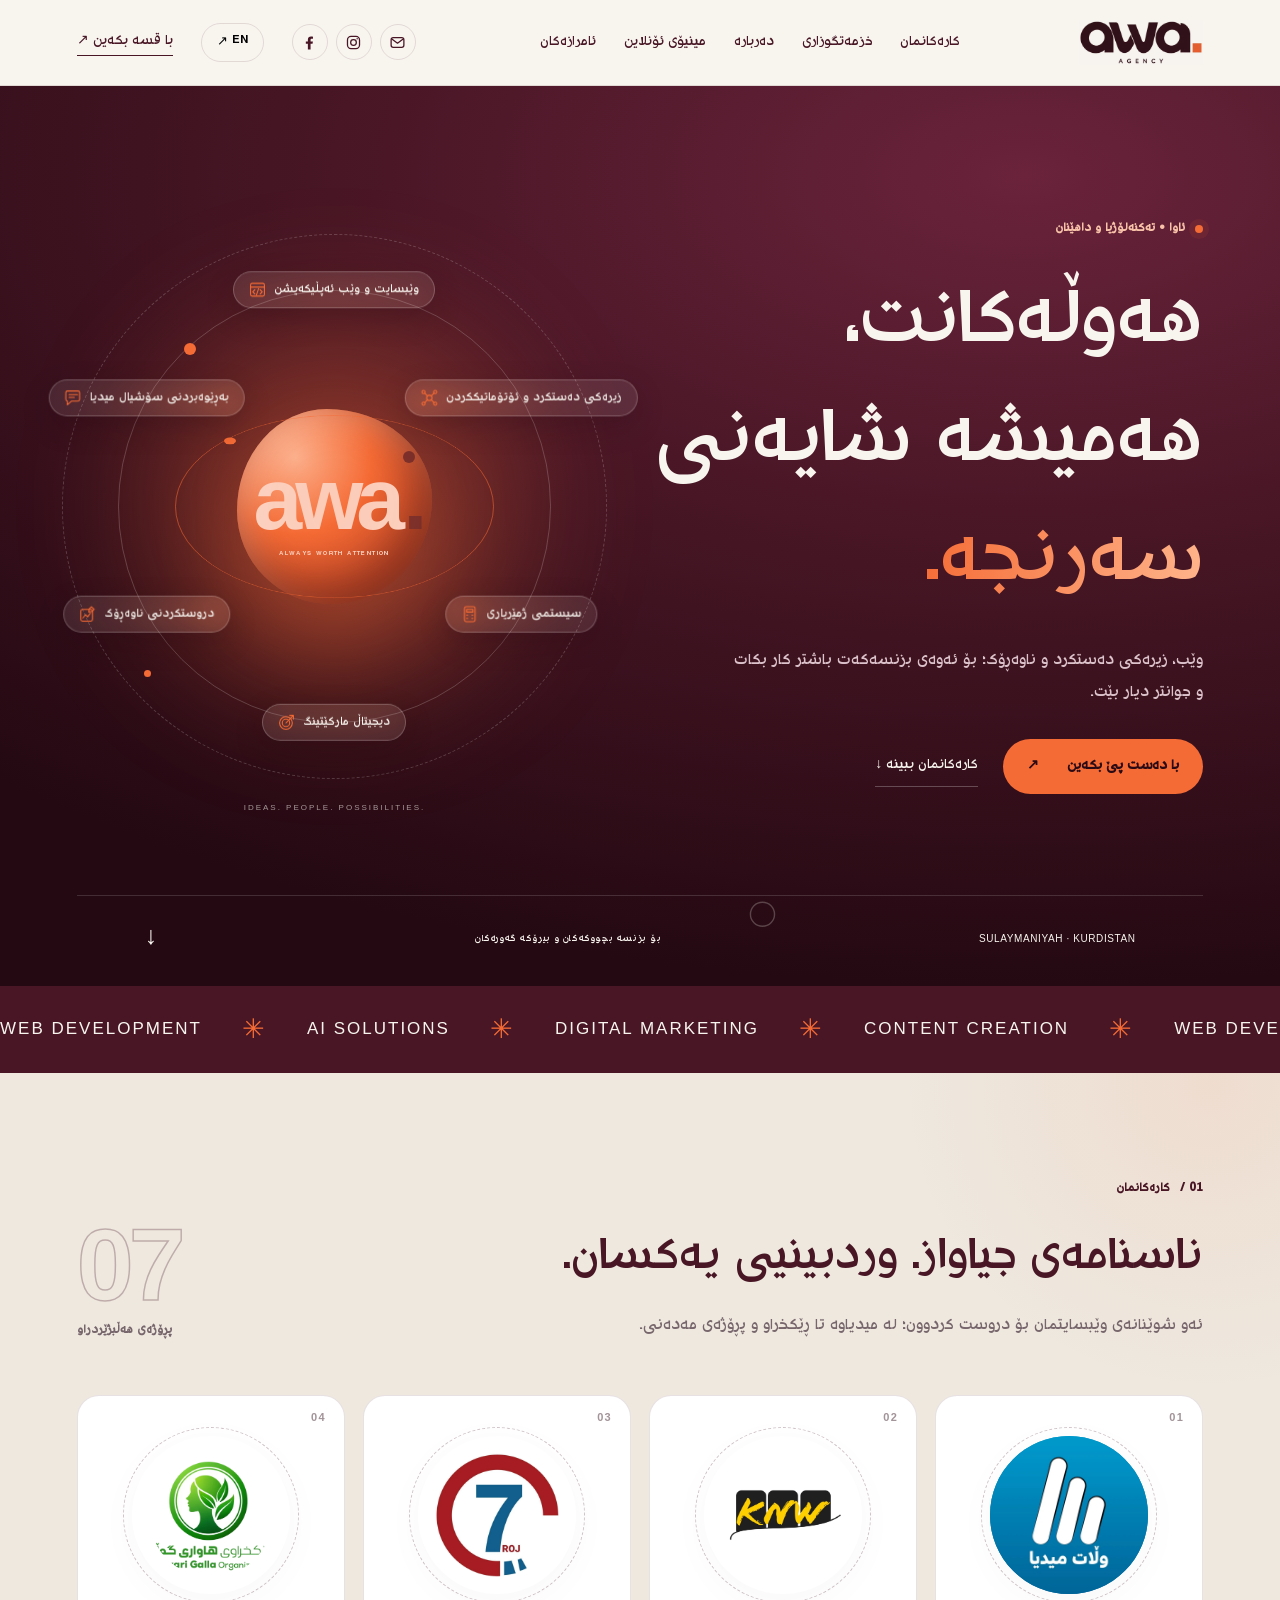
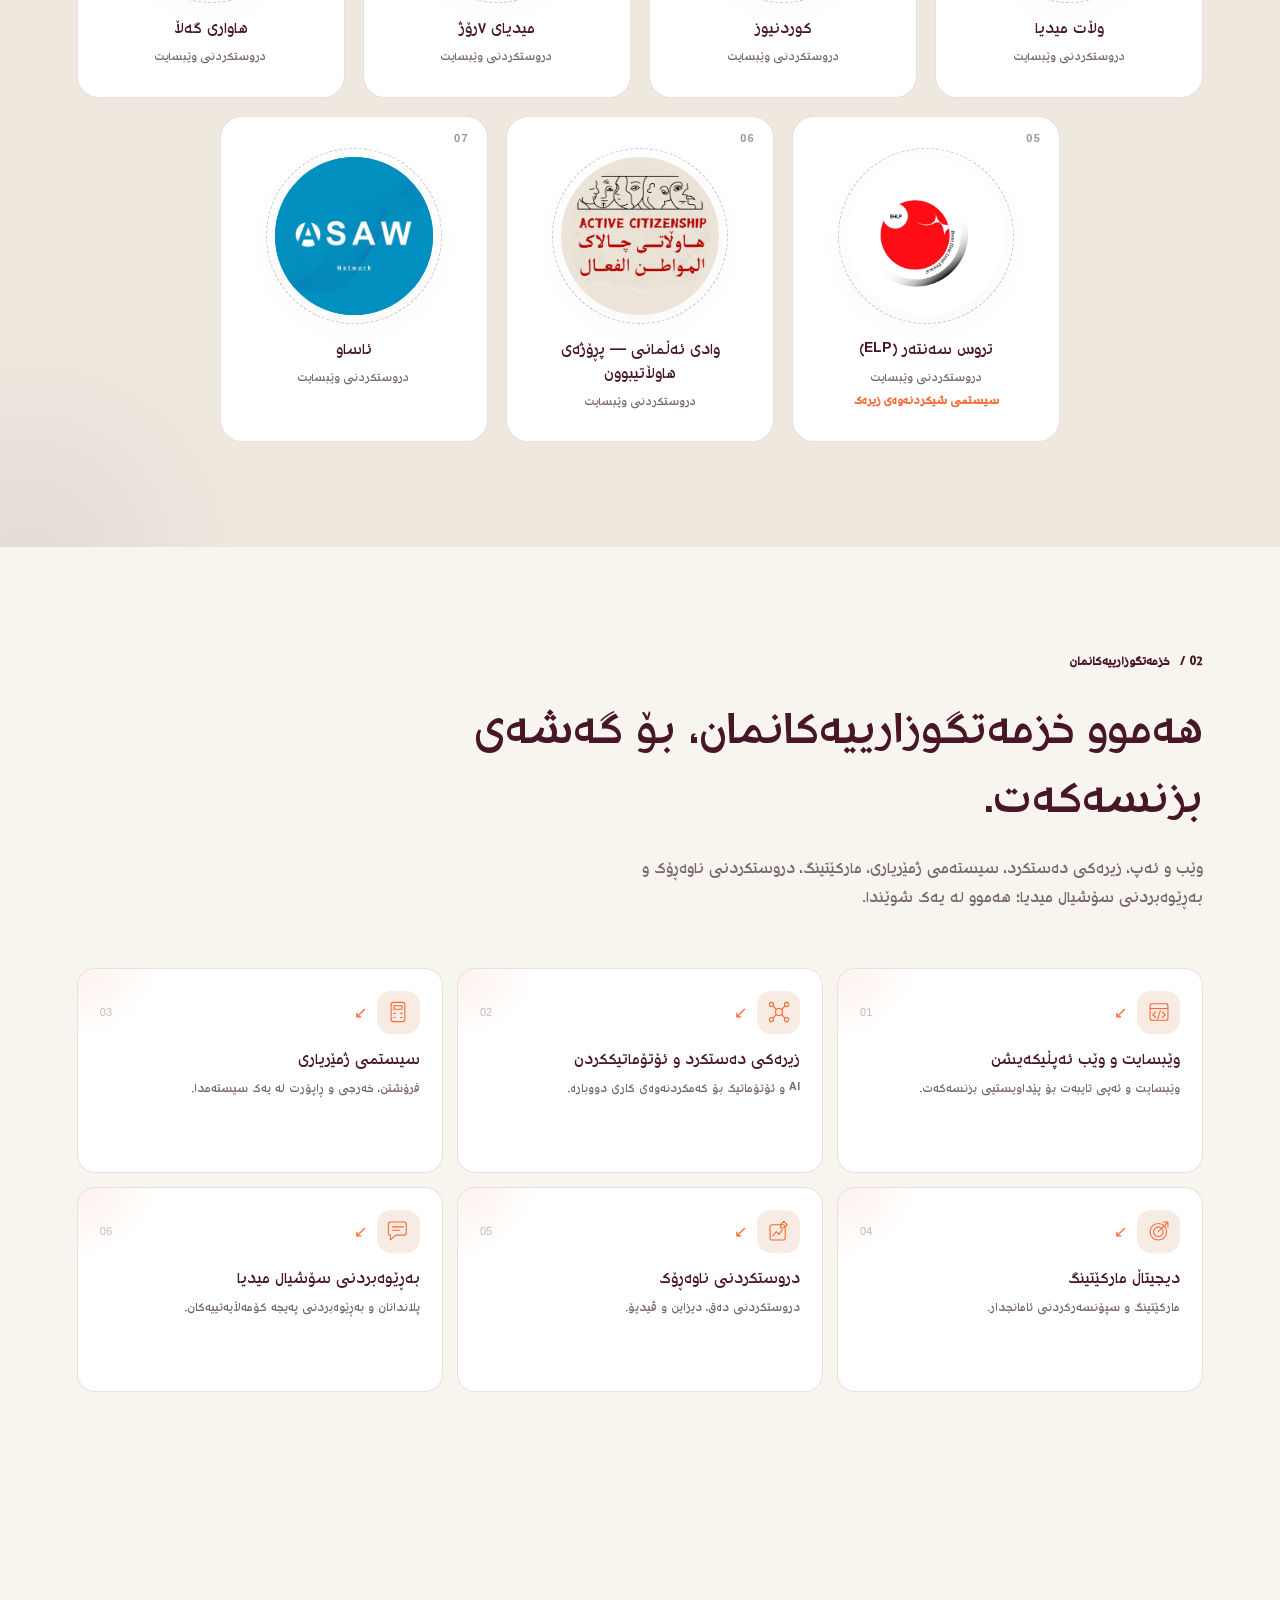
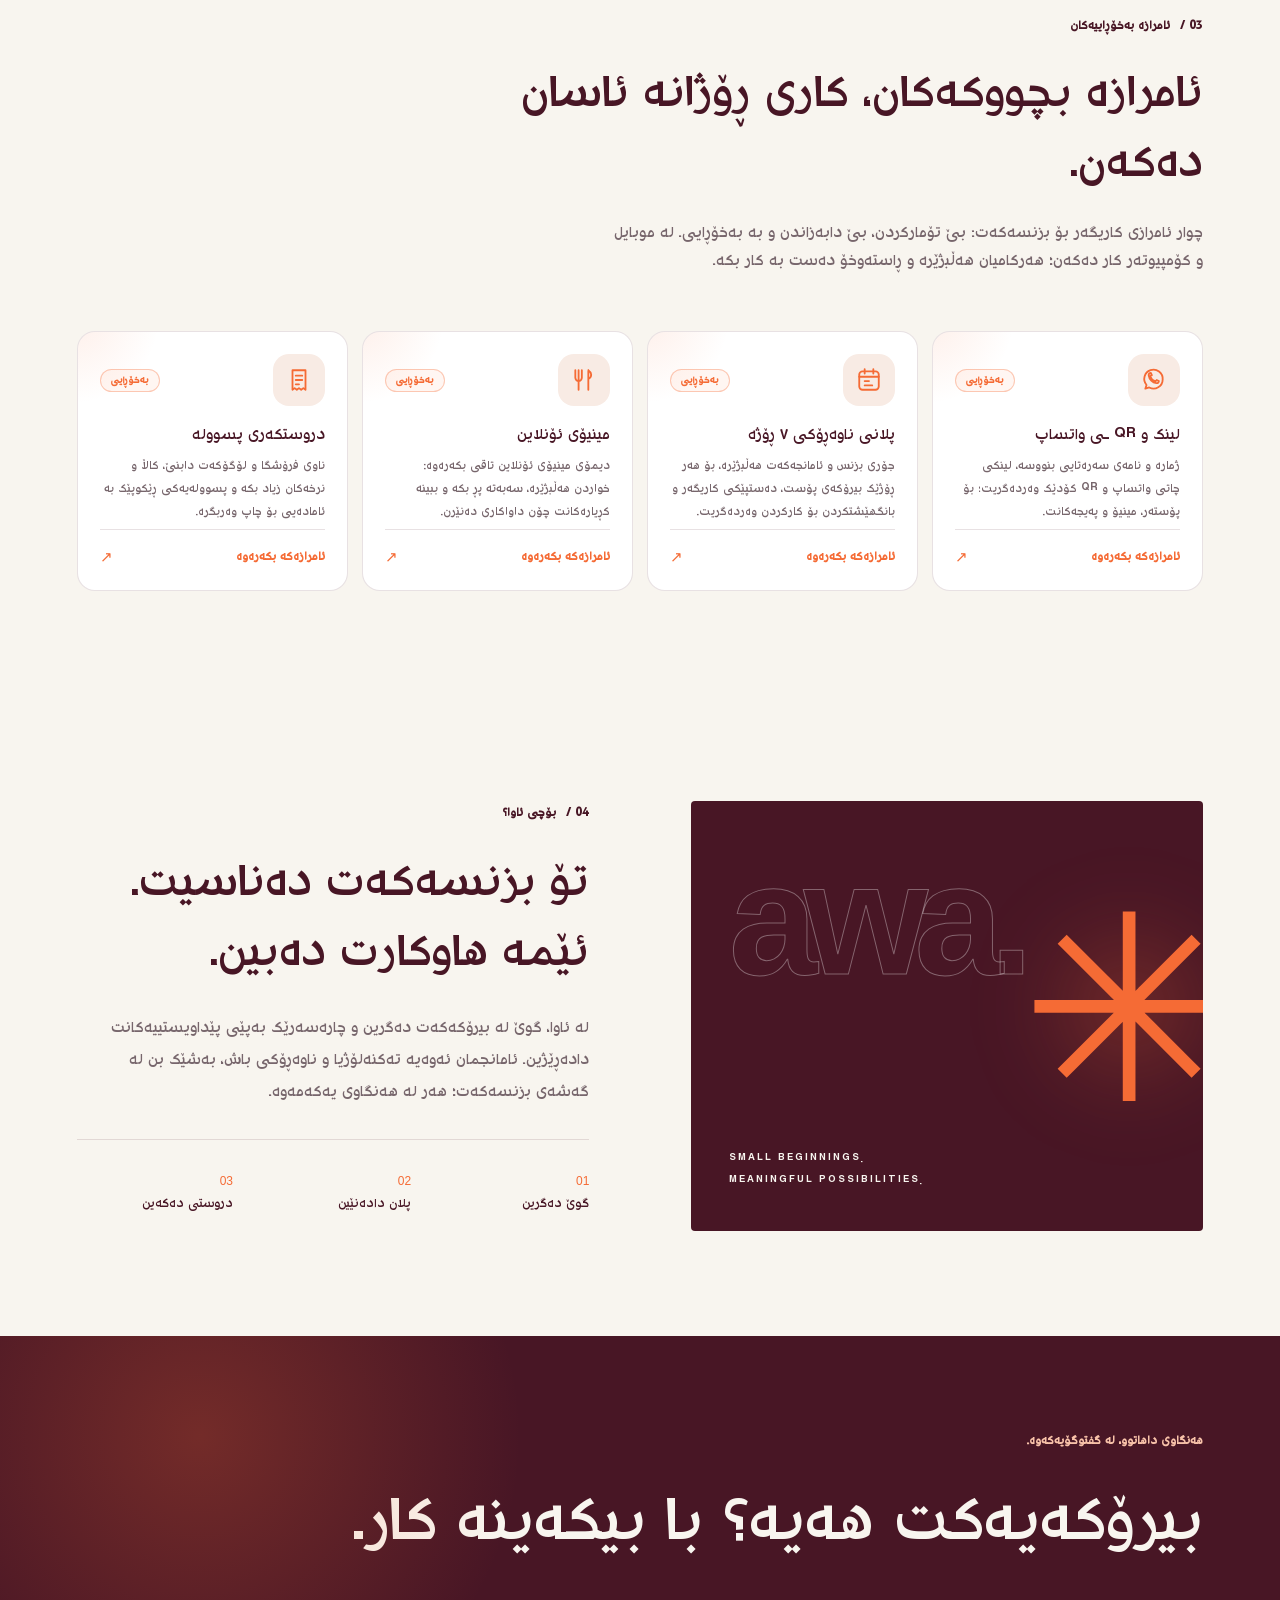
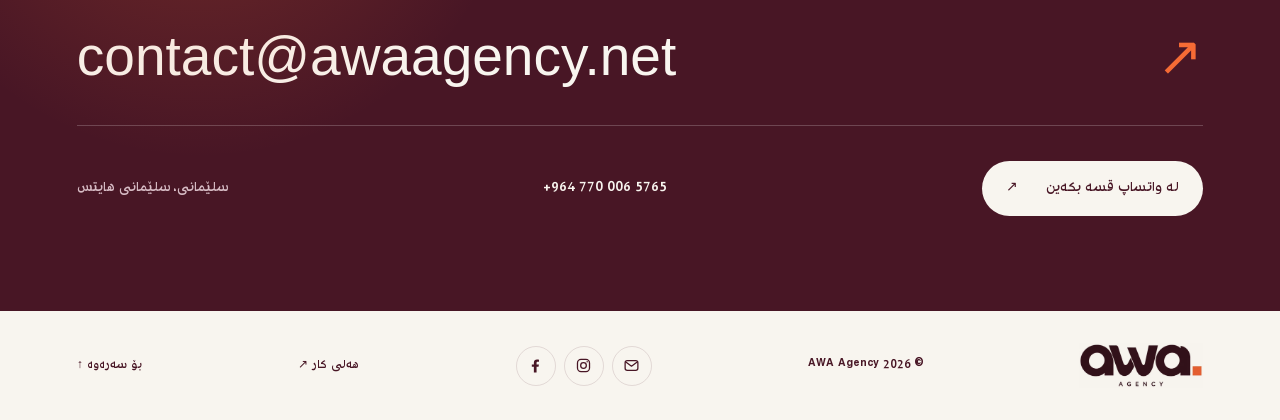
==== commit 88650b49: "Move Selected Work after hero, redesign project cards, add staggered reveal and hover transitions fo" ====
--- a/index.html
+++ b/index.html
@@ -1,17 +1,17 @@
 <!doctype html>
 <html lang="ckb" dir="rtl"><head><meta charset="UTF-8"><meta name="viewport" content="width=device-width,initial-scale=1"><meta name="theme-color" content="#481625"><meta name="description" content="AWA Agency — Web applications, AI, accounting systems, marketing, content and social media in Sulaymaniyah."><meta property="og:title" content="AWA Agency — Always Worth Attention"><meta property="og:image" content="assets/awa.webp"><meta property="og:type" content="website"><title>AWA Agency — Always Worth Attention</title><link rel="icon" href="assets/awa.webp"><link rel="preload" href="assets/fonts/rudawregular2.ttf" as="font" type="font/ttf" crossorigin><link rel="stylesheet" href="style.css"><script src="app.js" defer></script></head><body>
 <a class="skip" href="#main" data-ku="بۆ ناوەڕۆک" data-en="Skip to content">بۆ ناوەڕۆک</a><div class="progress" aria-hidden="true"></div>
-<header><a class="brand" href="#home" aria-label="AWA home"><img src="assets/awa.webp" alt="awa agency" width="160" height="58"></a><nav aria-label="Main navigation"><a href="#services" data-ku="خزمەتگوزاری" data-en="Services">خزمەتگوزاری</a><a href="#work" data-ku="کارەکانمان" data-en="Our work">کارەکانمان</a><a href="#about" data-ku="دەربارە" data-en="About">دەربارە</a><a href="tools/online-menu.html" data-ku="مینیۆی ئۆنلاین" data-en="Online menu">مینیۆی ئۆنلاین</a><a href="#tools" data-ku="ئامرازەکان" data-en="Free tools">ئامرازەکان</a></nav><div class="nav-actions"><div class="head-social social"><a href="https://www.facebook.com/awaagency.net" target="_blank" rel="noopener" aria-label="Facebook"><svg viewBox="0 0 24 24" fill="currentColor" aria-hidden="true"><path d="M13.5 22v-8.2h2.8l.5-3.3h-3.3V8.4c0-.9.4-1.7 1.8-1.7h1.6V3.8s-1.4-.3-2.8-.3c-2.7 0-4.4 1.6-4.4 4.6v2.4H6.8v3.3h2.9V22z"/></svg></a><a href="https://www.instagram.com/awagcy" target="_blank" rel="noopener" aria-label="Instagram"><svg viewBox="0 0 24 24" fill="none" stroke="currentColor" stroke-width="1.8" aria-hidden="true"><rect x="3.5" y="3.5" width="17" height="17" rx="5"/><circle cx="12" cy="12" r="4"/><circle cx="17.2" cy="6.8" r="1" fill="currentColor" stroke="none"/></svg></a><a href="mailto:contact@awaagency.net" aria-label="Email"><svg viewBox="0 0 24 24" fill="none" stroke="currentColor" stroke-width="1.8" stroke-linecap="round" stroke-linejoin="round" aria-hidden="true"><rect x="3" y="5" width="18" height="14" rx="3"/><path d="m4 7 8 6 8-6"/></svg></a></div><button id="language" lang="en" aria-label="Switch to English">EN ↗</button><a class="nav-contact" href="#contact" data-ku="با قسە بکەین ↗" data-en="Let’s talk ↗">با قسە بکەین ↗</a></div></header>
-<main id="main"><section id="home" class="hero"><canvas id="water" aria-hidden="true"></canvas><div class="wrap hero-in"><div class="hero-copy"><p class="eyebrow"><span class="dot"></span><span data-ku="ئاوا • تەکنەلۆژیا و داهێنان" data-en="AWA • TECHNOLOGY & CREATIVITY">ئاوا • تەکنەلۆژیا و داهێنان</span></p><h1><span data-ku="هەوڵەکانت،" data-en="Your ambition.">هەوڵەکانت،</span><br><span data-ku="هەمیشە شایەنی" data-en="Always worth">هەمیشە شایەنی</span><br><em data-ku="سەرنجە." data-en="attention.">سەرنجە.</em></h1><p class="lead" data-ku="وێب، زیرەکی دەستکرد و ناوەڕۆک؛ بۆ ئەوەی بزنسەکەت باشتر کار بکات و جوانتر دیار بێت." data-en="Web, AI and content. Thoughtfully brought together to help your business work better and stand out.">وێب، زیرەکی دەستکرد و ناوەڕۆک؛ بۆ ئەوەی بزنسەکەت باشتر کار بکات و جوانتر دیار بێت.</p><div class="actions"><a class="button" href="#contact"><span data-ku="با دەست پێ بکەین" data-en="Start a conversation">با دەست پێ بکەین</span><span>↗</span></a><a class="text-link" href="#work" data-ku="کارەکانمان ببینە ↓" data-en="Explore our work ↓">کارەکانمان ببینە ↓</a></div></div><div class="hero-art" aria-hidden="true"><div class="orbit orbit-one"></div><div class="orbit orbit-two"></div><div class="orbit orbit-three"></div><div class="ring" id="ring"></div><div class="core"><span>awa<span class="dotmark">.</span></span><small>ALWAYS WORTH ATTENTION</small></div><div class="art-note">IDEAS. PEOPLE. POSSIBILITIES.</div></div><div class="hero-bottom"><span>SULAYMANIYAH · KURDISTAN</span><span data-ku="بۆ بزنسە بچووکەکان و بیرۆکە گەورەکان" data-en="For small businesses. And big ideas.">بۆ بزنسە بچووکەکان و بیرۆکە گەورەکان</span><a href="#services" aria-label="Explore">↓</a></div></div></section>
+<header><a class="brand" href="#home" aria-label="AWA home"><img src="assets/awa.webp" alt="awa agency" width="160" height="58"></a><nav aria-label="Main navigation"><a href="#work" data-ku="کارەکانمان" data-en="Our work">کارەکانمان</a><a href="#services" data-ku="خزمەتگوزاری" data-en="Services">خزمەتگوزاری</a><a href="#about" data-ku="دەربارە" data-en="About">دەربارە</a><a href="tools/online-menu.html" data-ku="مینیۆی ئۆنلاین" data-en="Online menu">مینیۆی ئۆنلاین</a><a href="#tools" data-ku="ئامرازەکان" data-en="Free tools">ئامرازەکان</a></nav><div class="nav-actions"><div class="head-social social"><a href="https://www.facebook.com/awaagency.net" target="_blank" rel="noopener" aria-label="Facebook"><svg viewBox="0 0 24 24" fill="currentColor" aria-hidden="true"><path d="M13.5 22v-8.2h2.8l.5-3.3h-3.3V8.4c0-.9.4-1.7 1.8-1.7h1.6V3.8s-1.4-.3-2.8-.3c-2.7 0-4.4 1.6-4.4 4.6v2.4H6.8v3.3h2.9V22z"/></svg></a><a href="https://www.instagram.com/awagcy" target="_blank" rel="noopener" aria-label="Instagram"><svg viewBox="0 0 24 24" fill="none" stroke="currentColor" stroke-width="1.8" aria-hidden="true"><rect x="3.5" y="3.5" width="17" height="17" rx="5"/><circle cx="12" cy="12" r="4"/><circle cx="17.2" cy="6.8" r="1" fill="currentColor" stroke="none"/></svg></a><a href="mailto:contact@awaagency.net" aria-label="Email"><svg viewBox="0 0 24 24" fill="none" stroke="currentColor" stroke-width="1.8" stroke-linecap="round" stroke-linejoin="round" aria-hidden="true"><rect x="3" y="5" width="18" height="14" rx="3"/><path d="m4 7 8 6 8-6"/></svg></a></div><button id="language" lang="en" aria-label="Switch to English">EN ↗</button><a class="nav-contact" href="#contact" data-ku="با قسە بکەین ↗" data-en="Let’s talk ↗">با قسە بکەین ↗</a></div></header>
+<main id="main"><section id="home" class="hero"><canvas id="water" aria-hidden="true"></canvas><div class="wrap hero-in"><div class="hero-copy"><p class="eyebrow"><span class="dot"></span><span data-ku="ئاوا • تەکنەلۆژیا و داهێنان" data-en="AWA • TECHNOLOGY & CREATIVITY">ئاوا • تەکنەلۆژیا و داهێنان</span></p><h1><span data-ku="هەوڵەکانت،" data-en="Your ambition.">هەوڵەکانت،</span><br><span data-ku="هەمیشە شایەنی" data-en="Always worth">هەمیشە شایەنی</span><br><em data-ku="سەرنجە." data-en="attention.">سەرنجە.</em></h1><p class="lead" data-ku="وێب، زیرەکی دەستکرد و ناوەڕۆک؛ بۆ ئەوەی بزنسەکەت باشتر کار بکات و جوانتر دیار بێت." data-en="Web, AI and content. Thoughtfully brought together to help your business work better and stand out.">وێب، زیرەکی دەستکرد و ناوەڕۆک؛ بۆ ئەوەی بزنسەکەت باشتر کار بکات و جوانتر دیار بێت.</p><div class="actions"><a class="button" href="#contact"><span data-ku="با دەست پێ بکەین" data-en="Start a conversation">با دەست پێ بکەین</span><span>↗</span></a><a class="text-link" href="#work" data-ku="کارەکانمان ببینە ↓" data-en="Explore our work ↓">کارەکانمان ببینە ↓</a></div></div><div class="hero-art" aria-hidden="true"><div class="orbit orbit-one"></div><div class="orbit orbit-two"></div><div class="orbit orbit-three"></div><div class="ring" id="ring"></div><div class="core"><span>awa<span class="dotmark">.</span></span><small>ALWAYS WORTH ATTENTION</small></div><div class="art-note">IDEAS. PEOPLE. POSSIBILITIES.</div></div><div class="hero-bottom"><span>SULAYMANIYAH · KURDISTAN</span><span data-ku="بۆ بزنسە بچووکەکان و بیرۆکە گەورەکان" data-en="For small businesses. And big ideas.">بۆ بزنسە بچووکەکان و بیرۆکە گەورەکان</span><a href="#work" aria-label="Explore">↓</a></div></div></section>
 <div class="ticker" aria-hidden="true"><div>WEB DEVELOPMENT <i>✳</i> AI SOLUTIONS <i>✳</i> DIGITAL MARKETING <i>✳</i> CONTENT CREATION <i>✳</i> WEB DEVELOPMENT <i>✳</i> AI SOLUTIONS <i>✳</i> DIGITAL MARKETING <i>✳</i> CONTENT CREATION <i>✳</i></div></div>
-<section id="services" class="wrap section"><div class="section-head reveal"><p class="eyebrow">01 / <span data-ku="خزمەتگوزارییەکانمان" data-en="OUR SERVICES">خزمەتگوزارییەکانمان</span></p><h2 data-ku="هەموو خزمەتگوزارییەکانمان، بۆ گەشەی بزنسەکەت." data-en="All our services, working for your business.">هەموو خزمەتگوزارییەکانمان، بۆ گەشەی بزنسەکەت.</h2><p data-ku="وێب و ئەپ، زیرەکی دەستکرد، سیستەمی ژمێریاری، مارکێتینگ، دروستکردنی ناوەڕۆک و بەڕێوەبردنی سۆشیال میدیا؛ هەموو لە یەک شوێندا." data-en="Websites and apps, AI, accounting systems, marketing, content creation and social media management, all in one place.">وێب و ئەپ، زیرەکی دەستکرد، سیستەمی ژمێریاری، مارکێتینگ، دروستکردنی ناوەڕۆک و بەڕێوەبردنی سۆشیال میدیا؛ هەموو لە یەک شوێندا.</p></div><div id="service-grid" class="service-grid"></div><div id="service-details" class="service-details"></div></section>
-<section id="tools" class="wrap section"><div class="section-head reveal"><p class="eyebrow">02 / <span data-ku="ئامرازە بەخۆڕاییەکان" data-en="FREE BUSINESS TOOLS">ئامرازە بەخۆڕاییەکان</span></p><h2 data-ku="ئامرازە بچووکەکان، کاری ڕۆژانە ئاسان دەکەن." data-en="Small tools that make daily work easier.">ئامرازە بچووکەکان، کاری ڕۆژانە ئاسان دەکەن.</h2><p data-ku="چوار ئامرازی کاریگەر بۆ بزنسەکەت: بێ تۆمارکردن، بێ دابەزاندن و بە بەخۆڕایی. لە موبایل و کۆمپیوتەر کار دەکەن؛ هەرکامیان هەڵبژێرە و ڕاستەوخۆ دەست بە کار بکە." data-en="Four practical tools for your business: free, with no sign-up and nothing to install. They work on mobile and desktop, so pick one and start right away.">چوار ئامرازی کاریگەر بۆ بزنسەکەت: بێ تۆمارکردن، بێ دابەزاندن و بە بەخۆڕایی. لە موبایل و کۆمپیوتەر کار دەکەن؛ هەرکامیان هەڵبژێرە و ڕاستەوخۆ دەست بە کار بکە.</p></div><div class="tool-grid">
+<section id="work" class="work section"><div class="wrap"><div class="work-head"><div class="section-head reveal"><p class="eyebrow">01 / <span data-ku="کارەکانمان" data-en="SELECTED WORK">کارەکانمان</span></p><h2 data-ku="ناسنامەی جیاواز. وردبینیی یەکسان." data-en="Different identities. The same care.">ناسنامەی جیاواز. وردبینیی یەکسان.</h2><p data-ku="ئەو شوێنانەی وێبسایتمان بۆ دروست کردوون؛ لە میدیاوە تا ڕێکخراو و پڕۆژەی مەدەنی." data-en="Websites we have created for media outlets, organizations and civic projects.">ئەو شوێنانەی وێبسایتمان بۆ دروست کردوون؛ لە میدیاوە تا ڕێکخراو و پڕۆژەی مەدەنی.</p></div><div class="work-count reveal" aria-hidden="true"><b id="work-count">07</b><span data-ku="پڕۆژەی هەڵبژێردراو" data-en="Featured projects">پڕۆژەی هەڵبژێردراو</span></div></div><div id="projects" class="projects"></div></div></section>
+<section id="services" class="wrap section"><div class="section-head reveal"><p class="eyebrow">02 / <span data-ku="خزمەتگوزارییەکانمان" data-en="OUR SERVICES">خزمەتگوزارییەکانمان</span></p><h2 data-ku="هەموو خزمەتگوزارییەکانمان، بۆ گەشەی بزنسەکەت." data-en="All our services, working for your business.">هەموو خزمەتگوزارییەکانمان، بۆ گەشەی بزنسەکەت.</h2><p data-ku="وێب و ئەپ، زیرەکی دەستکرد، سیستەمی ژمێریاری، مارکێتینگ، دروستکردنی ناوەڕۆک و بەڕێوەبردنی سۆشیال میدیا؛ هەموو لە یەک شوێندا." data-en="Websites and apps, AI, accounting systems, marketing, content creation and social media management, all in one place.">وێب و ئەپ، زیرەکی دەستکرد، سیستەمی ژمێریاری، مارکێتینگ، دروستکردنی ناوەڕۆک و بەڕێوەبردنی سۆشیال میدیا؛ هەموو لە یەک شوێندا.</p></div><div id="service-grid" class="service-grid"></div><div id="service-details" class="service-details"></div></section>
+<section id="tools" class="wrap section"><div class="section-head reveal"><p class="eyebrow">03 / <span data-ku="ئامرازە بەخۆڕاییەکان" data-en="FREE BUSINESS TOOLS">ئامرازە بەخۆڕاییەکان</span></p><h2 data-ku="ئامرازە بچووکەکان، کاری ڕۆژانە ئاسان دەکەن." data-en="Small tools that make daily work easier.">ئامرازە بچووکەکان، کاری ڕۆژانە ئاسان دەکەن.</h2><p data-ku="چوار ئامرازی کاریگەر بۆ بزنسەکەت: بێ تۆمارکردن، بێ دابەزاندن و بە بەخۆڕایی. لە موبایل و کۆمپیوتەر کار دەکەن؛ هەرکامیان هەڵبژێرە و ڕاستەوخۆ دەست بە کار بکە." data-en="Four practical tools for your business: free, with no sign-up and nothing to install. They work on mobile and desktop, so pick one and start right away.">چوار ئامرازی کاریگەر بۆ بزنسەکەت: بێ تۆمارکردن، بێ دابەزاندن و بە بەخۆڕایی. لە موبایل و کۆمپیوتەر کار دەکەن؛ هەرکامیان هەڵبژێرە و ڕاستەوخۆ دەست بە کار بکە.</p></div><div class="tool-grid">
 <a class="tool-card reveal" href="tools/whatsapp.html"><div class="tool-top"><span class="tool-icon"><svg viewBox="0 0 24 24" aria-hidden="true"><path d="M20 11.5a8.4 8.4 0 0 1-12.4 7.4L4 20l1.1-3.4A8.5 8.5 0 1 1 20 11.5Z"/><path d="M8.5 8.5c.8 2.5 2.2 3.9 4.8 4.8l1.2-1.3 2 .9c0 1.4-1 2.1-2.3 2-3.6-.5-6.6-3.5-7.1-7.1-.1-1.3.6-2.3 2-2.3l.9 2Z"/></svg></span><span class="tool-tag" data-ku="بەخۆڕایی" data-en="Free">بەخۆڕایی</span></div><h3 data-ku="لینک و QR ـی واتساپ" data-en="WhatsApp link & QR">لینک و QR ـی واتساپ</h3><p data-ku="ژمارە و نامەی سەرەتایی بنووسە، لینکی چاتی واتساپ و QR کۆدێک وەردەگریت؛ بۆ پۆستەر، مینیۆ و پەیجەکانت." data-en="Enter a number and a starter message to get a direct chat link and a QR code, ready for posters, menus and social pages.">ژمارە و نامەی سەرەتایی بنووسە، لینکی چاتی واتساپ و QR کۆدێک وەردەگریت؛ بۆ پۆستەر، مینیۆ و پەیجەکانت.</p><span class="tool-cta"><span data-ku="ئامرازەکە بکەرەوە" data-en="Open the tool">ئامرازەکە بکەرەوە</span><b aria-hidden="true">↗</b></span></a>
 <a class="tool-card reveal" href="tools/content-planner.html"><div class="tool-top"><span class="tool-icon"><svg viewBox="0 0 24 24" aria-hidden="true"><rect x="3" y="4" width="18" height="17" rx="3"/><path d="M8 2v4m8-4v4M3 9h18m-13 4h4m-4 4h7"/></svg></span><span class="tool-tag" data-ku="بەخۆڕایی" data-en="Free">بەخۆڕایی</span></div><h3 data-ku="پلانی ناوەڕۆکی ٧ ڕۆژە" data-en="7-day content planner">پلانی ناوەڕۆکی ٧ ڕۆژە</h3><p data-ku="جۆری بزنس و ئامانجەکەت هەڵبژێرە، بۆ هەر ڕۆژێک بیرۆکەی پۆست، دەستپێکی کاریگەر و بانگهێشتکردن بۆ کارکردن وەردەگریت." data-en="Choose your business type and goal to get a post idea, an opening hook and a call to action for every day of the week.">جۆری بزنس و ئامانجەکەت هەڵبژێرە، بۆ هەر ڕۆژێک بیرۆکەی پۆست، دەستپێکی کاریگەر و بانگهێشتکردن بۆ کارکردن وەردەگریت.</p><span class="tool-cta"><span data-ku="ئامرازەکە بکەرەوە" data-en="Open the tool">ئامرازەکە بکەرەوە</span><b aria-hidden="true">↗</b></span></a>
 <a class="tool-card reveal" href="tools/online-menu.html"><div class="tool-top"><span class="tool-icon"><svg viewBox="0 0 24 24" aria-hidden="true"><path d="M4 3v7a3 3 0 0 0 6 0V3M7 3v18m9-18v18m0-18c3 2 4 6 0 8"/></svg></span><span class="tool-tag" data-ku="بەخۆڕایی" data-en="Free">بەخۆڕایی</span></div><h3 data-ku="مینیۆی ئۆنلاین" data-en="Online menu">مینیۆی ئۆنلاین</h3><p data-ku="دیمۆی مینیۆی ئۆنلاین تاقی بکەرەوە: خواردن هەڵبژێرە، سەبەتە پڕ بکە و ببینە کڕیارەکانت چۆن داواکاری دەنێرن." data-en="Try a live menu demo: pick items, fill the basket and see how your customers could place an order.">دیمۆی مینیۆی ئۆنلاین تاقی بکەرەوە: خواردن هەڵبژێرە، سەبەتە پڕ بکە و ببینە کڕیارەکانت چۆن داواکاری دەنێرن.</p><span class="tool-cta"><span data-ku="ئامرازەکە بکەرەوە" data-en="Open the tool">ئامرازەکە بکەرەوە</span><b aria-hidden="true">↗</b></span></a>
 <a class="tool-card reveal" href="tools/receipt-maker.html"><div class="tool-top"><span class="tool-icon"><svg viewBox="0 0 24 24" aria-hidden="true"><path d="M6 3h12v18l-2-1.5L14 21l-2-1.5L10 21l-2-1.5L6 21V3Z"/><path d="M9 8h6m-6 4h6m-6 4h3"/></svg></span><span class="tool-tag" data-ku="بەخۆڕایی" data-en="Free">بەخۆڕایی</span></div><h3 data-ku="دروستکەری پسوولە" data-en="Receipt maker">دروستکەری پسوولە</h3><p data-ku="ناوی فرۆشگا و لۆگۆکەت دابنێ، کاڵا و نرخەکان زیاد بکە و پسوولەیەکی ڕێکوپێک بە ئامادەیی بۆ چاپ وەربگرە." data-en="Add your store name and logo, list items and prices, and get a tidy receipt that is ready to print.">ناوی فرۆشگا و لۆگۆکەت دابنێ، کاڵا و نرخەکان زیاد بکە و پسوولەیەکی ڕێکوپێک بە ئامادەیی بۆ چاپ وەربگرە.</p><span class="tool-cta"><span data-ku="ئامرازەکە بکەرەوە" data-en="Open the tool">ئامرازەکە بکەرەوە</span><b aria-hidden="true">↗</b></span></a>
 </div></section>
-<section id="work" class="work section"><div class="wrap"><div class="section-head reveal"><p class="eyebrow">03 / <span data-ku="کارەکانمان" data-en="SELECTED WORK">کارەکانمان</span></p><h2 data-ku="ناسنامەی جیاواز. وردبینیی یەکسان." data-en="Different identities. The same care.">ناسنامەی جیاواز. وردبینیی یەکسان.</h2><p data-ku="ئەو شوێنانەی وێبسایتمان بۆ دروست کردوون؛ لە میدیاوە تا ڕێکخراو و پڕۆژەی مەدەنی." data-en="Websites we have created for media outlets, organizations and civic projects.">ئەو شوێنانەی وێبسایتمان بۆ دروست کردوون؛ لە میدیاوە تا ڕێکخراو و پڕۆژەی مەدەنی.</p></div><div id="projects" class="projects"></div></div></section>
 <section id="about" class="wrap section about"><div class="about-art reveal" aria-hidden="true"><div class="outline-word">awa.</div><span class="big-asterisk">✳</span><p>SMALL BEGINNINGS.<br>MEANINGFUL POSSIBILITIES.</p></div><div class="about-copy reveal"><p class="eyebrow">04 / <span data-ku="بۆچی ئاوا؟" data-en="WHY AWA?">بۆچی ئاوا؟</span></p><h2 data-ku="تۆ بزنسەکەت دەناسیت. ئێمە هاوکارت دەبین." data-en="You know your business. We help bring it forward.">تۆ بزنسەکەت دەناسیت. ئێمە هاوکارت دەبین.</h2><p data-ku="لە ئاوا، گوێ لە بیرۆکەکەت دەگرین و چارەسەرێک بەپێی پێداویستییەکانت دادەڕێژین. ئامانجمان ئەوەیە تەکنەلۆژیا و ناوەڕۆکی باش، بەشێک بن لە گەشەی بزنسەکەت؛ هەر لە هەنگاوی یەکەمەوە." data-en="At AWA, we listen first. Then we shape the right technology and content around your needs, helping your business move forward from its very first steps.">لە ئاوا، گوێ لە بیرۆکەکەت دەگرین و چارەسەرێک بەپێی پێداویستییەکانت دادەڕێژین. ئامانجمان ئەوەیە تەکنەلۆژیا و ناوەڕۆکی باش، بەشێک بن لە گەشەی بزنسەکەت؛ هەر لە هەنگاوی یەکەمەوە.</p><div class="steps"><div><b>01</b><span data-ku="گوێ دەگرین" data-en="We listen">گوێ دەگرین</span></div><div><b>02</b><span data-ku="پلان دادەنێین" data-en="We plan">پلان دادەنێین</span></div><div><b>03</b><span data-ku="دروستی دەکەین" data-en="We create">دروستی دەکەین</span></div></div></div></section>
 <section id="contact" class="contact"><div class="wrap"><p class="eyebrow reveal" data-ku="هەنگاوی داهاتوو، لە گفتوگۆیەکەوە." data-en="YOUR NEXT CHAPTER STARTS WITH A CONVERSATION.">هەنگاوی داهاتوو، لە گفتوگۆیەکەوە.</p><h2 class="reveal" data-ku="بیرۆکەیەکت هەیە؟ با بیکەینە کار." data-en="Have something in mind? Let’s make it happen.">بیرۆکەیەکت هەیە؟ با بیکەینە کار.</h2><a class="contact-email" href="mailto:contact@awaagency.net">contact@awaagency.net <span>↗</span></a><div class="contact-bottom"><a class="button light" href="https://wa.me/9647700065765" target="_blank" rel="noopener"><span data-ku="لە واتساپ قسە بکەین" data-en="Chat on WhatsApp">لە واتساپ قسە بکەین</span>↗</a><a href="tel:+9647700065765" dir="ltr">+964 770 006 5765</a><p data-ku="سلێمانی، سلێمانی هایتس" data-en="Sulaymaniyah, Slemani Heights">سلێمانی، سلێمانی هایتس</p></div></div></section></main>
 <footer class="wrap"><a class="brand" href="#home"><img src="assets/awa.webp" alt="AWA Agency" width="140" height="50"></a><span>© <span id="year"></span> AWA Agency</span><div class="foot-social social"><a href="https://www.facebook.com/awaagency.net" target="_blank" rel="noopener" aria-label="Facebook"><svg viewBox="0 0 24 24" fill="currentColor" aria-hidden="true"><path d="M13.5 22v-8.2h2.8l.5-3.3h-3.3V8.4c0-.9.4-1.7 1.8-1.7h1.6V3.8s-1.4-.3-2.8-.3c-2.7 0-4.4 1.6-4.4 4.6v2.4H6.8v3.3h2.9V22z"/></svg></a><a href="https://www.instagram.com/awagcy" target="_blank" rel="noopener" aria-label="Instagram"><svg viewBox="0 0 24 24" fill="none" stroke="currentColor" stroke-width="1.8" aria-hidden="true"><rect x="3.5" y="3.5" width="17" height="17" rx="5"/><circle cx="12" cy="12" r="4"/><circle cx="17.2" cy="6.8" r="1" fill="currentColor" stroke="none"/></svg></a><a href="mailto:contact@awaagency.net" aria-label="Email"><svg viewBox="0 0 24 24" fill="none" stroke="currentColor" stroke-width="1.8" stroke-linecap="round" stroke-linejoin="round" aria-hidden="true"><rect x="3" y="5" width="18" height="14" rx="3"/><path d="m4 7 8 6 8-6"/></svg></a></div><a href="mailto:jobs@awaagency.net" data-ku="هەلی کار ↗" data-en="Careers ↗">هەلی کار ↗</a><a href="#home" data-ku="بۆ سەرەوە ↑" data-en="Back to top ↑">بۆ سەرەوە ↑</a></footer></body></html>
--- a/style.css
+++ b/style.css
@@ -1,4 +1,4 @@
-:root{--ink:#481625;--orange:#f56b35;--paper:#f8f5ef;--muted:#77666c;--line:#48162520}*{box-sizing:border-box}html{scroll-behavior:smooth;scroll-padding-top:100px}body{margin:0;background:var(--paper);color:var(--ink);font-family:Tahoma,Arial,sans-serif;line-height:1.8}a{color:inherit;text-decoration:none}button{font:inherit}button,a{-webkit-tap-highlight-color:transparent}a:focus-visible,button:focus-visible,.project:focus-visible{outline:3px solid var(--orange);outline-offset:6px}img{max-width:100%}h1,h2,h3,p{margin:0}h1,h2,h3{line-height:1.5}h1,h2{letter-spacing:-.035em}h2{font-size:clamp(28px,3.6vw,48px)}.wrap{max-width:1280px;width:88%;margin:auto}.progress{position:fixed;top:0;left:0;height:3px;background:var(--orange);z-index:100;width:0}header{width:100%;display:flex;align-items:center;justify-content:space-between;padding:20px 6%;border-bottom:1px solid var(--line);background:#f8f5efed;backdrop-filter:blur(14px);position:sticky;top:0;z-index:50;gap:20px}.brand img{width:124px;height:45px;object-fit:contain;mix-blend-mode:multiply;display:block}nav,.nav-actions{display:flex;align-items:center;gap:28px}nav a{font-size:14px;position:relative}nav a:after{content:'';height:2px;width:0;position:absolute;bottom:-4px;inset-inline-start:0;background:var(--orange);transition:width .3s}nav a:hover:after{width:100%}#language{background:transparent;border:1px solid var(--line);border-radius:50px;padding:7px 15px;cursor:pointer;font-size:13px}.nav-contact{font-size:14px;border-bottom:1px solid var(--ink)}.hero{position:relative;min-height:760px;display:grid;grid-template-columns:1.1fr 1fr;align-items:center;gap:4%;padding-top:60px;padding-bottom:110px}.eyebrow{font-size:12px;font-weight:600;letter-spacing:.08em;display:flex;align-items:center;gap:10px;margin-bottom:24px}.dot{height:8px;width:8px;display:inline-block;border-radius:50%;background:var(--orange);box-shadow:0 0 0 6px #f56b3515}.hero h1{font-size:clamp(40px,5.1vw,74px);line-height:1.55}.hero em{font-style:normal;color:var(--orange);position:relative}.lead{font-size:16px;max-width:470px;color:var(--muted);margin:24px 0 30px}.actions{display:flex;align-items:center;gap:25px;flex-wrap:wrap}.button{background:var(--ink);color:var(--paper);padding:15px 24px;border-radius:50px;display:inline-flex;align-items:center;gap:28px;font-size:14px;transition:transform .3s,background .3s}.button:hover{transform:translateY(-4px);background:#6a233b}.text-link{font-size:14px;border-bottom:1px solid var(--line);padding:8px 0}.hero-art{position:relative;aspect-ratio:1;direction:ltr;display:grid;place-items:center;isolation:isolate}.hero-art:before{content:'';position:absolute;inset:15%;background:#e7c9be;filter:blur(70px);border-radius:50%;opacity:.6}.core{width:67%;height:67%;border-radius:50%;background:linear-gradient(135deg,#762c47,#481625 55%,#290b15);box-shadow:inset 4px 5px 18px #ffffff20,20px 35px 70px #48162522;display:flex;align-items:center;justify-content:center;flex-direction:column;color:var(--paper);animation:float 7s ease-in-out infinite}.core>span{font-family:Arial,sans-serif;font-size:clamp(80px,11vw,158px);font-weight:900;letter-spacing:-.1em;line-height:1.2;padding-right:12px}.orange{color:var(--orange)}.core small{font-size:8px;letter-spacing:2px}.orbit{position:absolute;inset:5%;border:1px solid #48162525;border-radius:50%;animation:spin 32s linear infinite}.orbit:after{content:'';position:absolute;left:15%;top:12%;width:12px;height:12px;background:var(--orange);border-radius:50%}.orbit-two{inset:-2%;border-style:dashed;animation-direction:reverse;animation-duration:50s}.orbit-two:after{width:7px;height:7px;top:80%}.orbit-three{inset:12%;transform:rotateX(55deg);border-color:#f56b3550;animation:none}.floating{position:absolute;background:var(--paper);box-shadow:0 12px 30px #48162512;border:1px solid var(--line);border-radius:16px;font-size:11px;letter-spacing:1px;padding:14px 19px;display:flex;align-items:center;gap:22px;animation:float 6s ease-in-out infinite}.floating b{color:var(--orange);font-size:22px}.pill-one{top:6%;right:2%}.pill-two{bottom:5%;left:9%;animation-delay:-2s}.pill-three{top:50%;left:-3%;animation-delay:-4s}.art-note{position:absolute;bottom:-10%;font-size:8px;letter-spacing:2px;opacity:.5}.hero-bottom{position:absolute;bottom:25px;left:0;width:100%;display:flex;justify-content:space-between;border-top:1px solid var(--line);padding-top:20px;align-items:center;font-size:10px;letter-spacing:.06em}.hero-bottom a{font-size:25px}.ticker{background:var(--ink);color:var(--paper);overflow:hidden;padding:19px 0;direction:ltr}.ticker>div{display:flex;align-items:center;gap:40px;width:max-content;animation:marquee 40s linear infinite;letter-spacing:2px;font-size:17px}.ticker i{font-style:normal;font-size:27px;color:var(--orange)}.section{padding-top:105px;padding-bottom:105px}.section-head{max-width:730px;margin-bottom:54px}.section-head>p:last-child{color:var(--muted);margin-top:20px;max-width:600px}.service-grid{display:grid;grid-template-columns:repeat(3,1fr)}.service{padding:32px;border-top:1px solid var(--line);border-inline-end:1px solid var(--line);position:relative;transition:background .35s,transform .35s}.service:nth-child(3n){border-inline-end:0}.service:hover{background:#f1e7df;transform:translateY(-5px)}.service-top{display:flex;justify-content:space-between;align-items:center;margin-bottom:25px}.icon{width:44px;height:44px;color:var(--orange)}.service-top span{font:12px Arial;opacity:.4}.service h3{font-size:19px;margin-bottom:13px}.service p{font-size:14px;color:var(--muted)}.work{background:#eee8df}.projects{display:grid;grid-template-columns:repeat(3,1fr);gap:50px 36px}.project{text-align:center;padding:12px;outline:none}.logo-circle{width:210px;height:210px;margin:0 auto 24px;position:relative;border-radius:50%;display:grid;place-items:center;background:white;box-shadow:0 8px 40px #48162508;transition:transform .5s}.logo-circle:before{content:'';position:absolute;inset:-9px;border:1px dashed #48162540;border-radius:50%;transition:border-color .3s;animation:spin 20s linear infinite;animation-play-state:paused}.logo-circle:after{content:'';position:absolute;inset:-10px;border:2px solid transparent;border-top-color:var(--orange);border-radius:50%;opacity:0;animation:spin 4s linear infinite;animation-play-state:paused;transition:opacity .3s}.project:hover .logo-circle,.project:focus .logo-circle{transform:translateY(-8px) scale(1.03)}.project:hover .logo-circle:before,.project:hover .logo-circle:after,.project:focus .logo-circle:before,.project:focus .logo-circle:after{animation-play-state:running;opacity:1}.logo-circle img{width:70%;height:70%;object-fit:contain;transition:transform .5s}.project:hover img{transform:scale(1.04)}.project h3{font-size:17px}.project p{font-size:12px;color:var(--muted);margin-top:7px}.about{display:grid;grid-template-columns:1fr 1fr;gap:9%;align-items:center}.about-art{min-height:430px;background:var(--ink);color:var(--paper);border-radius:4px;position:relative;overflow:hidden;direction:ltr;padding:38px;display:flex;flex-direction:column;justify-content:space-between}.outline-word{font:900 160px/1 Arial;letter-spacing:-14px;color:transparent;-webkit-text-stroke:1px #ffffff40}.big-asterisk{position:absolute;font:260px/1 Arial;color:var(--orange);right:-35px;top:80px;animation:spin 40s linear infinite}.about-art p{font-size:11px;letter-spacing:2px;line-height:2}.about-copy>p:not(.eyebrow){color:var(--muted);margin-top:24px}.steps{display:flex;gap:22px;border-top:1px solid var(--line);margin-top:30px;padding-top:20px}.steps div{display:flex;flex-direction:column;font-size:13px;gap:5px}.steps b{font:12px Arial;color:var(--orange)}.contact{background:var(--ink);color:var(--paper);padding:95px 0}.contact h2{font-size:clamp(32px,5vw,64px);max-width:850px}.contact .eyebrow{color:#f8c2a9}.contact-email{direction:ltr;display:flex;align-items:center;justify-content:space-between;gap:10px;font:clamp(20px,4.3vw,58px)/1.4 Arial;margin-top:45px;border-bottom:1px solid #ffffff35;padding-bottom:30px;overflow-wrap:anywhere}.contact-email span{color:var(--orange)}.contact-bottom{display:flex;gap:25px;align-items:center;justify-content:space-between;margin-top:35px;font-size:14px}.light{background:var(--paper);color:var(--ink)}.light:hover{background:#f8d5bd}.contact-bottom p{color:#d7bcc5}footer{display:flex;align-items:center;justify-content:space-between;padding-top:32px;padding-bottom:32px;gap:20px;font-size:12px}.skip{position:fixed;top:-100px;z-index:120;background:var(--ink);color:white;padding:12px}.skip:focus{top:12px}.reveal{opacity:1}.motion .reveal{opacity:0;transform:translateY(24px);transition:opacity .75s,transform .75s}.motion .reveal.visible{opacity:1;transform:none}.hero-copy{animation:enter .9s ease-out both}.hero-art{animation:enter 1.2s ease-out both}html[dir=ltr] body{font-family:Arial,sans-serif}html[dir=ltr] h1{line-height:1.15}html[dir=ltr] h2{line-height:1.2}@keyframes spin{to{rotate:360deg}}@keyframes float{50%{transform:translateY(-12px)}}@keyframes enter{from{opacity:0;transform:translateY(20px)}to{opacity:1;transform:none}}@keyframes marquee{to{transform:translateX(-50%)}}@media(max-width:900px){nav{gap:15px}.nav-contact{display:none}.hero{min-height:650px}.hero h1{font-size:42px}.service-grid{grid-template-columns:repeat(2,1fr)}.service:nth-child(3n){border-inline-end:1px solid var(--line)}.service:nth-child(2n){border-inline-end:0}.logo-circle{width:170px;height:170px}.about{gap:5%}.about-art{min-height:380px}.contact-bottom{flex-wrap:wrap}}@media(max-width:640px){header{padding:14px 6%;gap:12px}.brand img{width:95px;height:35px}nav{gap:12px}nav a{font-size:11px}nav a:last-child{display:none}#language{font-size:11px;padding:5px 10px}.hero{grid-template-columns:1fr;padding-top:40px;padding-bottom:90px;gap:45px}.hero h1{font-size:43px}.lead{font-size:14px}.hero-art{width:85%;margin:0 auto 25px}.core>span{font-size:100px}.core small{font-size:6px}.hero-bottom{font-size:8px;gap:10px}.hero-bottom span:nth-child(2){max-width:130px}.art-note{bottom:-8%}.section{padding-top:65px;padding-bottom:65px}.section-head{margin-bottom:35px}.section-head>p:last-child{font-size:14px}.service-grid{grid-template-columns:1fr}.service{padding:24px 5px;border-inline-end:0!important}.service-top{margin-bottom:15px}.projects{grid-template-columns:repeat(2,1fr);gap:35px 12px}.logo-circle{width:130px;height:130px}.project{padding:5px}.project h3{font-size:14px}.project p{font-size:11px}.about{grid-template-columns:1fr;gap:40px}.about-art{min-height:330px}.about-copy p{font-size:14px}.contact{padding:60px 0}.contact-bottom{flex-direction:column;align-items:flex-start;gap:20px}.contact-email{font-size:21px}footer{flex-wrap:wrap;gap:25px}footer>*{flex-basis:40%}.ticker>div{font-size:13px}.eyebrow{font-size:10px}.floating{padding:10px 14px;font-size:9px}.actions{gap:18px}.button{font-size:13px;padding:13px 20px}}@media(prefers-reduced-motion:reduce){*,*:before,*:after{animation:none!important;transition:none!important;scroll-behavior:auto!important}.motion .reveal{opacity:1;transform:none}}
+:root{--ink:#481625;--orange:#f56b35;--paper:#f8f5ef;--muted:#77666c;--line:#48162520}*{box-sizing:border-box}html{scroll-behavior:smooth;scroll-padding-top:100px}body{margin:0;background:var(--paper);color:var(--ink);font-family:Tahoma,Arial,sans-serif;line-height:1.8}a{color:inherit;text-decoration:none}button{font:inherit}button,a{-webkit-tap-highlight-color:transparent}a:focus-visible,button:focus-visible,.project:focus-visible{outline:3px solid var(--orange);outline-offset:6px}img{max-width:100%}h1,h2,h3,p{margin:0}h1,h2,h3{line-height:1.5}h1,h2{letter-spacing:-.035em}h2{font-size:clamp(28px,3.6vw,48px)}.wrap{max-width:1280px;width:88%;margin:auto}.progress{position:fixed;top:0;left:0;height:3px;background:var(--orange);z-index:100;width:0}header{width:100%;display:flex;align-items:center;justify-content:space-between;padding:20px 6%;border-bottom:1px solid var(--line);background:#f8f5efed;backdrop-filter:blur(14px);position:sticky;top:0;z-index:50;gap:20px}.brand img{width:124px;height:45px;object-fit:contain;mix-blend-mode:multiply;display:block}nav,.nav-actions{display:flex;align-items:center;gap:28px}nav a{font-size:14px;position:relative}nav a:after{content:'';height:2px;width:0;position:absolute;bottom:-4px;inset-inline-start:0;background:var(--orange);transition:width .3s}nav a:hover:after{width:100%}#language{background:transparent;border:1px solid var(--line);border-radius:50px;padding:7px 15px;cursor:pointer;font-size:13px}.nav-contact{font-size:14px;border-bottom:1px solid var(--ink)}.hero{position:relative;min-height:760px;display:grid;grid-template-columns:1.1fr 1fr;align-items:center;gap:4%;padding-top:60px;padding-bottom:110px}.eyebrow{font-size:12px;font-weight:600;letter-spacing:.08em;display:flex;align-items:center;gap:10px;margin-bottom:24px}.dot{height:8px;width:8px;display:inline-block;border-radius:50%;background:var(--orange);box-shadow:0 0 0 6px #f56b3515}.hero h1{font-size:clamp(40px,5.1vw,74px);line-height:1.55}.hero em{font-style:normal;color:var(--orange);position:relative}.lead{font-size:16px;max-width:470px;color:var(--muted);margin:24px 0 30px}.actions{display:flex;align-items:center;gap:25px;flex-wrap:wrap}.button{background:var(--ink);color:var(--paper);padding:15px 24px;border-radius:50px;display:inline-flex;align-items:center;gap:28px;font-size:14px;transition:transform .3s,background .3s}.button:hover{transform:translateY(-4px);background:#6a233b}.text-link{font-size:14px;border-bottom:1px solid var(--line);padding:8px 0}.hero-art{position:relative;aspect-ratio:1;direction:ltr;display:grid;place-items:center;isolation:isolate}.hero-art:before{content:'';position:absolute;inset:15%;background:#e7c9be;filter:blur(70px);border-radius:50%;opacity:.6}.core{width:67%;height:67%;border-radius:50%;background:linear-gradient(135deg,#762c47,#481625 55%,#290b15);box-shadow:inset 4px 5px 18px #ffffff20,20px 35px 70px #48162522;display:flex;align-items:center;justify-content:center;flex-direction:column;color:var(--paper);animation:float 7s ease-in-out infinite}.core>span{font-family:Arial,sans-serif;font-size:clamp(80px,11vw,158px);font-weight:900;letter-spacing:-.1em;line-height:1.2;padding-right:12px}.orange{color:var(--orange)}.core small{font-size:8px;letter-spacing:2px}.orbit{position:absolute;inset:5%;border:1px solid #48162525;border-radius:50%;animation:spin 32s linear infinite}.orbit:after{content:'';position:absolute;left:15%;top:12%;width:12px;height:12px;background:var(--orange);border-radius:50%}.orbit-two{inset:-2%;border-style:dashed;animation-direction:reverse;animation-duration:50s}.orbit-two:after{width:7px;height:7px;top:80%}.orbit-three{inset:12%;transform:rotateX(55deg);border-color:#f56b3550;animation:none}.floating{position:absolute;background:var(--paper);box-shadow:0 12px 30px #48162512;border:1px solid var(--line);border-radius:16px;font-size:11px;letter-spacing:1px;padding:14px 19px;display:flex;align-items:center;gap:22px;animation:float 6s ease-in-out infinite}.floating b{color:var(--orange);font-size:22px}.pill-one{top:6%;right:2%}.pill-two{bottom:5%;left:9%;animation-delay:-2s}.pill-three{top:50%;left:-3%;animation-delay:-4s}.art-note{position:absolute;bottom:-10%;font-size:8px;letter-spacing:2px;opacity:.5}.hero-bottom{position:absolute;bottom:25px;left:0;width:100%;display:flex;justify-content:space-between;border-top:1px solid var(--line);padding-top:20px;align-items:center;font-size:10px;letter-spacing:.06em}.hero-bottom a{font-size:25px}.ticker{background:var(--ink);color:var(--paper);overflow:hidden;padding:19px 0;direction:ltr}.ticker>div{display:flex;align-items:center;gap:40px;width:max-content;animation:marquee 40s linear infinite;letter-spacing:2px;font-size:17px}.ticker i{font-style:normal;font-size:27px;color:var(--orange)}.section{padding-top:105px;padding-bottom:105px}.section-head{max-width:730px;margin-bottom:54px}.section-head>p:last-child{color:var(--muted);margin-top:20px;max-width:600px}.service-grid{display:grid;grid-template-columns:repeat(3,1fr)}.service{padding:32px;border-top:1px solid var(--line);border-inline-end:1px solid var(--line);position:relative;transition:background .35s,transform .35s}.service:nth-child(3n){border-inline-end:0}.service:hover{background:#f1e7df;transform:translateY(-5px)}.service-top{display:flex;justify-content:space-between;align-items:center;margin-bottom:25px}.icon{width:44px;height:44px;color:var(--orange)}.service-top span{font:12px Arial;opacity:.4}.service h3{font-size:19px;margin-bottom:13px}.service p{font-size:14px;color:var(--muted)}.work{background:#eee8df}.projects{display:grid;grid-template-columns:repeat(3,1fr);gap:50px 36px}.project{text-align:center;padding:12px;outline:none}.logo-circle{width:210px;height:210px;margin:0 auto 24px;position:relative;border-radius:50%;display:grid;place-items:center;background:white;box-shadow:0 8px 40px #48162508;transition:transform .5s}.logo-circle:before{content:'';position:absolute;inset:-9px;border:1px dashed #48162540;border-radius:50%;transition:border-color .3s;animation:spin 20s linear infinite;animation-play-state:paused}.logo-circle:after{content:'';position:absolute;inset:-10px;border:2px solid transparent;border-top-color:var(--orange);border-radius:50%;opacity:0;animation:spin 4s linear infinite;animation-play-state:paused;transition:opacity .3s}.project:hover .logo-circle,.project:focus .logo-circle{transform:translateY(-8px) scale(1.03)}.project:hover .logo-circle:before,.project:hover .logo-circle:after,.project:focus .logo-circle:before,.project:focus .logo-circle:after{animation-play-state:running;opacity:1}.logo-circle img{width:70%;height:70%;object-fit:contain;transition:transform .5s}.project:hover img{transform:scale(1.04)}.project h3{font-size:17px}.project p{font-size:12px;color:var(--muted);margin-top:7px}.about{display:grid;grid-template-columns:1fr 1fr;gap:9%;align-items:center}.about-art{min-height:430px;background:var(--ink);color:var(--paper);border-radius:4px;position:relative;overflow:hidden;direction:ltr;padding:38px;display:flex;flex-direction:column;justify-content:space-between}.outline-word{font:900 160px/1 Arial;letter-spacing:-14px;color:transparent;-webkit-text-stroke:1px #ffffff40}.big-asterisk{position:absolute;font:260px/1 Arial;color:var(--orange);right:-35px;top:80px;animation:spin 40s linear infinite}.about-art p{font-size:11px;letter-spacing:2px;line-height:2}.about-copy>p:not(.eyebrow){color:var(--muted);margin-top:24px}.steps{display:flex;gap:22px;border-top:1px solid var(--line);margin-top:30px;padding-top:20px}.steps div{display:flex;flex-direction:column;font-size:13px;gap:5px}.steps b{font:12px Arial;color:var(--orange)}.contact{background:var(--ink);color:var(--paper);padding:95px 0}.contact h2{font-size:clamp(32px,5vw,64px);max-width:850px}.contact .eyebrow{color:#f8c2a9}.contact-email{direction:ltr;display:flex;align-items:center;justify-content:space-between;gap:10px;font:clamp(20px,4.3vw,58px)/1.4 Arial;margin-top:45px;border-bottom:1px solid #ffffff35;padding-bottom:30px;overflow-wrap:anywhere}.contact-email span{color:var(--orange)}.contact-bottom{display:flex;gap:25px;align-items:center;justify-content:space-between;margin-top:35px;font-size:14px}.light{background:var(--paper);color:var(--ink)}.light:hover{background:#f8d5bd}.contact-bottom p{color:#d7bcc5}footer{display:flex;align-items:center;justify-content:space-between;padding-top:32px;padding-bottom:32px;gap:20px;font-size:12px}.skip{position:fixed;top:-100px;z-index:120;background:var(--ink);color:white;padding:12px}.skip:focus{top:12px}.reveal{opacity:1}.hero-copy{animation:enter .9s ease-out both}.hero-art{animation:enter 1.2s ease-out both}html[dir=ltr] body{font-family:Arial,sans-serif}html[dir=ltr] h1{line-height:1.15}html[dir=ltr] h2{line-height:1.2}@keyframes spin{to{rotate:360deg}}@keyframes float{50%{transform:translateY(-12px)}}@keyframes enter{from{opacity:0;transform:translateY(20px)}to{opacity:1;transform:none}}@keyframes marquee{to{transform:translateX(-50%)}}@media(max-width:900px){nav{gap:15px}.nav-contact{display:none}.hero{min-height:650px}.hero h1{font-size:42px}.service-grid{grid-template-columns:repeat(2,1fr)}.service:nth-child(3n){border-inline-end:1px solid var(--line)}.service:nth-child(2n){border-inline-end:0}.logo-circle{width:170px;height:170px}.about{gap:5%}.about-art{min-height:380px}.contact-bottom{flex-wrap:wrap}}@media(max-width:640px){header{padding:14px 6%;gap:12px}.brand img{width:95px;height:35px}nav{gap:12px}nav a{font-size:11px}nav a:last-child{display:none}#language{font-size:11px;padding:5px 10px}.hero{grid-template-columns:1fr;padding-top:40px;padding-bottom:90px;gap:45px}.hero h1{font-size:43px}.lead{font-size:14px}.hero-art{width:85%;margin:0 auto 25px}.core>span{font-size:100px}.core small{font-size:6px}.hero-bottom{font-size:8px;gap:10px}.hero-bottom span:nth-child(2){max-width:130px}.art-note{bottom:-8%}.section{padding-top:65px;padding-bottom:65px}.section-head{margin-bottom:35px}.section-head>p:last-child{font-size:14px}.service-grid{grid-template-columns:1fr}.service{padding:24px 5px;border-inline-end:0!important}.service-top{margin-bottom:15px}.projects{grid-template-columns:repeat(2,1fr);gap:35px 12px}.logo-circle{width:130px;height:130px}.project{padding:5px}.project h3{font-size:14px}.project p{font-size:11px}.about{grid-template-columns:1fr;gap:40px}.about-art{min-height:330px}.about-copy p{font-size:14px}.contact{padding:60px 0}.contact-bottom{flex-direction:column;align-items:flex-start;gap:20px}.contact-email{font-size:21px}footer{flex-wrap:wrap;gap:25px}footer>*{flex-basis:40%}.ticker>div{font-size:13px}.eyebrow{font-size:10px}.floating{padding:10px 14px;font-size:9px}.actions{gap:18px}.button{font-size:13px;padding:13px 20px}}@media(prefers-reduced-motion:reduce){*,*:before,*:after{animation:none!important;transition:none!important;scroll-behavior:auto!important}.motion .reveal{opacity:1;translate:none;scale:none}}
 
 /* ===== v2: water hero, spotlight, tilt ===== */
 .hero{max-width:none;width:100%;margin:0;background:radial-gradient(120% 90% at 80% 10%,#6a233b 0%,#481625 45%,#240912 100%);color:var(--paper);overflow:hidden;padding:0;display:block;min-height:min(900px,100vh)}
@@ -88,8 +88,8 @@
 @media(prefers-reduced-motion:reduce){.ring,.cw{animation:none!important}}
 
 .project p.extra{color:var(--orange);font-weight:700;margin-top:3px}
-.projects .project:last-child:nth-child(3n+1){grid-column:2}
-@media(max-width:640px){.projects .project:last-child:nth-child(3n+1){grid-column:auto}.projects .project:last-child:nth-child(odd){grid-column:1/-1;justify-self:center;width:calc(50% - 5px)}}
+
+
 
 /* ===== Free business tools ===== */
 .tool-grid{display:grid;grid-template-columns:repeat(4,minmax(0,1fr));gap:14px;margin-top:8px}
@@ -138,3 +138,51 @@
 .detail-close:hover{background:#f8ebe4;color:var(--wine)}
 @media(max-width:900px){.service-grid{grid-template-columns:repeat(2,minmax(0,1fr));gap:11px}.service-card{min-height:190px;padding:19px}}
 @media(max-width:640px){.service-grid{grid-template-columns:1fr;gap:9px}.service-card{min-height:0;padding:17px}.service-card-top{margin-bottom:9px}.service-card h3{font-size:15px}.service-card p{font-size:11px}.service-detail{grid-template-columns:40px 1fr 28px;gap:10px;padding:15px}.service-detail-icon{width:38px;height:38px;border-radius:12px}.service-detail-icon svg{width:19px;height:19px}.service-detail h3{font-size:17px}.service-detail p{font-size:11px}}
+
+
+/* ===== v3: smooth reveal system, work cards, card motion ===== */
+:root{--ease:cubic-bezier(.2,.7,.2,1);--spring:cubic-bezier(.34,1.56,.64,1)}
+.motion .reveal{opacity:0;translate:0 40px;scale:.96;transition:opacity .9s var(--ease) var(--d,0ms),translate .9s var(--ease) var(--d,0ms),scale .9s var(--ease) var(--d,0ms)}
+.motion .reveal.visible{opacity:1;translate:none;scale:none}
+.motion .service-card.reveal,.motion .tool-card.reveal,.motion .project.reveal{transition:opacity .9s var(--ease) var(--d,0ms),translate .9s var(--ease) var(--d,0ms),scale .9s var(--ease) var(--d,0ms),transform .4s var(--ease),border-color .3s,box-shadow .4s,background .3s}
+
+/* icons pop in after their card, then rest */
+@keyframes iconPop{from{opacity:0;transform:scale(.4) rotate(-18deg)}to{opacity:1;transform:none}}
+.motion .reveal.visible .service-icon,.motion .reveal.visible .tool-icon{animation:iconPop .8s var(--spring) calc(var(--d,0ms) + .25s) backwards}
+.service-icon{transition:transform .4s var(--spring),background .25s,color .25s}
+.service-card:hover .service-icon{background:var(--orange);color:#fff;transform:rotate(-7deg) scale(1.08)}
+.tool-card:hover .tool-icon{transform:rotate(-7deg) scale(1.08)}
+.tool-icon{transition:transform .4s var(--spring),background .25s,color .25s}
+
+/* accent line that sweeps in on hover (services, tools, projects) */
+.service-card:after,.tool-card:after,.project:after{content:'';position:absolute;inset-inline:0;bottom:0;height:3px;background:linear-gradient(90deg,var(--orange),#ff9a6b);transform:scaleX(0);transform-origin:center;transition:transform .55s var(--ease)}
+.service-card:hover:after,.tool-card:hover:after,.project:hover:after,.project:focus-visible:after{transform:scaleX(1)}
+
+/* service detail panel slides in */
+@keyframes detailIn{from{opacity:0;transform:translateY(-14px) scale(.985)}to{opacity:1;transform:none}}
+.service-detail:not([hidden]){animation:detailIn .55s var(--ease) both}
+
+/* ===== Selected work (now right after the hero) ===== */
+.work{background:#eee8df;position:relative;overflow:hidden}
+.work:before{content:'';position:absolute;width:620px;height:620px;inset-inline-start:-240px;top:-300px;border-radius:50%;background:radial-gradient(circle,#f56b3518,transparent 70%);pointer-events:none}
+.work:after{content:'';position:absolute;width:460px;height:460px;inset-inline-end:-200px;bottom:-240px;border-radius:50%;background:radial-gradient(circle,#48162510,transparent 70%);pointer-events:none}
+.work>.wrap{position:relative;z-index:1}
+.work-head{display:flex;align-items:flex-end;justify-content:space-between;gap:32px;margin-bottom:54px}
+.work-head .section-head{margin-bottom:0}
+.work-count{display:flex;flex-direction:column;align-items:flex-end;text-align:end;flex:none}
+.work-count b{direction:ltr;font:700 clamp(64px,8vw,112px)/.9 Arial,sans-serif;letter-spacing:-.05em;color:transparent;-webkit-text-stroke:1.5px var(--ink);opacity:.28}
+.work-count span{font-size:12px;font-weight:600;color:var(--muted);margin-top:8px}
+
+.projects{display:flex;flex-wrap:wrap;justify-content:center;gap:18px}
+.project{flex:0 0 calc((100% - 54px)/4);min-width:0;position:relative;display:flex;flex-direction:column;align-items:center;padding:40px 16px 28px;background:#fff;border:1px solid var(--line);border-radius:22px;text-align:center;overflow:hidden;box-shadow:0 1px 0 #fff inset}
+.project:hover,.project:focus-visible{transform:translateY(-9px);border-color:#e8b9a4;box-shadow:0 26px 52px #48162514}
+.project-no{position:absolute;top:15px;inset-inline-start:18px;font:700 11px Arial,sans-serif;letter-spacing:.12em;color:#a29498;transition:color .3s}
+.project:hover .project-no{color:var(--orange)}
+.project .logo-circle{width:min(158px,100%);height:auto;aspect-ratio:1;margin:0 auto 24px}
+.project:hover .logo-circle,.project:focus-visible .logo-circle{transform:translateY(-2px) scale(1.04) rotateX(var(--rx,0)) rotateY(var(--ry,0))}
+.project h3{font-size:16px;font-weight:600}
+.project p{font-size:11.5px;color:var(--muted);margin-top:6px}
+.project p.extra{color:var(--orange);font-weight:700;margin-top:3px}
+@media(max-width:1000px){.project{flex-basis:calc((100% - 36px)/3)}}
+@media(max-width:700px){.work-head{flex-direction:column;align-items:flex-start;gap:12px;margin-bottom:34px}.work-count{align-items:flex-start;text-align:start;flex-direction:row;align-items:baseline;gap:10px}.work-count b{font-size:46px}.work-count span{margin:0}.projects{gap:12px}.project{flex-basis:calc((100% - 12px)/2);padding:34px 10px 20px;border-radius:18px}.project .logo-circle{width:min(112px,100%);margin-bottom:18px}.project h3{font-size:14px}.project p{font-size:10.5px}.project-no{top:12px;inset-inline-start:14px;font-size:10px}}
+@media(prefers-reduced-motion:reduce){.motion .reveal{opacity:1;translate:none;scale:none}}
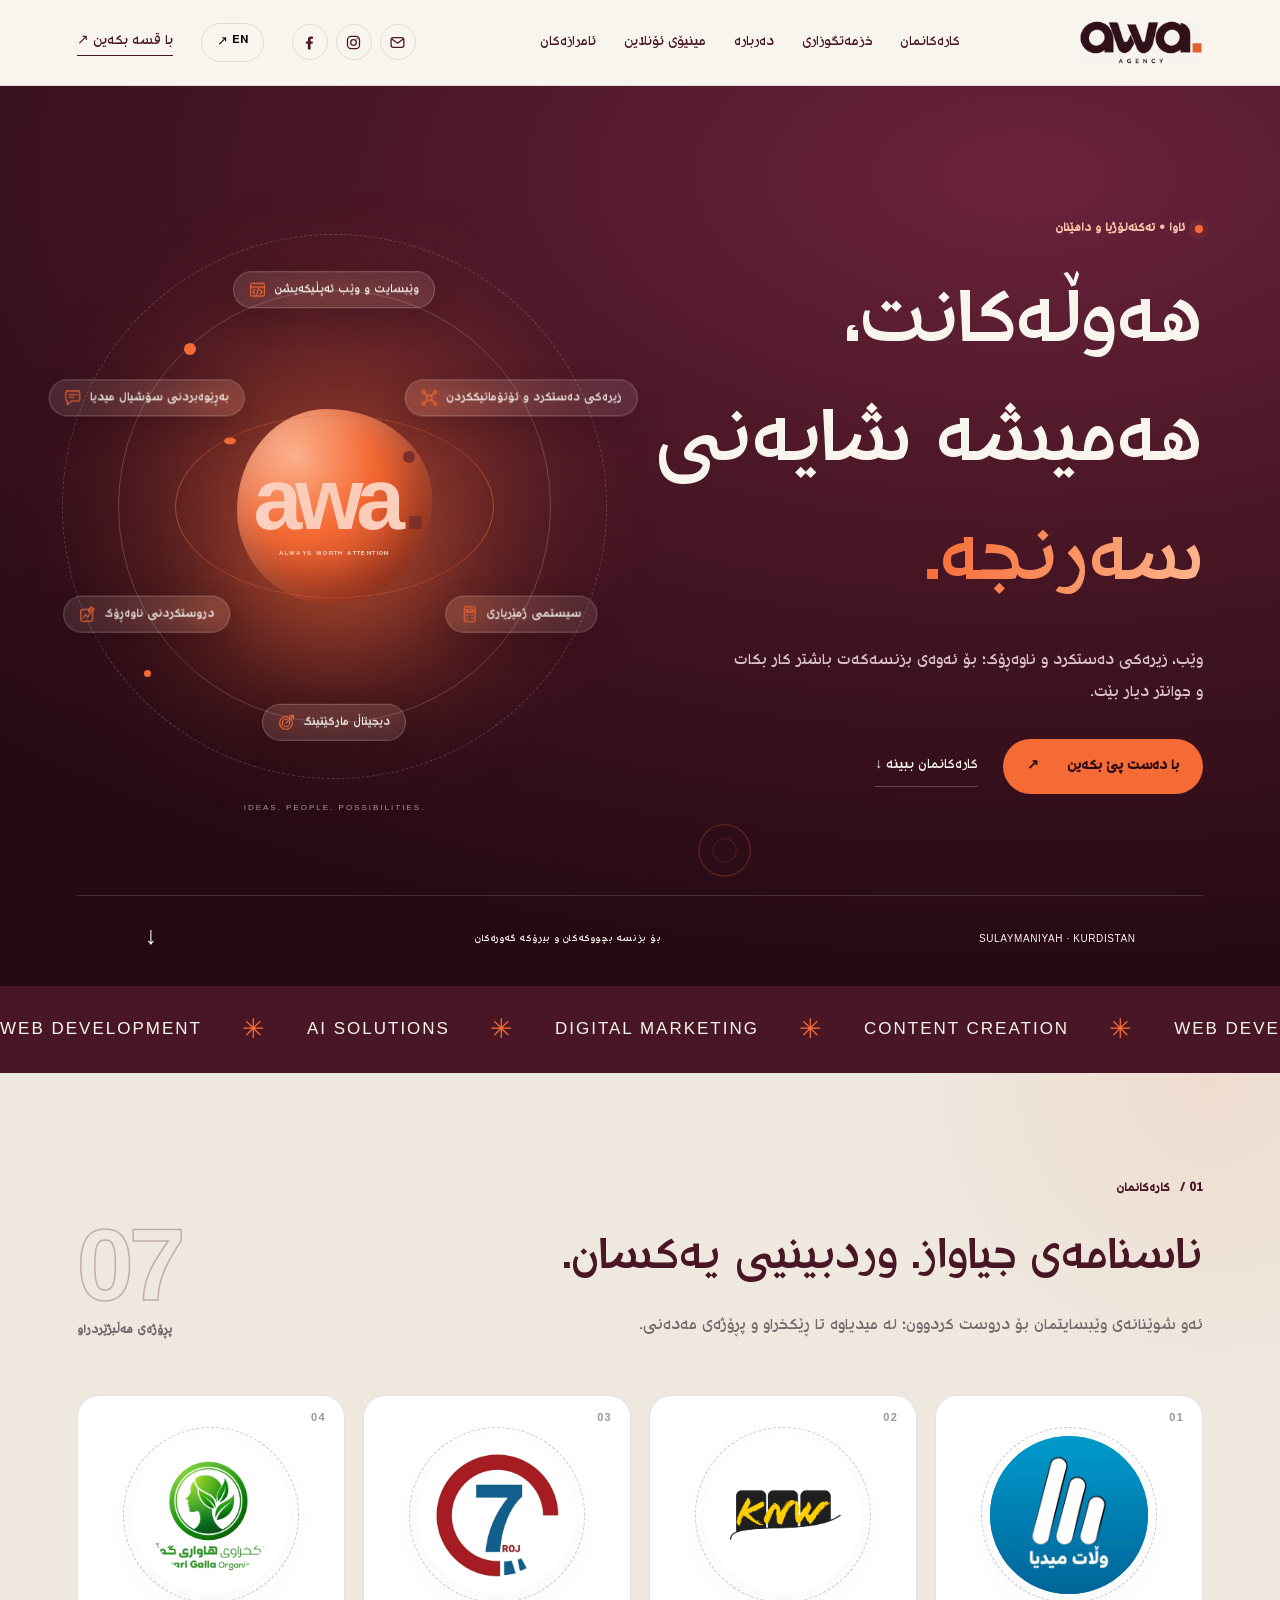
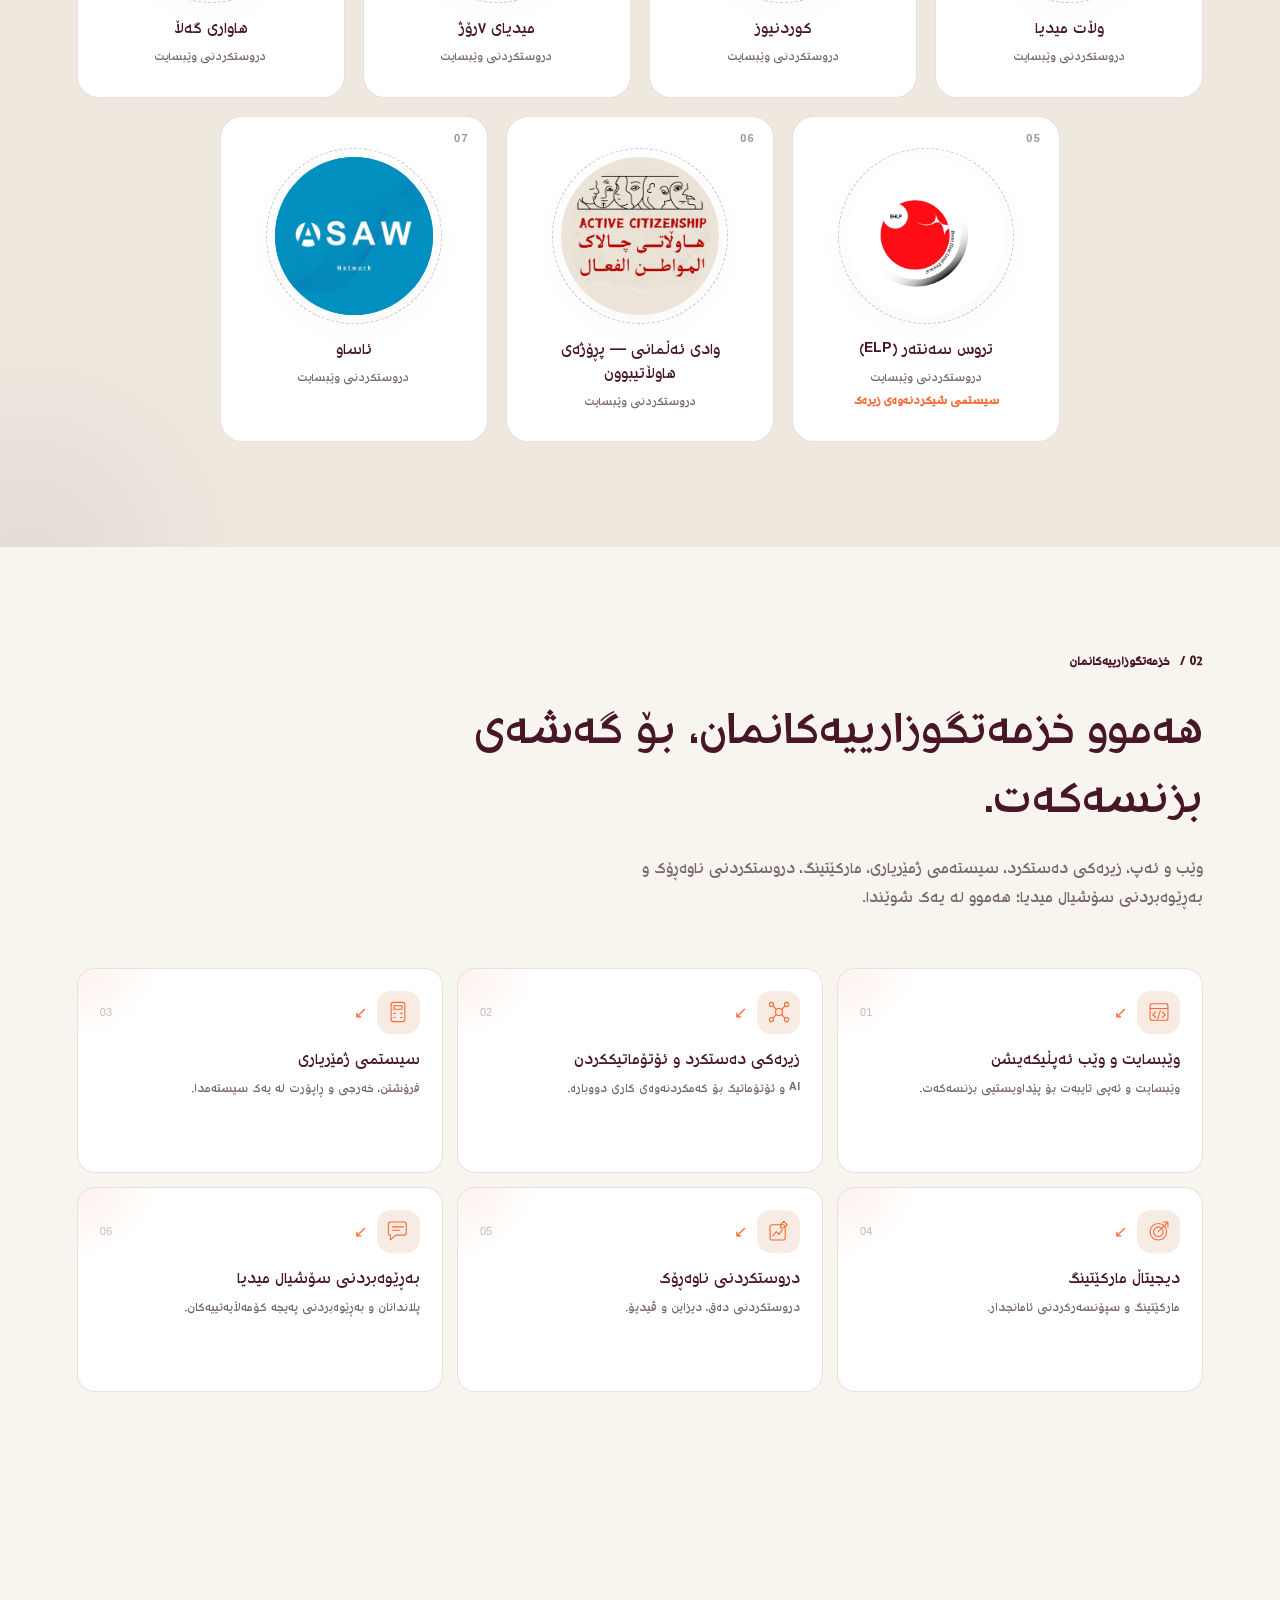
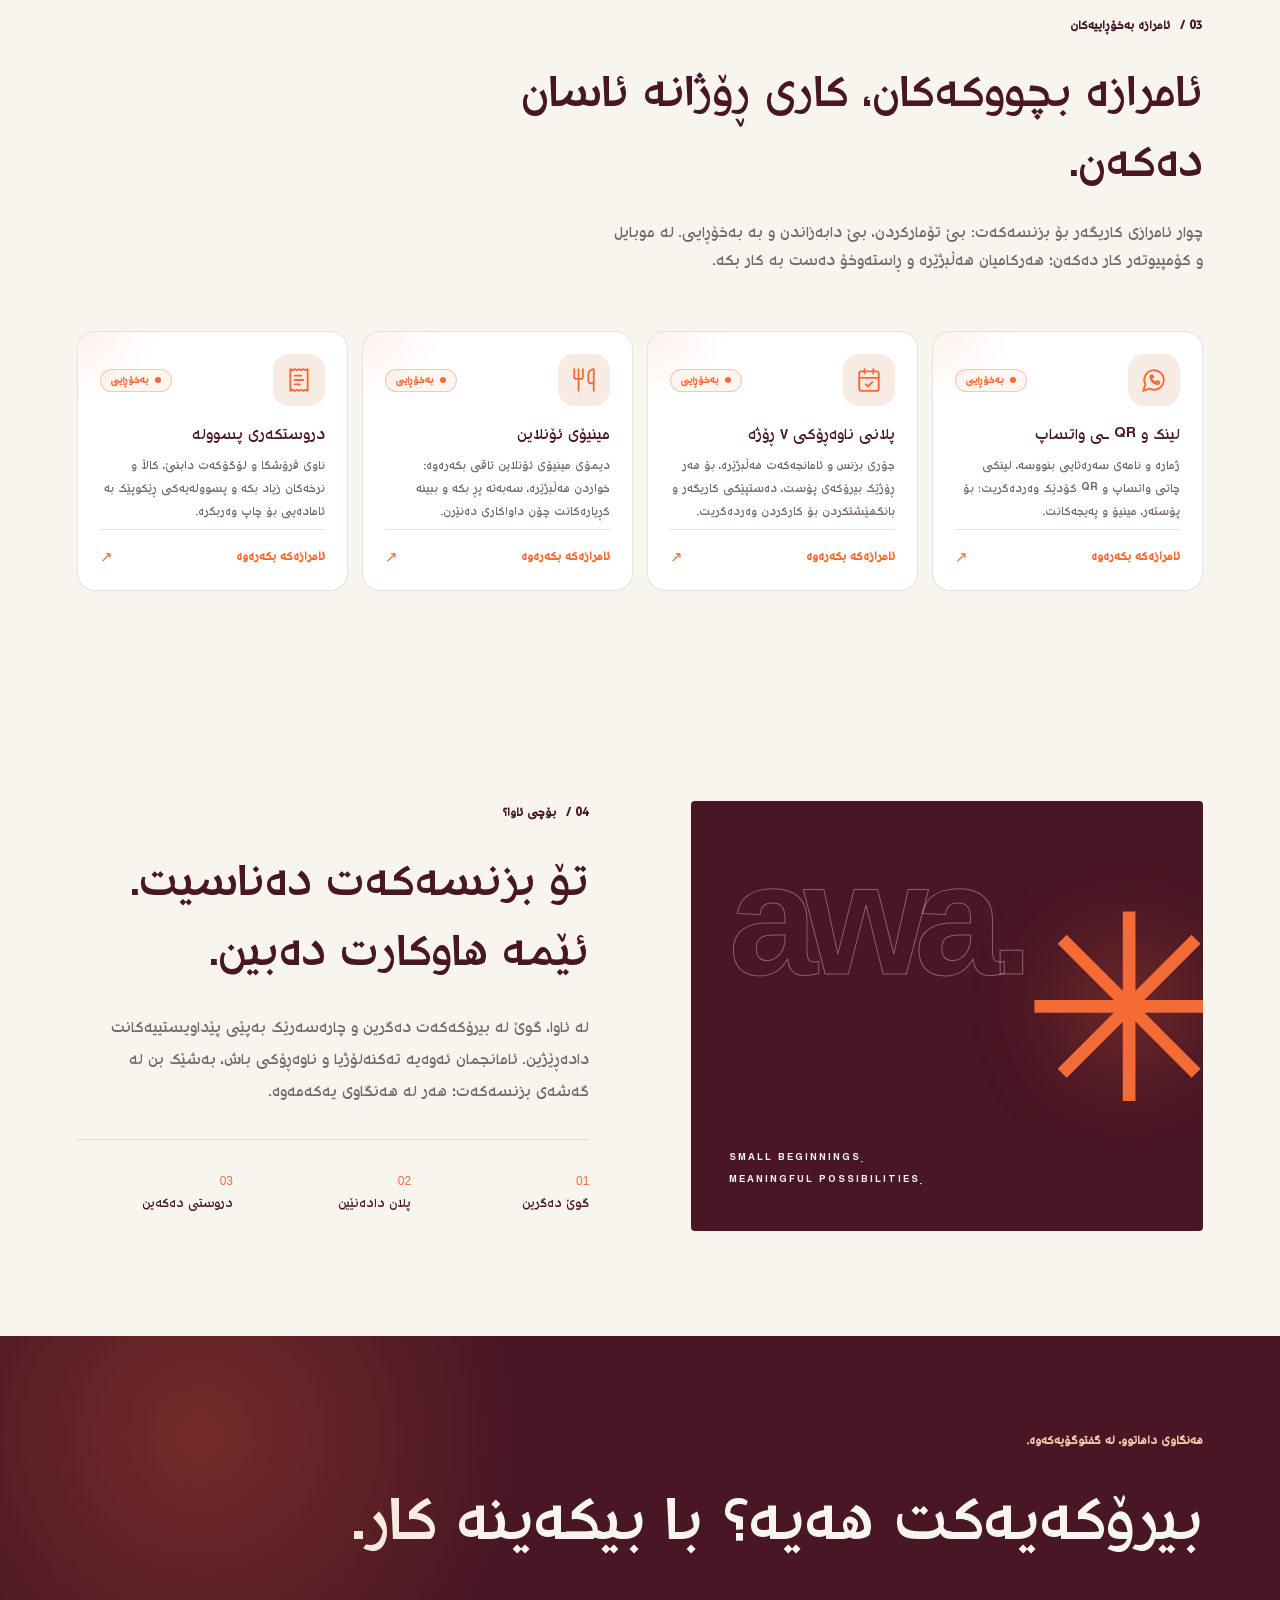
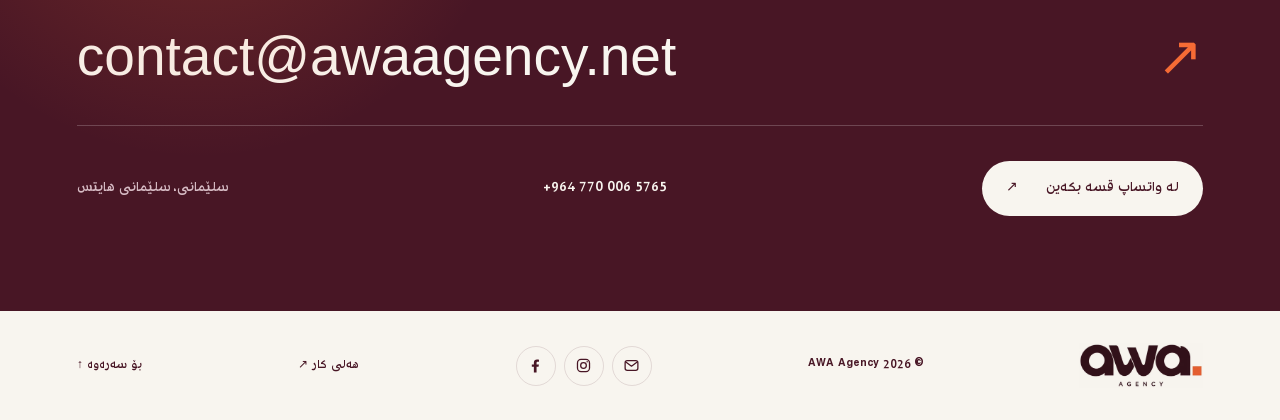
==== commit 28757220: "Fix giant black tool icons: self-contained SVG icons, cleaner related icons, cache-busting for CSS/J" ====
--- a/index.html
+++ b/index.html
@@ -1,5 +1,5 @@
 <!doctype html>
-<html lang="ckb" dir="rtl"><head><meta charset="UTF-8"><meta name="viewport" content="width=device-width,initial-scale=1"><meta name="theme-color" content="#481625"><meta name="description" content="AWA Agency — Web applications, AI, accounting systems, marketing, content and social media in Sulaymaniyah."><meta property="og:title" content="AWA Agency — Always Worth Attention"><meta property="og:image" content="assets/awa.webp"><meta property="og:type" content="website"><title>AWA Agency — Always Worth Attention</title><link rel="icon" href="assets/awa.webp"><link rel="preload" href="assets/fonts/rudawregular2.ttf" as="font" type="font/ttf" crossorigin><link rel="stylesheet" href="style.css"><script src="app.js" defer></script></head><body>
+<html lang="ckb" dir="rtl"><head><meta charset="UTF-8"><meta name="viewport" content="width=device-width,initial-scale=1"><meta name="theme-color" content="#481625"><meta name="description" content="AWA Agency — Web applications, AI, accounting systems, marketing, content and social media in Sulaymaniyah."><meta property="og:title" content="AWA Agency — Always Worth Attention"><meta property="og:image" content="assets/awa.webp"><meta property="og:type" content="website"><title>AWA Agency — Always Worth Attention</title><link rel="icon" href="assets/awa.webp"><link rel="preload" href="assets/fonts/rudawregular2.ttf" as="font" type="font/ttf" crossorigin><link rel="stylesheet" href="style.css?v=20261019"><script src="app.js?v=20261019" defer></script></head><body>
 <a class="skip" href="#main" data-ku="بۆ ناوەڕۆک" data-en="Skip to content">بۆ ناوەڕۆک</a><div class="progress" aria-hidden="true"></div>
 <header><a class="brand" href="#home" aria-label="AWA home"><img src="assets/awa.webp" alt="awa agency" width="160" height="58"></a><nav aria-label="Main navigation"><a href="#work" data-ku="کارەکانمان" data-en="Our work">کارەکانمان</a><a href="#services" data-ku="خزمەتگوزاری" data-en="Services">خزمەتگوزاری</a><a href="#about" data-ku="دەربارە" data-en="About">دەربارە</a><a href="tools/online-menu.html" data-ku="مینیۆی ئۆنلاین" data-en="Online menu">مینیۆی ئۆنلاین</a><a href="#tools" data-ku="ئامرازەکان" data-en="Free tools">ئامرازەکان</a></nav><div class="nav-actions"><div class="head-social social"><a href="https://www.facebook.com/awaagency.net" target="_blank" rel="noopener" aria-label="Facebook"><svg viewBox="0 0 24 24" fill="currentColor" aria-hidden="true"><path d="M13.5 22v-8.2h2.8l.5-3.3h-3.3V8.4c0-.9.4-1.7 1.8-1.7h1.6V3.8s-1.4-.3-2.8-.3c-2.7 0-4.4 1.6-4.4 4.6v2.4H6.8v3.3h2.9V22z"/></svg></a><a href="https://www.instagram.com/awagcy" target="_blank" rel="noopener" aria-label="Instagram"><svg viewBox="0 0 24 24" fill="none" stroke="currentColor" stroke-width="1.8" aria-hidden="true"><rect x="3.5" y="3.5" width="17" height="17" rx="5"/><circle cx="12" cy="12" r="4"/><circle cx="17.2" cy="6.8" r="1" fill="currentColor" stroke="none"/></svg></a><a href="mailto:contact@awaagency.net" aria-label="Email"><svg viewBox="0 0 24 24" fill="none" stroke="currentColor" stroke-width="1.8" stroke-linecap="round" stroke-linejoin="round" aria-hidden="true"><rect x="3" y="5" width="18" height="14" rx="3"/><path d="m4 7 8 6 8-6"/></svg></a></div><button id="language" lang="en" aria-label="Switch to English">EN ↗</button><a class="nav-contact" href="#contact" data-ku="با قسە بکەین ↗" data-en="Let’s talk ↗">با قسە بکەین ↗</a></div></header>
 <main id="main"><section id="home" class="hero"><canvas id="water" aria-hidden="true"></canvas><div class="wrap hero-in"><div class="hero-copy"><p class="eyebrow"><span class="dot"></span><span data-ku="ئاوا • تەکنەلۆژیا و داهێنان" data-en="AWA • TECHNOLOGY & CREATIVITY">ئاوا • تەکنەلۆژیا و داهێنان</span></p><h1><span data-ku="هەوڵەکانت،" data-en="Your ambition.">هەوڵەکانت،</span><br><span data-ku="هەمیشە شایەنی" data-en="Always worth">هەمیشە شایەنی</span><br><em data-ku="سەرنجە." data-en="attention.">سەرنجە.</em></h1><p class="lead" data-ku="وێب، زیرەکی دەستکرد و ناوەڕۆک؛ بۆ ئەوەی بزنسەکەت باشتر کار بکات و جوانتر دیار بێت." data-en="Web, AI and content. Thoughtfully brought together to help your business work better and stand out.">وێب، زیرەکی دەستکرد و ناوەڕۆک؛ بۆ ئەوەی بزنسەکەت باشتر کار بکات و جوانتر دیار بێت.</p><div class="actions"><a class="button" href="#contact"><span data-ku="با دەست پێ بکەین" data-en="Start a conversation">با دەست پێ بکەین</span><span>↗</span></a><a class="text-link" href="#work" data-ku="کارەکانمان ببینە ↓" data-en="Explore our work ↓">کارەکانمان ببینە ↓</a></div></div><div class="hero-art" aria-hidden="true"><div class="orbit orbit-one"></div><div class="orbit orbit-two"></div><div class="orbit orbit-three"></div><div class="ring" id="ring"></div><div class="core"><span>awa<span class="dotmark">.</span></span><small>ALWAYS WORTH ATTENTION</small></div><div class="art-note">IDEAS. PEOPLE. POSSIBILITIES.</div></div><div class="hero-bottom"><span>SULAYMANIYAH · KURDISTAN</span><span data-ku="بۆ بزنسە بچووکەکان و بیرۆکە گەورەکان" data-en="For small businesses. And big ideas.">بۆ بزنسە بچووکەکان و بیرۆکە گەورەکان</span><a href="#work" aria-label="Explore">↓</a></div></div></section>
@@ -7,10 +7,10 @@
 <section id="work" class="work section"><div class="wrap"><div class="work-head"><div class="section-head reveal"><p class="eyebrow">01 / <span data-ku="کارەکانمان" data-en="SELECTED WORK">کارەکانمان</span></p><h2 data-ku="ناسنامەی جیاواز. وردبینیی یەکسان." data-en="Different identities. The same care.">ناسنامەی جیاواز. وردبینیی یەکسان.</h2><p data-ku="ئەو شوێنانەی وێبسایتمان بۆ دروست کردوون؛ لە میدیاوە تا ڕێکخراو و پڕۆژەی مەدەنی." data-en="Websites we have created for media outlets, organizations and civic projects.">ئەو شوێنانەی وێبسایتمان بۆ دروست کردوون؛ لە میدیاوە تا ڕێکخراو و پڕۆژەی مەدەنی.</p></div><div class="work-count reveal" aria-hidden="true"><b id="work-count">07</b><span data-ku="پڕۆژەی هەڵبژێردراو" data-en="Featured projects">پڕۆژەی هەڵبژێردراو</span></div></div><div id="projects" class="projects"></div></div></section>
 <section id="services" class="wrap section"><div class="section-head reveal"><p class="eyebrow">02 / <span data-ku="خزمەتگوزارییەکانمان" data-en="OUR SERVICES">خزمەتگوزارییەکانمان</span></p><h2 data-ku="هەموو خزمەتگوزارییەکانمان، بۆ گەشەی بزنسەکەت." data-en="All our services, working for your business.">هەموو خزمەتگوزارییەکانمان، بۆ گەشەی بزنسەکەت.</h2><p data-ku="وێب و ئەپ، زیرەکی دەستکرد، سیستەمی ژمێریاری، مارکێتینگ، دروستکردنی ناوەڕۆک و بەڕێوەبردنی سۆشیال میدیا؛ هەموو لە یەک شوێندا." data-en="Websites and apps, AI, accounting systems, marketing, content creation and social media management, all in one place.">وێب و ئەپ، زیرەکی دەستکرد، سیستەمی ژمێریاری، مارکێتینگ، دروستکردنی ناوەڕۆک و بەڕێوەبردنی سۆشیال میدیا؛ هەموو لە یەک شوێندا.</p></div><div id="service-grid" class="service-grid"></div><div id="service-details" class="service-details"></div></section>
 <section id="tools" class="wrap section"><div class="section-head reveal"><p class="eyebrow">03 / <span data-ku="ئامرازە بەخۆڕاییەکان" data-en="FREE BUSINESS TOOLS">ئامرازە بەخۆڕاییەکان</span></p><h2 data-ku="ئامرازە بچووکەکان، کاری ڕۆژانە ئاسان دەکەن." data-en="Small tools that make daily work easier.">ئامرازە بچووکەکان، کاری ڕۆژانە ئاسان دەکەن.</h2><p data-ku="چوار ئامرازی کاریگەر بۆ بزنسەکەت: بێ تۆمارکردن، بێ دابەزاندن و بە بەخۆڕایی. لە موبایل و کۆمپیوتەر کار دەکەن؛ هەرکامیان هەڵبژێرە و ڕاستەوخۆ دەست بە کار بکە." data-en="Four practical tools for your business: free, with no sign-up and nothing to install. They work on mobile and desktop, so pick one and start right away.">چوار ئامرازی کاریگەر بۆ بزنسەکەت: بێ تۆمارکردن، بێ دابەزاندن و بە بەخۆڕایی. لە موبایل و کۆمپیوتەر کار دەکەن؛ هەرکامیان هەڵبژێرە و ڕاستەوخۆ دەست بە کار بکە.</p></div><div class="tool-grid">
-<a class="tool-card reveal" href="tools/whatsapp.html"><div class="tool-top"><span class="tool-icon"><svg viewBox="0 0 24 24" aria-hidden="true"><path d="M20 11.5a8.4 8.4 0 0 1-12.4 7.4L4 20l1.1-3.4A8.5 8.5 0 1 1 20 11.5Z"/><path d="M8.5 8.5c.8 2.5 2.2 3.9 4.8 4.8l1.2-1.3 2 .9c0 1.4-1 2.1-2.3 2-3.6-.5-6.6-3.5-7.1-7.1-.1-1.3.6-2.3 2-2.3l.9 2Z"/></svg></span><span class="tool-tag" data-ku="بەخۆڕایی" data-en="Free">بەخۆڕایی</span></div><h3 data-ku="لینک و QR ـی واتساپ" data-en="WhatsApp link & QR">لینک و QR ـی واتساپ</h3><p data-ku="ژمارە و نامەی سەرەتایی بنووسە، لینکی چاتی واتساپ و QR کۆدێک وەردەگریت؛ بۆ پۆستەر، مینیۆ و پەیجەکانت." data-en="Enter a number and a starter message to get a direct chat link and a QR code, ready for posters, menus and social pages.">ژمارە و نامەی سەرەتایی بنووسە، لینکی چاتی واتساپ و QR کۆدێک وەردەگریت؛ بۆ پۆستەر، مینیۆ و پەیجەکانت.</p><span class="tool-cta"><span data-ku="ئامرازەکە بکەرەوە" data-en="Open the tool">ئامرازەکە بکەرەوە</span><b aria-hidden="true">↗</b></span></a>
-<a class="tool-card reveal" href="tools/content-planner.html"><div class="tool-top"><span class="tool-icon"><svg viewBox="0 0 24 24" aria-hidden="true"><rect x="3" y="4" width="18" height="17" rx="3"/><path d="M8 2v4m8-4v4M3 9h18m-13 4h4m-4 4h7"/></svg></span><span class="tool-tag" data-ku="بەخۆڕایی" data-en="Free">بەخۆڕایی</span></div><h3 data-ku="پلانی ناوەڕۆکی ٧ ڕۆژە" data-en="7-day content planner">پلانی ناوەڕۆکی ٧ ڕۆژە</h3><p data-ku="جۆری بزنس و ئامانجەکەت هەڵبژێرە، بۆ هەر ڕۆژێک بیرۆکەی پۆست، دەستپێکی کاریگەر و بانگهێشتکردن بۆ کارکردن وەردەگریت." data-en="Choose your business type and goal to get a post idea, an opening hook and a call to action for every day of the week.">جۆری بزنس و ئامانجەکەت هەڵبژێرە، بۆ هەر ڕۆژێک بیرۆکەی پۆست، دەستپێکی کاریگەر و بانگهێشتکردن بۆ کارکردن وەردەگریت.</p><span class="tool-cta"><span data-ku="ئامرازەکە بکەرەوە" data-en="Open the tool">ئامرازەکە بکەرەوە</span><b aria-hidden="true">↗</b></span></a>
-<a class="tool-card reveal" href="tools/online-menu.html"><div class="tool-top"><span class="tool-icon"><svg viewBox="0 0 24 24" aria-hidden="true"><path d="M4 3v7a3 3 0 0 0 6 0V3M7 3v18m9-18v18m0-18c3 2 4 6 0 8"/></svg></span><span class="tool-tag" data-ku="بەخۆڕایی" data-en="Free">بەخۆڕایی</span></div><h3 data-ku="مینیۆی ئۆنلاین" data-en="Online menu">مینیۆی ئۆنلاین</h3><p data-ku="دیمۆی مینیۆی ئۆنلاین تاقی بکەرەوە: خواردن هەڵبژێرە، سەبەتە پڕ بکە و ببینە کڕیارەکانت چۆن داواکاری دەنێرن." data-en="Try a live menu demo: pick items, fill the basket and see how your customers could place an order.">دیمۆی مینیۆی ئۆنلاین تاقی بکەرەوە: خواردن هەڵبژێرە، سەبەتە پڕ بکە و ببینە کڕیارەکانت چۆن داواکاری دەنێرن.</p><span class="tool-cta"><span data-ku="ئامرازەکە بکەرەوە" data-en="Open the tool">ئامرازەکە بکەرەوە</span><b aria-hidden="true">↗</b></span></a>
-<a class="tool-card reveal" href="tools/receipt-maker.html"><div class="tool-top"><span class="tool-icon"><svg viewBox="0 0 24 24" aria-hidden="true"><path d="M6 3h12v18l-2-1.5L14 21l-2-1.5L10 21l-2-1.5L6 21V3Z"/><path d="M9 8h6m-6 4h6m-6 4h3"/></svg></span><span class="tool-tag" data-ku="بەخۆڕایی" data-en="Free">بەخۆڕایی</span></div><h3 data-ku="دروستکەری پسوولە" data-en="Receipt maker">دروستکەری پسوولە</h3><p data-ku="ناوی فرۆشگا و لۆگۆکەت دابنێ، کاڵا و نرخەکان زیاد بکە و پسوولەیەکی ڕێکوپێک بە ئامادەیی بۆ چاپ وەربگرە." data-en="Add your store name and logo, list items and prices, and get a tidy receipt that is ready to print.">ناوی فرۆشگا و لۆگۆکەت دابنێ، کاڵا و نرخەکان زیاد بکە و پسوولەیەکی ڕێکوپێک بە ئامادەیی بۆ چاپ وەربگرە.</p><span class="tool-cta"><span data-ku="ئامرازەکە بکەرەوە" data-en="Open the tool">ئامرازەکە بکەرەوە</span><b aria-hidden="true">↗</b></span></a>
+<a class="tool-card reveal" href="tools/whatsapp.html"><div class="tool-top"><span class="tool-icon"><svg width="26" height="26" viewBox="0 0 24 24" fill="none" stroke="currentColor" stroke-width="1.7" stroke-linecap="round" stroke-linejoin="round" aria-hidden="true" focusable="false"><path d="M7.9 20A9 9 0 1 0 4 16.1L2 22Z"/><path d="M9 9.5c.4 2 2.4 4.1 4.6 4.6l1.3-1.2 1.9.9c0 1.1-.8 1.9-1.9 1.9-3.2-.3-6-3.1-6.3-6.3 0-1.1.8-1.9 1.9-1.9l.9 1.9z"/></svg></span><span class="tool-tag" data-ku="بەخۆڕایی" data-en="Free">بەخۆڕایی</span></div><h3 data-ku="لینک و QR ـی واتساپ" data-en="WhatsApp link & QR">لینک و QR ـی واتساپ</h3><p data-ku="ژمارە و نامەی سەرەتایی بنووسە، لینکی چاتی واتساپ و QR کۆدێک وەردەگریت؛ بۆ پۆستەر، مینیۆ و پەیجەکانت." data-en="Enter a number and a starter message to get a direct chat link and a QR code, ready for posters, menus and social pages.">ژمارە و نامەی سەرەتایی بنووسە، لینکی چاتی واتساپ و QR کۆدێک وەردەگریت؛ بۆ پۆستەر، مینیۆ و پەیجەکانت.</p><span class="tool-cta"><span data-ku="ئامرازەکە بکەرەوە" data-en="Open the tool">ئامرازەکە بکەرەوە</span><b aria-hidden="true">↗</b></span></a>
+<a class="tool-card reveal" href="tools/content-planner.html"><div class="tool-top"><span class="tool-icon"><svg width="26" height="26" viewBox="0 0 24 24" fill="none" stroke="currentColor" stroke-width="1.7" stroke-linecap="round" stroke-linejoin="round" aria-hidden="true" focusable="false"><path d="M8 2v4"/><path d="M16 2v4"/><rect width="18" height="18" x="3" y="4" rx="2"/><path d="M3 10h18"/><path d="m9 16 2 2 4-4"/></svg></span><span class="tool-tag" data-ku="بەخۆڕایی" data-en="Free">بەخۆڕایی</span></div><h3 data-ku="پلانی ناوەڕۆکی ٧ ڕۆژە" data-en="7-day content planner">پلانی ناوەڕۆکی ٧ ڕۆژە</h3><p data-ku="جۆری بزنس و ئامانجەکەت هەڵبژێرە، بۆ هەر ڕۆژێک بیرۆکەی پۆست، دەستپێکی کاریگەر و بانگهێشتکردن بۆ کارکردن وەردەگریت." data-en="Choose your business type and goal to get a post idea, an opening hook and a call to action for every day of the week.">جۆری بزنس و ئامانجەکەت هەڵبژێرە، بۆ هەر ڕۆژێک بیرۆکەی پۆست، دەستپێکی کاریگەر و بانگهێشتکردن بۆ کارکردن وەردەگریت.</p><span class="tool-cta"><span data-ku="ئامرازەکە بکەرەوە" data-en="Open the tool">ئامرازەکە بکەرەوە</span><b aria-hidden="true">↗</b></span></a>
+<a class="tool-card reveal" href="tools/online-menu.html"><div class="tool-top"><span class="tool-icon"><svg width="26" height="26" viewBox="0 0 24 24" fill="none" stroke="currentColor" stroke-width="1.7" stroke-linecap="round" stroke-linejoin="round" aria-hidden="true" focusable="false"><path d="M3 2v7c0 1.1.9 2 2 2h4a2 2 0 0 0 2-2V2"/><path d="M7 2v20"/><path d="M21 15V2a5 5 0 0 0-5 5v6c0 1.1.9 2 2 2h3Zm0 0v7"/></svg></span><span class="tool-tag" data-ku="بەخۆڕایی" data-en="Free">بەخۆڕایی</span></div><h3 data-ku="مینیۆی ئۆنلاین" data-en="Online menu">مینیۆی ئۆنلاین</h3><p data-ku="دیمۆی مینیۆی ئۆنلاین تاقی بکەرەوە: خواردن هەڵبژێرە، سەبەتە پڕ بکە و ببینە کڕیارەکانت چۆن داواکاری دەنێرن." data-en="Try a live menu demo: pick items, fill the basket and see how your customers could place an order.">دیمۆی مینیۆی ئۆنلاین تاقی بکەرەوە: خواردن هەڵبژێرە، سەبەتە پڕ بکە و ببینە کڕیارەکانت چۆن داواکاری دەنێرن.</p><span class="tool-cta"><span data-ku="ئامرازەکە بکەرەوە" data-en="Open the tool">ئامرازەکە بکەرەوە</span><b aria-hidden="true">↗</b></span></a>
+<a class="tool-card reveal" href="tools/receipt-maker.html"><div class="tool-top"><span class="tool-icon"><svg width="26" height="26" viewBox="0 0 24 24" fill="none" stroke="currentColor" stroke-width="1.7" stroke-linecap="round" stroke-linejoin="round" aria-hidden="true" focusable="false"><path d="M4 2v20l2-1 2 1 2-1 2 1 2-1 2 1 2-1 2 1V2l-2 1-2-1-2 1-2-1-2 1-2-1-2 1Z"/><path d="M14 8H8"/><path d="M16 12H8"/><path d="M13 16H8"/></svg></span><span class="tool-tag" data-ku="بەخۆڕایی" data-en="Free">بەخۆڕایی</span></div><h3 data-ku="دروستکەری پسوولە" data-en="Receipt maker">دروستکەری پسوولە</h3><p data-ku="ناوی فرۆشگا و لۆگۆکەت دابنێ، کاڵا و نرخەکان زیاد بکە و پسوولەیەکی ڕێکوپێک بە ئامادەیی بۆ چاپ وەربگرە." data-en="Add your store name and logo, list items and prices, and get a tidy receipt that is ready to print.">ناوی فرۆشگا و لۆگۆکەت دابنێ، کاڵا و نرخەکان زیاد بکە و پسوولەیەکی ڕێکوپێک بە ئامادەیی بۆ چاپ وەربگرە.</p><span class="tool-cta"><span data-ku="ئامرازەکە بکەرەوە" data-en="Open the tool">ئامرازەکە بکەرەوە</span><b aria-hidden="true">↗</b></span></a>
 </div></section>
 <section id="about" class="wrap section about"><div class="about-art reveal" aria-hidden="true"><div class="outline-word">awa.</div><span class="big-asterisk">✳</span><p>SMALL BEGINNINGS.<br>MEANINGFUL POSSIBILITIES.</p></div><div class="about-copy reveal"><p class="eyebrow">04 / <span data-ku="بۆچی ئاوا؟" data-en="WHY AWA?">بۆچی ئاوا؟</span></p><h2 data-ku="تۆ بزنسەکەت دەناسیت. ئێمە هاوکارت دەبین." data-en="You know your business. We help bring it forward.">تۆ بزنسەکەت دەناسیت. ئێمە هاوکارت دەبین.</h2><p data-ku="لە ئاوا، گوێ لە بیرۆکەکەت دەگرین و چارەسەرێک بەپێی پێداویستییەکانت دادەڕێژین. ئامانجمان ئەوەیە تەکنەلۆژیا و ناوەڕۆکی باش، بەشێک بن لە گەشەی بزنسەکەت؛ هەر لە هەنگاوی یەکەمەوە." data-en="At AWA, we listen first. Then we shape the right technology and content around your needs, helping your business move forward from its very first steps.">لە ئاوا، گوێ لە بیرۆکەکەت دەگرین و چارەسەرێک بەپێی پێداویستییەکانت دادەڕێژین. ئامانجمان ئەوەیە تەکنەلۆژیا و ناوەڕۆکی باش، بەشێک بن لە گەشەی بزنسەکەت؛ هەر لە هەنگاوی یەکەمەوە.</p><div class="steps"><div><b>01</b><span data-ku="گوێ دەگرین" data-en="We listen">گوێ دەگرین</span></div><div><b>02</b><span data-ku="پلان دادەنێین" data-en="We plan">پلان دادەنێین</span></div><div><b>03</b><span data-ku="دروستی دەکەین" data-en="We create">دروستی دەکەین</span></div></div></div></section>
 <section id="contact" class="contact"><div class="wrap"><p class="eyebrow reveal" data-ku="هەنگاوی داهاتوو، لە گفتوگۆیەکەوە." data-en="YOUR NEXT CHAPTER STARTS WITH A CONVERSATION.">هەنگاوی داهاتوو، لە گفتوگۆیەکەوە.</p><h2 class="reveal" data-ku="بیرۆکەیەکت هەیە؟ با بیکەینە کار." data-en="Have something in mind? Let’s make it happen.">بیرۆکەیەکت هەیە؟ با بیکەینە کار.</h2><a class="contact-email" href="mailto:contact@awaagency.net">contact@awaagency.net <span>↗</span></a><div class="contact-bottom"><a class="button light" href="https://wa.me/9647700065765" target="_blank" rel="noopener"><span data-ku="لە واتساپ قسە بکەین" data-en="Chat on WhatsApp">لە واتساپ قسە بکەین</span>↗</a><a href="tel:+9647700065765" dir="ltr">+964 770 006 5765</a><p data-ku="سلێمانی، سلێمانی هایتس" data-en="Sulaymaniyah, Slemani Heights">سلێمانی، سلێمانی هایتس</p></div></div></section></main>
--- a/style.css
+++ b/style.css
@@ -186,3 +186,19 @@
 @media(max-width:1000px){.project{flex-basis:calc((100% - 36px)/3)}}
 @media(max-width:700px){.work-head{flex-direction:column;align-items:flex-start;gap:12px;margin-bottom:34px}.work-count{align-items:flex-start;text-align:start;flex-direction:row;align-items:baseline;gap:10px}.work-count b{font-size:46px}.work-count span{margin:0}.projects{gap:12px}.project{flex-basis:calc((100% - 12px)/2);padding:34px 10px 20px;border-radius:18px}.project .logo-circle{width:min(112px,100%);margin-bottom:18px}.project h3{font-size:14px}.project p{font-size:10.5px}.project-no{top:12px;inset-inline-start:14px;font-size:10px}}
 @media(prefers-reduced-motion:reduce){.motion .reveal{opacity:1;translate:none;scale:none}}
+
+
+/* ===== v4: stronger entrance, icon line-draw, cursor spotlight ===== */
+.motion .service-card.reveal,.motion .tool-card.reveal,.motion .project.reveal{translate:0 56px;scale:.93;filter:blur(8px);transition:opacity 1s var(--ease) var(--d,0ms),translate 1s var(--ease) var(--d,0ms),scale 1s var(--ease) var(--d,0ms),filter .9s var(--ease) var(--d,0ms),transform .4s var(--ease),border-color .3s,box-shadow .4s,background .3s}
+.motion .service-card.reveal.visible,.motion .tool-card.reveal.visible,.motion .project.reveal.visible{translate:none;scale:none;filter:none}
+
+@keyframes drawIcon{from{stroke-dasharray:1;stroke-dashoffset:1}to{stroke-dasharray:1;stroke-dashoffset:0}}
+.motion .reveal.visible .tool-icon svg *,.motion .reveal.visible .service-icon svg *{animation:drawIcon 1.3s var(--ease) calc(var(--d,0ms) + .45s) backwards}
+
+.tool-tag{display:inline-flex;align-items:center;gap:6px}
+.tool-tag:before{content:'';width:6px;height:6px;border-radius:50%;background:var(--orange);animation:pulseDot 2.2s ease-in-out infinite}
+@keyframes pulseDot{0%,100%{box-shadow:0 0 0 0 #f56b3566}50%{box-shadow:0 0 0 5px #f56b3500}}
+
+.tool-card:hover,.service-card:hover,.project:hover{background:radial-gradient(260px circle at var(--mx,50%) var(--my,0%),#f56b3520,transparent 72%),#fff}
+
+@media(prefers-reduced-motion:reduce){.motion .service-card.reveal,.motion .tool-card.reveal,.motion .project.reveal{opacity:1;translate:none;scale:none;filter:none}}
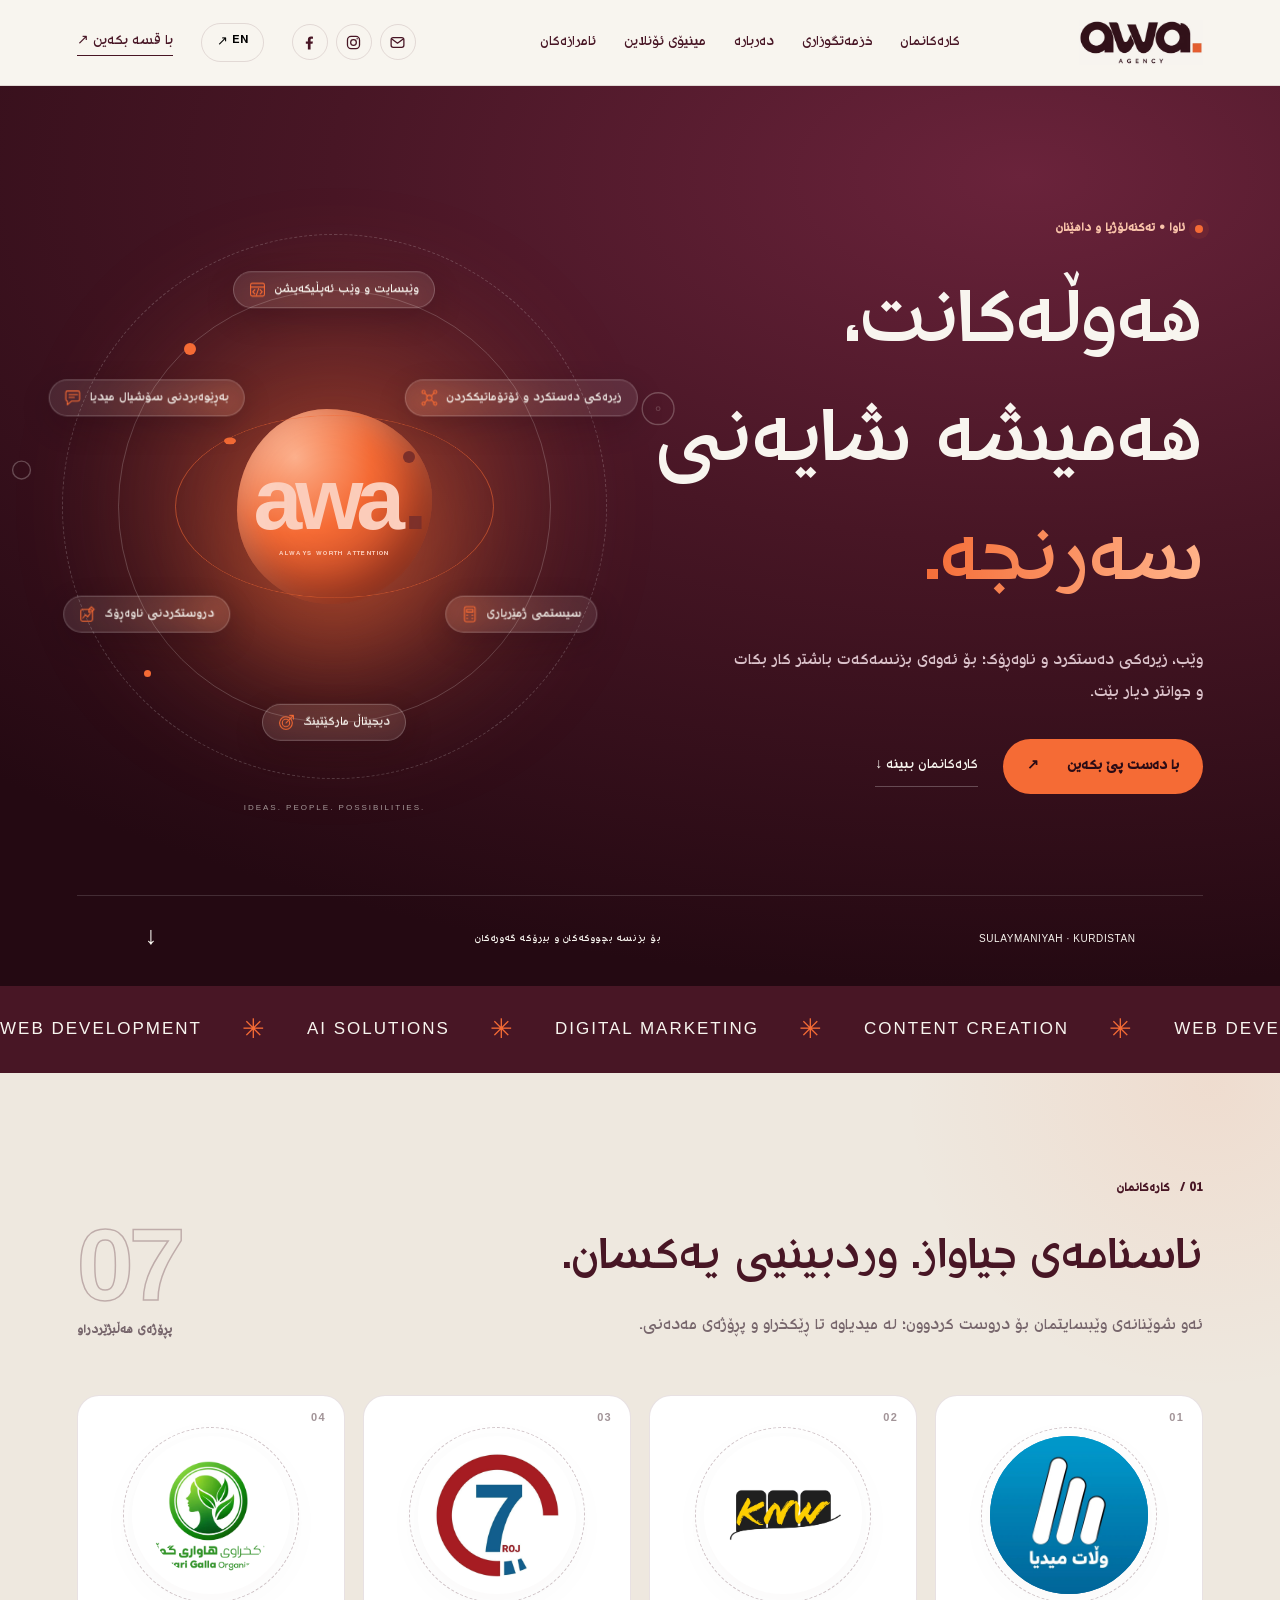
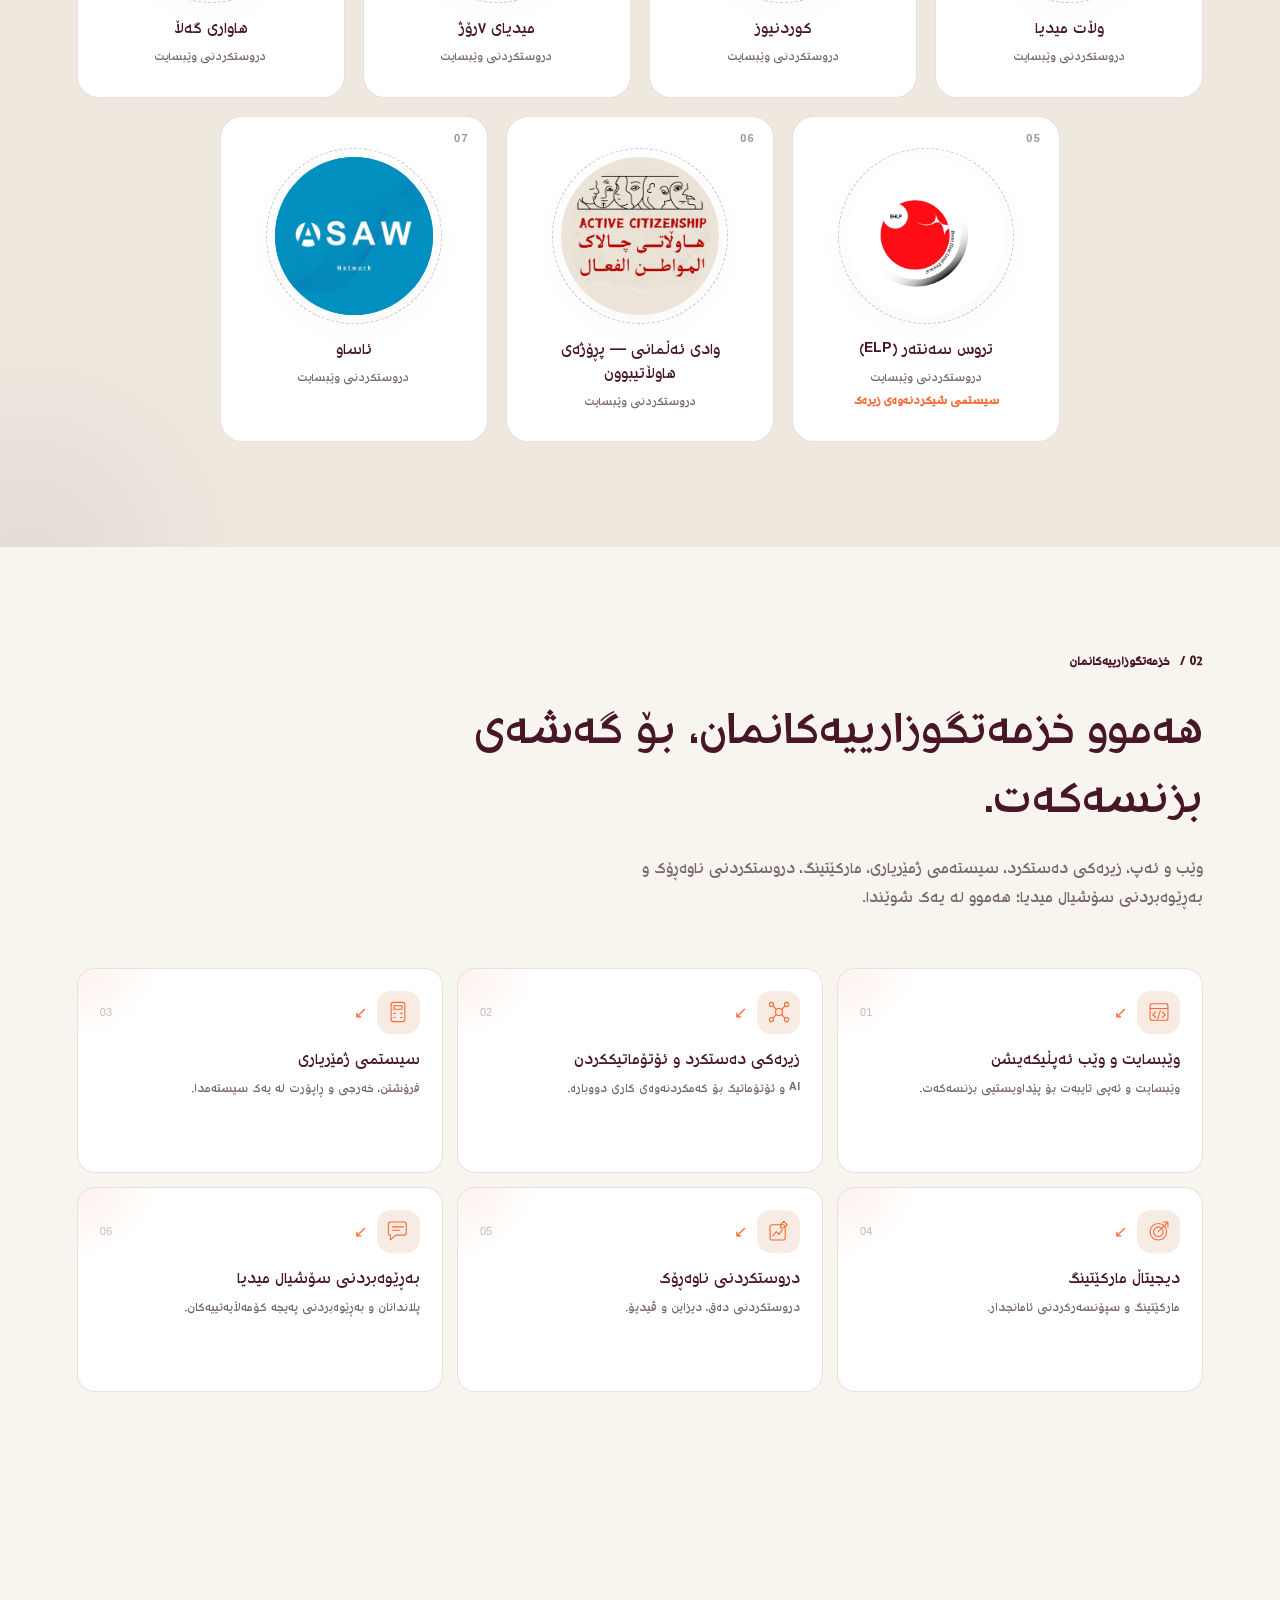
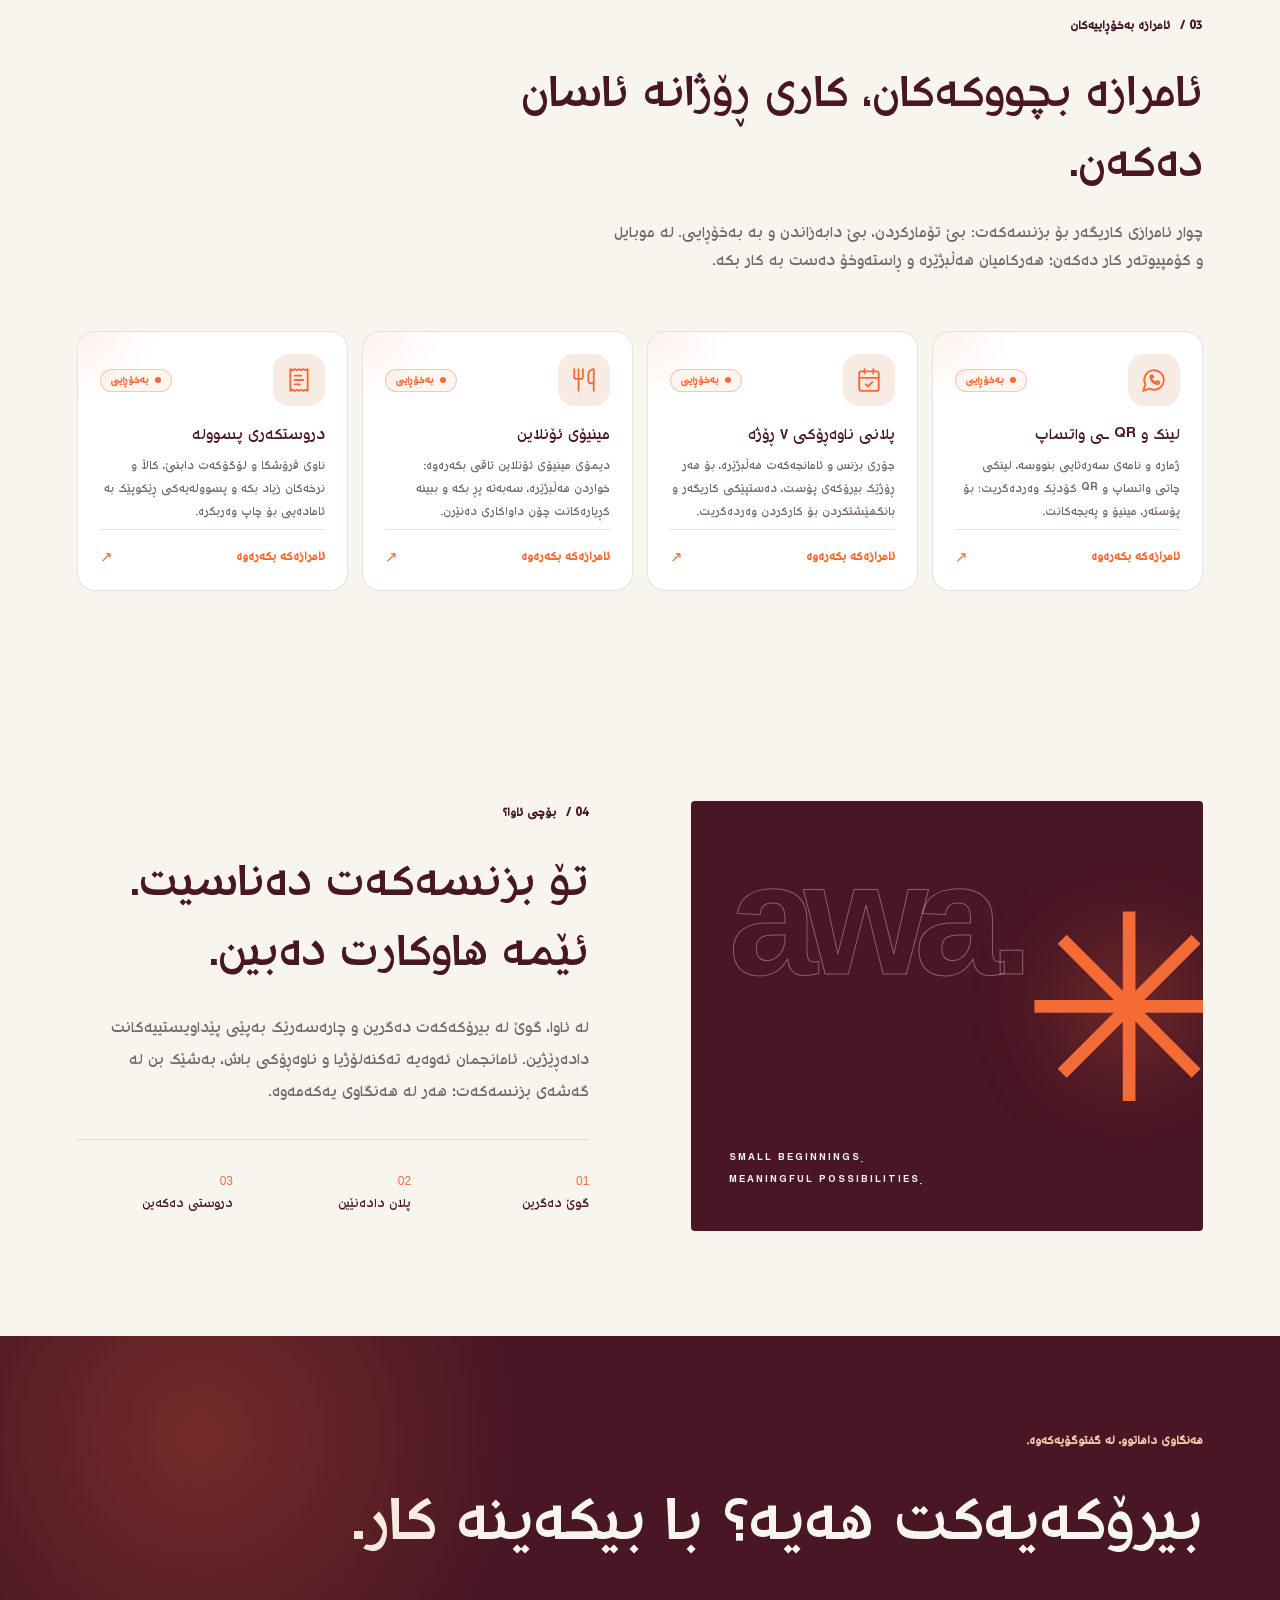
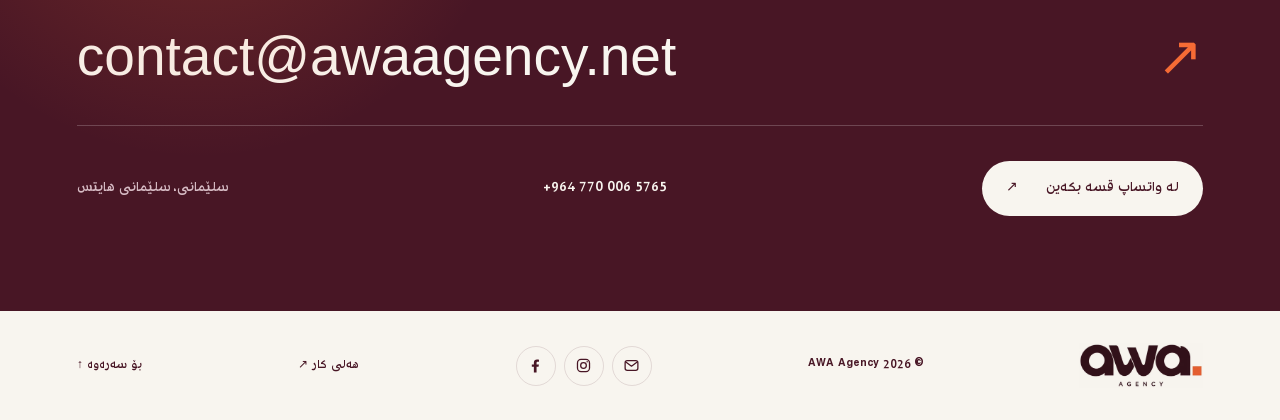
==== commit 491eb8cf: "Organize homepage and add project links Co-authored-by: Copilot <223556219+Copilot@users.noreply.git" ====
--- a/index.html
+++ b/index.html
@@ -1,17 +1,568 @@
 <!doctype html>
-<html lang="ckb" dir="rtl"><head><meta charset="UTF-8"><meta name="viewport" content="width=device-width,initial-scale=1"><meta name="theme-color" content="#481625"><meta name="description" content="AWA Agency — Web applications, AI, accounting systems, marketing, content and social media in Sulaymaniyah."><meta property="og:title" content="AWA Agency — Always Worth Attention"><meta property="og:image" content="assets/awa.webp"><meta property="og:type" content="website"><title>AWA Agency — Always Worth Attention</title><link rel="icon" href="assets/awa.webp"><link rel="preload" href="assets/fonts/rudawregular2.ttf" as="font" type="font/ttf" crossorigin><link rel="stylesheet" href="style.css?v=20261019"><script src="app.js?v=20261019" defer></script></head><body>
-<a class="skip" href="#main" data-ku="بۆ ناوەڕۆک" data-en="Skip to content">بۆ ناوەڕۆک</a><div class="progress" aria-hidden="true"></div>
-<header><a class="brand" href="#home" aria-label="AWA home"><img src="assets/awa.webp" alt="awa agency" width="160" height="58"></a><nav aria-label="Main navigation"><a href="#work" data-ku="کارەکانمان" data-en="Our work">کارەکانمان</a><a href="#services" data-ku="خزمەتگوزاری" data-en="Services">خزمەتگوزاری</a><a href="#about" data-ku="دەربارە" data-en="About">دەربارە</a><a href="tools/online-menu.html" data-ku="مینیۆی ئۆنلاین" data-en="Online menu">مینیۆی ئۆنلاین</a><a href="#tools" data-ku="ئامرازەکان" data-en="Free tools">ئامرازەکان</a></nav><div class="nav-actions"><div class="head-social social"><a href="https://www.facebook.com/awaagency.net" target="_blank" rel="noopener" aria-label="Facebook"><svg viewBox="0 0 24 24" fill="currentColor" aria-hidden="true"><path d="M13.5 22v-8.2h2.8l.5-3.3h-3.3V8.4c0-.9.4-1.7 1.8-1.7h1.6V3.8s-1.4-.3-2.8-.3c-2.7 0-4.4 1.6-4.4 4.6v2.4H6.8v3.3h2.9V22z"/></svg></a><a href="https://www.instagram.com/awagcy" target="_blank" rel="noopener" aria-label="Instagram"><svg viewBox="0 0 24 24" fill="none" stroke="currentColor" stroke-width="1.8" aria-hidden="true"><rect x="3.5" y="3.5" width="17" height="17" rx="5"/><circle cx="12" cy="12" r="4"/><circle cx="17.2" cy="6.8" r="1" fill="currentColor" stroke="none"/></svg></a><a href="mailto:contact@awaagency.net" aria-label="Email"><svg viewBox="0 0 24 24" fill="none" stroke="currentColor" stroke-width="1.8" stroke-linecap="round" stroke-linejoin="round" aria-hidden="true"><rect x="3" y="5" width="18" height="14" rx="3"/><path d="m4 7 8 6 8-6"/></svg></a></div><button id="language" lang="en" aria-label="Switch to English">EN ↗</button><a class="nav-contact" href="#contact" data-ku="با قسە بکەین ↗" data-en="Let’s talk ↗">با قسە بکەین ↗</a></div></header>
-<main id="main"><section id="home" class="hero"><canvas id="water" aria-hidden="true"></canvas><div class="wrap hero-in"><div class="hero-copy"><p class="eyebrow"><span class="dot"></span><span data-ku="ئاوا • تەکنەلۆژیا و داهێنان" data-en="AWA • TECHNOLOGY & CREATIVITY">ئاوا • تەکنەلۆژیا و داهێنان</span></p><h1><span data-ku="هەوڵەکانت،" data-en="Your ambition.">هەوڵەکانت،</span><br><span data-ku="هەمیشە شایەنی" data-en="Always worth">هەمیشە شایەنی</span><br><em data-ku="سەرنجە." data-en="attention.">سەرنجە.</em></h1><p class="lead" data-ku="وێب، زیرەکی دەستکرد و ناوەڕۆک؛ بۆ ئەوەی بزنسەکەت باشتر کار بکات و جوانتر دیار بێت." data-en="Web, AI and content. Thoughtfully brought together to help your business work better and stand out.">وێب، زیرەکی دەستکرد و ناوەڕۆک؛ بۆ ئەوەی بزنسەکەت باشتر کار بکات و جوانتر دیار بێت.</p><div class="actions"><a class="button" href="#contact"><span data-ku="با دەست پێ بکەین" data-en="Start a conversation">با دەست پێ بکەین</span><span>↗</span></a><a class="text-link" href="#work" data-ku="کارەکانمان ببینە ↓" data-en="Explore our work ↓">کارەکانمان ببینە ↓</a></div></div><div class="hero-art" aria-hidden="true"><div class="orbit orbit-one"></div><div class="orbit orbit-two"></div><div class="orbit orbit-three"></div><div class="ring" id="ring"></div><div class="core"><span>awa<span class="dotmark">.</span></span><small>ALWAYS WORTH ATTENTION</small></div><div class="art-note">IDEAS. PEOPLE. POSSIBILITIES.</div></div><div class="hero-bottom"><span>SULAYMANIYAH · KURDISTAN</span><span data-ku="بۆ بزنسە بچووکەکان و بیرۆکە گەورەکان" data-en="For small businesses. And big ideas.">بۆ بزنسە بچووکەکان و بیرۆکە گەورەکان</span><a href="#work" aria-label="Explore">↓</a></div></div></section>
-<div class="ticker" aria-hidden="true"><div>WEB DEVELOPMENT <i>✳</i> AI SOLUTIONS <i>✳</i> DIGITAL MARKETING <i>✳</i> CONTENT CREATION <i>✳</i> WEB DEVELOPMENT <i>✳</i> AI SOLUTIONS <i>✳</i> DIGITAL MARKETING <i>✳</i> CONTENT CREATION <i>✳</i></div></div>
-<section id="work" class="work section"><div class="wrap"><div class="work-head"><div class="section-head reveal"><p class="eyebrow">01 / <span data-ku="کارەکانمان" data-en="SELECTED WORK">کارەکانمان</span></p><h2 data-ku="ناسنامەی جیاواز. وردبینیی یەکسان." data-en="Different identities. The same care.">ناسنامەی جیاواز. وردبینیی یەکسان.</h2><p data-ku="ئەو شوێنانەی وێبسایتمان بۆ دروست کردوون؛ لە میدیاوە تا ڕێکخراو و پڕۆژەی مەدەنی." data-en="Websites we have created for media outlets, organizations and civic projects.">ئەو شوێنانەی وێبسایتمان بۆ دروست کردوون؛ لە میدیاوە تا ڕێکخراو و پڕۆژەی مەدەنی.</p></div><div class="work-count reveal" aria-hidden="true"><b id="work-count">07</b><span data-ku="پڕۆژەی هەڵبژێردراو" data-en="Featured projects">پڕۆژەی هەڵبژێردراو</span></div></div><div id="projects" class="projects"></div></div></section>
-<section id="services" class="wrap section"><div class="section-head reveal"><p class="eyebrow">02 / <span data-ku="خزمەتگوزارییەکانمان" data-en="OUR SERVICES">خزمەتگوزارییەکانمان</span></p><h2 data-ku="هەموو خزمەتگوزارییەکانمان، بۆ گەشەی بزنسەکەت." data-en="All our services, working for your business.">هەموو خزمەتگوزارییەکانمان، بۆ گەشەی بزنسەکەت.</h2><p data-ku="وێب و ئەپ، زیرەکی دەستکرد، سیستەمی ژمێریاری، مارکێتینگ، دروستکردنی ناوەڕۆک و بەڕێوەبردنی سۆشیال میدیا؛ هەموو لە یەک شوێندا." data-en="Websites and apps, AI, accounting systems, marketing, content creation and social media management, all in one place.">وێب و ئەپ، زیرەکی دەستکرد، سیستەمی ژمێریاری، مارکێتینگ، دروستکردنی ناوەڕۆک و بەڕێوەبردنی سۆشیال میدیا؛ هەموو لە یەک شوێندا.</p></div><div id="service-grid" class="service-grid"></div><div id="service-details" class="service-details"></div></section>
-<section id="tools" class="wrap section"><div class="section-head reveal"><p class="eyebrow">03 / <span data-ku="ئامرازە بەخۆڕاییەکان" data-en="FREE BUSINESS TOOLS">ئامرازە بەخۆڕاییەکان</span></p><h2 data-ku="ئامرازە بچووکەکان، کاری ڕۆژانە ئاسان دەکەن." data-en="Small tools that make daily work easier.">ئامرازە بچووکەکان، کاری ڕۆژانە ئاسان دەکەن.</h2><p data-ku="چوار ئامرازی کاریگەر بۆ بزنسەکەت: بێ تۆمارکردن، بێ دابەزاندن و بە بەخۆڕایی. لە موبایل و کۆمپیوتەر کار دەکەن؛ هەرکامیان هەڵبژێرە و ڕاستەوخۆ دەست بە کار بکە." data-en="Four practical tools for your business: free, with no sign-up and nothing to install. They work on mobile and desktop, so pick one and start right away.">چوار ئامرازی کاریگەر بۆ بزنسەکەت: بێ تۆمارکردن، بێ دابەزاندن و بە بەخۆڕایی. لە موبایل و کۆمپیوتەر کار دەکەن؛ هەرکامیان هەڵبژێرە و ڕاستەوخۆ دەست بە کار بکە.</p></div><div class="tool-grid">
-<a class="tool-card reveal" href="tools/whatsapp.html"><div class="tool-top"><span class="tool-icon"><svg width="26" height="26" viewBox="0 0 24 24" fill="none" stroke="currentColor" stroke-width="1.7" stroke-linecap="round" stroke-linejoin="round" aria-hidden="true" focusable="false"><path d="M7.9 20A9 9 0 1 0 4 16.1L2 22Z"/><path d="M9 9.5c.4 2 2.4 4.1 4.6 4.6l1.3-1.2 1.9.9c0 1.1-.8 1.9-1.9 1.9-3.2-.3-6-3.1-6.3-6.3 0-1.1.8-1.9 1.9-1.9l.9 1.9z"/></svg></span><span class="tool-tag" data-ku="بەخۆڕایی" data-en="Free">بەخۆڕایی</span></div><h3 data-ku="لینک و QR ـی واتساپ" data-en="WhatsApp link & QR">لینک و QR ـی واتساپ</h3><p data-ku="ژمارە و نامەی سەرەتایی بنووسە، لینکی چاتی واتساپ و QR کۆدێک وەردەگریت؛ بۆ پۆستەر، مینیۆ و پەیجەکانت." data-en="Enter a number and a starter message to get a direct chat link and a QR code, ready for posters, menus and social pages.">ژمارە و نامەی سەرەتایی بنووسە، لینکی چاتی واتساپ و QR کۆدێک وەردەگریت؛ بۆ پۆستەر، مینیۆ و پەیجەکانت.</p><span class="tool-cta"><span data-ku="ئامرازەکە بکەرەوە" data-en="Open the tool">ئامرازەکە بکەرەوە</span><b aria-hidden="true">↗</b></span></a>
-<a class="tool-card reveal" href="tools/content-planner.html"><div class="tool-top"><span class="tool-icon"><svg width="26" height="26" viewBox="0 0 24 24" fill="none" stroke="currentColor" stroke-width="1.7" stroke-linecap="round" stroke-linejoin="round" aria-hidden="true" focusable="false"><path d="M8 2v4"/><path d="M16 2v4"/><rect width="18" height="18" x="3" y="4" rx="2"/><path d="M3 10h18"/><path d="m9 16 2 2 4-4"/></svg></span><span class="tool-tag" data-ku="بەخۆڕایی" data-en="Free">بەخۆڕایی</span></div><h3 data-ku="پلانی ناوەڕۆکی ٧ ڕۆژە" data-en="7-day content planner">پلانی ناوەڕۆکی ٧ ڕۆژە</h3><p data-ku="جۆری بزنس و ئامانجەکەت هەڵبژێرە، بۆ هەر ڕۆژێک بیرۆکەی پۆست، دەستپێکی کاریگەر و بانگهێشتکردن بۆ کارکردن وەردەگریت." data-en="Choose your business type and goal to get a post idea, an opening hook and a call to action for every day of the week.">جۆری بزنس و ئامانجەکەت هەڵبژێرە، بۆ هەر ڕۆژێک بیرۆکەی پۆست، دەستپێکی کاریگەر و بانگهێشتکردن بۆ کارکردن وەردەگریت.</p><span class="tool-cta"><span data-ku="ئامرازەکە بکەرەوە" data-en="Open the tool">ئامرازەکە بکەرەوە</span><b aria-hidden="true">↗</b></span></a>
-<a class="tool-card reveal" href="tools/online-menu.html"><div class="tool-top"><span class="tool-icon"><svg width="26" height="26" viewBox="0 0 24 24" fill="none" stroke="currentColor" stroke-width="1.7" stroke-linecap="round" stroke-linejoin="round" aria-hidden="true" focusable="false"><path d="M3 2v7c0 1.1.9 2 2 2h4a2 2 0 0 0 2-2V2"/><path d="M7 2v20"/><path d="M21 15V2a5 5 0 0 0-5 5v6c0 1.1.9 2 2 2h3Zm0 0v7"/></svg></span><span class="tool-tag" data-ku="بەخۆڕایی" data-en="Free">بەخۆڕایی</span></div><h3 data-ku="مینیۆی ئۆنلاین" data-en="Online menu">مینیۆی ئۆنلاین</h3><p data-ku="دیمۆی مینیۆی ئۆنلاین تاقی بکەرەوە: خواردن هەڵبژێرە، سەبەتە پڕ بکە و ببینە کڕیارەکانت چۆن داواکاری دەنێرن." data-en="Try a live menu demo: pick items, fill the basket and see how your customers could place an order.">دیمۆی مینیۆی ئۆنلاین تاقی بکەرەوە: خواردن هەڵبژێرە، سەبەتە پڕ بکە و ببینە کڕیارەکانت چۆن داواکاری دەنێرن.</p><span class="tool-cta"><span data-ku="ئامرازەکە بکەرەوە" data-en="Open the tool">ئامرازەکە بکەرەوە</span><b aria-hidden="true">↗</b></span></a>
-<a class="tool-card reveal" href="tools/receipt-maker.html"><div class="tool-top"><span class="tool-icon"><svg width="26" height="26" viewBox="0 0 24 24" fill="none" stroke="currentColor" stroke-width="1.7" stroke-linecap="round" stroke-linejoin="round" aria-hidden="true" focusable="false"><path d="M4 2v20l2-1 2 1 2-1 2 1 2-1 2 1 2-1 2 1V2l-2 1-2-1-2 1-2-1-2 1-2-1-2 1Z"/><path d="M14 8H8"/><path d="M16 12H8"/><path d="M13 16H8"/></svg></span><span class="tool-tag" data-ku="بەخۆڕایی" data-en="Free">بەخۆڕایی</span></div><h3 data-ku="دروستکەری پسوولە" data-en="Receipt maker">دروستکەری پسوولە</h3><p data-ku="ناوی فرۆشگا و لۆگۆکەت دابنێ، کاڵا و نرخەکان زیاد بکە و پسوولەیەکی ڕێکوپێک بە ئامادەیی بۆ چاپ وەربگرە." data-en="Add your store name and logo, list items and prices, and get a tidy receipt that is ready to print.">ناوی فرۆشگا و لۆگۆکەت دابنێ، کاڵا و نرخەکان زیاد بکە و پسوولەیەکی ڕێکوپێک بە ئامادەیی بۆ چاپ وەربگرە.</p><span class="tool-cta"><span data-ku="ئامرازەکە بکەرەوە" data-en="Open the tool">ئامرازەکە بکەرەوە</span><b aria-hidden="true">↗</b></span></a>
-</div></section>
-<section id="about" class="wrap section about"><div class="about-art reveal" aria-hidden="true"><div class="outline-word">awa.</div><span class="big-asterisk">✳</span><p>SMALL BEGINNINGS.<br>MEANINGFUL POSSIBILITIES.</p></div><div class="about-copy reveal"><p class="eyebrow">04 / <span data-ku="بۆچی ئاوا؟" data-en="WHY AWA?">بۆچی ئاوا؟</span></p><h2 data-ku="تۆ بزنسەکەت دەناسیت. ئێمە هاوکارت دەبین." data-en="You know your business. We help bring it forward.">تۆ بزنسەکەت دەناسیت. ئێمە هاوکارت دەبین.</h2><p data-ku="لە ئاوا، گوێ لە بیرۆکەکەت دەگرین و چارەسەرێک بەپێی پێداویستییەکانت دادەڕێژین. ئامانجمان ئەوەیە تەکنەلۆژیا و ناوەڕۆکی باش، بەشێک بن لە گەشەی بزنسەکەت؛ هەر لە هەنگاوی یەکەمەوە." data-en="At AWA, we listen first. Then we shape the right technology and content around your needs, helping your business move forward from its very first steps.">لە ئاوا، گوێ لە بیرۆکەکەت دەگرین و چارەسەرێک بەپێی پێداویستییەکانت دادەڕێژین. ئامانجمان ئەوەیە تەکنەلۆژیا و ناوەڕۆکی باش، بەشێک بن لە گەشەی بزنسەکەت؛ هەر لە هەنگاوی یەکەمەوە.</p><div class="steps"><div><b>01</b><span data-ku="گوێ دەگرین" data-en="We listen">گوێ دەگرین</span></div><div><b>02</b><span data-ku="پلان دادەنێین" data-en="We plan">پلان دادەنێین</span></div><div><b>03</b><span data-ku="دروستی دەکەین" data-en="We create">دروستی دەکەین</span></div></div></div></section>
-<section id="contact" class="contact"><div class="wrap"><p class="eyebrow reveal" data-ku="هەنگاوی داهاتوو، لە گفتوگۆیەکەوە." data-en="YOUR NEXT CHAPTER STARTS WITH A CONVERSATION.">هەنگاوی داهاتوو، لە گفتوگۆیەکەوە.</p><h2 class="reveal" data-ku="بیرۆکەیەکت هەیە؟ با بیکەینە کار." data-en="Have something in mind? Let’s make it happen.">بیرۆکەیەکت هەیە؟ با بیکەینە کار.</h2><a class="contact-email" href="mailto:contact@awaagency.net">contact@awaagency.net <span>↗</span></a><div class="contact-bottom"><a class="button light" href="https://wa.me/9647700065765" target="_blank" rel="noopener"><span data-ku="لە واتساپ قسە بکەین" data-en="Chat on WhatsApp">لە واتساپ قسە بکەین</span>↗</a><a href="tel:+9647700065765" dir="ltr">+964 770 006 5765</a><p data-ku="سلێمانی، سلێمانی هایتس" data-en="Sulaymaniyah, Slemani Heights">سلێمانی، سلێمانی هایتس</p></div></div></section></main>
-<footer class="wrap"><a class="brand" href="#home"><img src="assets/awa.webp" alt="AWA Agency" width="140" height="50"></a><span>© <span id="year"></span> AWA Agency</span><div class="foot-social social"><a href="https://www.facebook.com/awaagency.net" target="_blank" rel="noopener" aria-label="Facebook"><svg viewBox="0 0 24 24" fill="currentColor" aria-hidden="true"><path d="M13.5 22v-8.2h2.8l.5-3.3h-3.3V8.4c0-.9.4-1.7 1.8-1.7h1.6V3.8s-1.4-.3-2.8-.3c-2.7 0-4.4 1.6-4.4 4.6v2.4H6.8v3.3h2.9V22z"/></svg></a><a href="https://www.instagram.com/awagcy" target="_blank" rel="noopener" aria-label="Instagram"><svg viewBox="0 0 24 24" fill="none" stroke="currentColor" stroke-width="1.8" aria-hidden="true"><rect x="3.5" y="3.5" width="17" height="17" rx="5"/><circle cx="12" cy="12" r="4"/><circle cx="17.2" cy="6.8" r="1" fill="currentColor" stroke="none"/></svg></a><a href="mailto:contact@awaagency.net" aria-label="Email"><svg viewBox="0 0 24 24" fill="none" stroke="currentColor" stroke-width="1.8" stroke-linecap="round" stroke-linejoin="round" aria-hidden="true"><rect x="3" y="5" width="18" height="14" rx="3"/><path d="m4 7 8 6 8-6"/></svg></a></div><a href="mailto:jobs@awaagency.net" data-ku="هەلی کار ↗" data-en="Careers ↗">هەلی کار ↗</a><a href="#home" data-ku="بۆ سەرەوە ↑" data-en="Back to top ↑">بۆ سەرەوە ↑</a></footer></body></html>
+<html lang="ckb" dir="rtl">
+  <head>
+    <meta charset="UTF-8" />
+    <meta name="viewport" content="width=device-width,initial-scale=1" />
+    <meta name="theme-color" content="#481625" />
+    <meta
+      name="description"
+      content="AWA Agency — Web applications, AI, accounting systems, marketing, content and social media in Sulaymaniyah."
+    />
+    <meta property="og:title" content="AWA Agency — Always Worth Attention" />
+    <meta property="og:image" content="assets/awa.webp" />
+    <meta property="og:type" content="website" />
+    <title>AWA Agency — Always Worth Attention</title>
+    <link rel="icon" href="assets/awa.webp" />
+    <link
+      rel="preload"
+      href="assets/fonts/rudawregular2.ttf"
+      as="font"
+      type="font/ttf"
+      crossorigin
+    />
+    <link rel="stylesheet" href="style.css?v=20261019" />
+    <script src="app.js?v=20261019" defer></script>
+  </head>
+  <body>
+    <a class="skip" href="#main" data-ku="بۆ ناوەڕۆک" data-en="Skip to content"
+      >بۆ ناوەڕۆک</a
+    >
+    <div class="progress" aria-hidden="true"></div>
+    <header>
+      <a class="brand" href="#home" aria-label="AWA home"
+        ><img src="assets/awa.webp" alt="awa agency" width="160" height="58"
+      /></a>
+      <nav aria-label="Main navigation">
+        <a href="#work" data-ku="کارەکانمان" data-en="Our work">کارەکانمان</a
+        ><a href="#services" data-ku="خزمەتگوزاری" data-en="Services"
+          >خزمەتگوزاری</a
+        ><a href="#about" data-ku="دەربارە" data-en="About">دەربارە</a
+        ><a
+          href="tools/online-menu.html"
+          data-ku="مینیۆی ئۆنلاین"
+          data-en="Online menu"
+          >مینیۆی ئۆنلاین</a
+        ><a href="#tools" data-ku="ئامرازەکان" data-en="Free tools"
+          >ئامرازەکان</a
+        >
+      </nav>
+      <div class="nav-actions">
+        <div class="head-social social">
+          <a
+            href="https://www.facebook.com/awaagency.net"
+            target="_blank"
+            rel="noopener"
+            aria-label="Facebook"
+            ><svg viewBox="0 0 24 24" fill="currentColor" aria-hidden="true">
+              <path
+                d="M13.5 22v-8.2h2.8l.5-3.3h-3.3V8.4c0-.9.4-1.7 1.8-1.7h1.6V3.8s-1.4-.3-2.8-.3c-2.7 0-4.4 1.6-4.4 4.6v2.4H6.8v3.3h2.9V22z"
+              /></svg></a
+          ><a
+            href="https://www.instagram.com/awagcy"
+            target="_blank"
+            rel="noopener"
+            aria-label="Instagram"
+            ><svg
+              viewBox="0 0 24 24"
+              fill="none"
+              stroke="currentColor"
+              stroke-width="1.8"
+              aria-hidden="true"
+            >
+              <rect x="3.5" y="3.5" width="17" height="17" rx="5" />
+              <circle cx="12" cy="12" r="4" />
+              <circle
+                cx="17.2"
+                cy="6.8"
+                r="1"
+                fill="currentColor"
+                stroke="none"
+              /></svg></a
+          ><a href="mailto:contact@awaagency.net" aria-label="Email"
+            ><svg
+              viewBox="0 0 24 24"
+              fill="none"
+              stroke="currentColor"
+              stroke-width="1.8"
+              stroke-linecap="round"
+              stroke-linejoin="round"
+              aria-hidden="true"
+            >
+              <rect x="3" y="5" width="18" height="14" rx="3" />
+              <path d="m4 7 8 6 8-6" /></svg
+          ></a>
+        </div>
+        <button id="language" lang="en" aria-label="Switch to English">
+          EN ↗</button
+        ><a
+          class="nav-contact"
+          href="#contact"
+          data-ku="با قسە بکەین ↗"
+          data-en="Let’s talk ↗"
+          >با قسە بکەین ↗</a
+        >
+      </div>
+    </header>
+    <main id="main">
+      <section id="home" class="hero">
+        <canvas id="water" aria-hidden="true"></canvas>
+        <div class="wrap hero-in">
+          <div class="hero-copy">
+            <p class="eyebrow">
+              <span class="dot"></span
+              ><span
+                data-ku="ئاوا • تەکنەلۆژیا و داهێنان"
+                data-en="AWA • TECHNOLOGY & CREATIVITY"
+                >ئاوا • تەکنەلۆژیا و داهێنان</span
+              >
+            </p>
+            <h1>
+              <span data-ku="هەوڵەکانت،" data-en="Your ambition."
+                >هەوڵەکانت،</span
+              ><br /><span data-ku="هەمیشە شایەنی" data-en="Always worth"
+                >هەمیشە شایەنی</span
+              ><br /><em data-ku="سەرنجە." data-en="attention.">سەرنجە.</em>
+            </h1>
+            <p
+              class="lead"
+              data-ku="وێب، زیرەکی دەستکرد و ناوەڕۆک؛ بۆ ئەوەی بزنسەکەت باشتر کار بکات و جوانتر دیار بێت."
+              data-en="Web, AI and content. Thoughtfully brought together to help your business work better and stand out."
+            >
+              وێب، زیرەکی دەستکرد و ناوەڕۆک؛ بۆ ئەوەی بزنسەکەت باشتر کار بکات و
+              جوانتر دیار بێت.
+            </p>
+            <div class="actions">
+              <a class="button" href="#contact"
+                ><span data-ku="با دەست پێ بکەین" data-en="Start a conversation"
+                  >با دەست پێ بکەین</span
+                ><span>↗</span></a
+              ><a
+                class="text-link"
+                href="#work"
+                data-ku="کارەکانمان ببینە ↓"
+                data-en="Explore our work ↓"
+                >کارەکانمان ببینە ↓</a
+              >
+            </div>
+          </div>
+          <div class="hero-art" aria-hidden="true">
+            <div class="orbit orbit-one"></div>
+            <div class="orbit orbit-two"></div>
+            <div class="orbit orbit-three"></div>
+            <div class="ring" id="ring"></div>
+            <div class="core">
+              <span>awa<span class="dotmark">.</span></span
+              ><small>ALWAYS WORTH ATTENTION</small>
+            </div>
+            <div class="art-note">IDEAS. PEOPLE. POSSIBILITIES.</div>
+          </div>
+          <div class="hero-bottom">
+            <span>SULAYMANIYAH · KURDISTAN</span
+            ><span
+              data-ku="بۆ بزنسە بچووکەکان و بیرۆکە گەورەکان"
+              data-en="For small businesses. And big ideas."
+              >بۆ بزنسە بچووکەکان و بیرۆکە گەورەکان</span
+            ><a href="#work" aria-label="Explore">↓</a>
+          </div>
+        </div>
+      </section>
+      <div class="ticker" aria-hidden="true">
+        <div>
+          WEB DEVELOPMENT <i>✳</i> AI SOLUTIONS <i>✳</i> DIGITAL MARKETING
+          <i>✳</i> CONTENT CREATION <i>✳</i> WEB DEVELOPMENT <i>✳</i> AI
+          SOLUTIONS <i>✳</i> DIGITAL MARKETING <i>✳</i> CONTENT CREATION
+          <i>✳</i>
+        </div>
+      </div>
+      <section id="work" class="work section">
+        <div class="wrap">
+          <div class="work-head">
+            <div class="section-head reveal">
+              <p class="eyebrow">
+                01 /
+                <span data-ku="کارەکانمان" data-en="SELECTED WORK"
+                  >کارەکانمان</span
+                >
+              </p>
+              <h2
+                data-ku="ناسنامەی جیاواز. وردبینیی یەکسان."
+                data-en="Different identities. The same care."
+              >
+                ناسنامەی جیاواز. وردبینیی یەکسان.
+              </h2>
+              <p
+                data-ku="ئەو شوێنانەی وێبسایتمان بۆ دروست کردوون؛ لە میدیاوە تا ڕێکخراو و پڕۆژەی مەدەنی."
+                data-en="Websites we have created for media outlets, organizations and civic projects."
+              >
+                ئەو شوێنانەی وێبسایتمان بۆ دروست کردوون؛ لە میدیاوە تا ڕێکخراو و
+                پڕۆژەی مەدەنی.
+              </p>
+            </div>
+            <div class="work-count reveal" aria-hidden="true">
+              <b id="work-count">07</b
+              ><span data-ku="پڕۆژەی هەڵبژێردراو" data-en="Featured projects"
+                >پڕۆژەی هەڵبژێردراو</span
+              >
+            </div>
+          </div>
+          <div id="projects" class="projects"></div>
+        </div>
+      </section>
+      <section id="services" class="wrap section">
+        <div class="section-head reveal">
+          <p class="eyebrow">
+            02 /
+            <span data-ku="خزمەتگوزارییەکانمان" data-en="OUR SERVICES"
+              >خزمەتگوزارییەکانمان</span
+            >
+          </p>
+          <h2
+            data-ku="هەموو خزمەتگوزارییەکانمان، بۆ گەشەی بزنسەکەت."
+            data-en="All our services, working for your business."
+          >
+            هەموو خزمەتگوزارییەکانمان، بۆ گەشەی بزنسەکەت.
+          </h2>
+          <p
+            data-ku="وێب و ئەپ، زیرەکی دەستکرد، سیستەمی ژمێریاری، مارکێتینگ، دروستکردنی ناوەڕۆک و بەڕێوەبردنی سۆشیال میدیا؛ هەموو لە یەک شوێندا."
+            data-en="Websites and apps, AI, accounting systems, marketing, content creation and social media management, all in one place."
+          >
+            وێب و ئەپ، زیرەکی دەستکرد، سیستەمی ژمێریاری، مارکێتینگ، دروستکردنی
+            ناوەڕۆک و بەڕێوەبردنی سۆشیال میدیا؛ هەموو لە یەک شوێندا.
+          </p>
+        </div>
+        <div id="service-grid" class="service-grid"></div>
+        <div id="service-details" class="service-details"></div>
+      </section>
+      <section id="tools" class="wrap section">
+        <div class="section-head reveal">
+          <p class="eyebrow">
+            03 /
+            <span data-ku="ئامرازە بەخۆڕاییەکان" data-en="FREE BUSINESS TOOLS"
+              >ئامرازە بەخۆڕاییەکان</span
+            >
+          </p>
+          <h2
+            data-ku="ئامرازە بچووکەکان، کاری ڕۆژانە ئاسان دەکەن."
+            data-en="Small tools that make daily work easier."
+          >
+            ئامرازە بچووکەکان، کاری ڕۆژانە ئاسان دەکەن.
+          </h2>
+          <p
+            data-ku="چوار ئامرازی کاریگەر بۆ بزنسەکەت: بێ تۆمارکردن، بێ دابەزاندن و بە بەخۆڕایی. لە موبایل و کۆمپیوتەر کار دەکەن؛ هەرکامیان هەڵبژێرە و ڕاستەوخۆ دەست بە کار بکە."
+            data-en="Four practical tools for your business: free, with no sign-up and nothing to install. They work on mobile and desktop, so pick one and start right away."
+          >
+            چوار ئامرازی کاریگەر بۆ بزنسەکەت: بێ تۆمارکردن، بێ دابەزاندن و بە
+            بەخۆڕایی. لە موبایل و کۆمپیوتەر کار دەکەن؛ هەرکامیان هەڵبژێرە و
+            ڕاستەوخۆ دەست بە کار بکە.
+          </p>
+        </div>
+        <div class="tool-grid">
+          <a class="tool-card reveal" href="tools/whatsapp.html"
+            ><div class="tool-top">
+              <span class="tool-icon"
+                ><svg
+                  width="26"
+                  height="26"
+                  viewBox="0 0 24 24"
+                  fill="none"
+                  stroke="currentColor"
+                  stroke-width="1.7"
+                  stroke-linecap="round"
+                  stroke-linejoin="round"
+                  aria-hidden="true"
+                  focusable="false"
+                >
+                  <path d="M7.9 20A9 9 0 1 0 4 16.1L2 22Z" />
+                  <path
+                    d="M9 9.5c.4 2 2.4 4.1 4.6 4.6l1.3-1.2 1.9.9c0 1.1-.8 1.9-1.9 1.9-3.2-.3-6-3.1-6.3-6.3 0-1.1.8-1.9 1.9-1.9l.9 1.9z"
+                  /></svg></span
+              ><span class="tool-tag" data-ku="بەخۆڕایی" data-en="Free"
+                >بەخۆڕایی</span
+              >
+            </div>
+            <h3 data-ku="لینک و QR ـی واتساپ" data-en="WhatsApp link & QR">
+              لینک و QR ـی واتساپ
+            </h3>
+            <p
+              data-ku="ژمارە و نامەی سەرەتایی بنووسە، لینکی چاتی واتساپ و QR کۆدێک وەردەگریت؛ بۆ پۆستەر، مینیۆ و پەیجەکانت."
+              data-en="Enter a number and a starter message to get a direct chat link and a QR code, ready for posters, menus and social pages."
+            >
+              ژمارە و نامەی سەرەتایی بنووسە، لینکی چاتی واتساپ و QR کۆدێک
+              وەردەگریت؛ بۆ پۆستەر، مینیۆ و پەیجەکانت.
+            </p>
+            <span class="tool-cta"
+              ><span data-ku="ئامرازەکە بکەرەوە" data-en="Open the tool"
+                >ئامرازەکە بکەرەوە</span
+              ><b aria-hidden="true">↗</b></span
+            ></a
+          >
+          <a class="tool-card reveal" href="tools/content-planner.html"
+            ><div class="tool-top">
+              <span class="tool-icon"
+                ><svg
+                  width="26"
+                  height="26"
+                  viewBox="0 0 24 24"
+                  fill="none"
+                  stroke="currentColor"
+                  stroke-width="1.7"
+                  stroke-linecap="round"
+                  stroke-linejoin="round"
+                  aria-hidden="true"
+                  focusable="false"
+                >
+                  <path d="M8 2v4" />
+                  <path d="M16 2v4" />
+                  <rect width="18" height="18" x="3" y="4" rx="2" />
+                  <path d="M3 10h18" />
+                  <path d="m9 16 2 2 4-4" /></svg></span
+              ><span class="tool-tag" data-ku="بەخۆڕایی" data-en="Free"
+                >بەخۆڕایی</span
+              >
+            </div>
+            <h3 data-ku="پلانی ناوەڕۆکی ٧ ڕۆژە" data-en="7-day content planner">
+              پلانی ناوەڕۆکی ٧ ڕۆژە
+            </h3>
+            <p
+              data-ku="جۆری بزنس و ئامانجەکەت هەڵبژێرە، بۆ هەر ڕۆژێک بیرۆکەی پۆست، دەستپێکی کاریگەر و بانگهێشتکردن بۆ کارکردن وەردەگریت."
+              data-en="Choose your business type and goal to get a post idea, an opening hook and a call to action for every day of the week."
+            >
+              جۆری بزنس و ئامانجەکەت هەڵبژێرە، بۆ هەر ڕۆژێک بیرۆکەی پۆست،
+              دەستپێکی کاریگەر و بانگهێشتکردن بۆ کارکردن وەردەگریت.
+            </p>
+            <span class="tool-cta"
+              ><span data-ku="ئامرازەکە بکەرەوە" data-en="Open the tool"
+                >ئامرازەکە بکەرەوە</span
+              ><b aria-hidden="true">↗</b></span
+            ></a
+          >
+          <a class="tool-card reveal" href="tools/online-menu.html"
+            ><div class="tool-top">
+              <span class="tool-icon"
+                ><svg
+                  width="26"
+                  height="26"
+                  viewBox="0 0 24 24"
+                  fill="none"
+                  stroke="currentColor"
+                  stroke-width="1.7"
+                  stroke-linecap="round"
+                  stroke-linejoin="round"
+                  aria-hidden="true"
+                  focusable="false"
+                >
+                  <path d="M3 2v7c0 1.1.9 2 2 2h4a2 2 0 0 0 2-2V2" />
+                  <path d="M7 2v20" />
+                  <path
+                    d="M21 15V2a5 5 0 0 0-5 5v6c0 1.1.9 2 2 2h3Zm0 0v7"
+                  /></svg></span
+              ><span class="tool-tag" data-ku="بەخۆڕایی" data-en="Free"
+                >بەخۆڕایی</span
+              >
+            </div>
+            <h3 data-ku="مینیۆی ئۆنلاین" data-en="Online menu">
+              مینیۆی ئۆنلاین
+            </h3>
+            <p
+              data-ku="دیمۆی مینیۆی ئۆنلاین تاقی بکەرەوە: خواردن هەڵبژێرە، سەبەتە پڕ بکە و ببینە کڕیارەکانت چۆن داواکاری دەنێرن."
+              data-en="Try a live menu demo: pick items, fill the basket and see how your customers could place an order."
+            >
+              دیمۆی مینیۆی ئۆنلاین تاقی بکەرەوە: خواردن هەڵبژێرە، سەبەتە پڕ بکە
+              و ببینە کڕیارەکانت چۆن داواکاری دەنێرن.
+            </p>
+            <span class="tool-cta"
+              ><span data-ku="ئامرازەکە بکەرەوە" data-en="Open the tool"
+                >ئامرازەکە بکەرەوە</span
+              ><b aria-hidden="true">↗</b></span
+            ></a
+          >
+          <a class="tool-card reveal" href="tools/receipt-maker.html"
+            ><div class="tool-top">
+              <span class="tool-icon"
+                ><svg
+                  width="26"
+                  height="26"
+                  viewBox="0 0 24 24"
+                  fill="none"
+                  stroke="currentColor"
+                  stroke-width="1.7"
+                  stroke-linecap="round"
+                  stroke-linejoin="round"
+                  aria-hidden="true"
+                  focusable="false"
+                >
+                  <path
+                    d="M4 2v20l2-1 2 1 2-1 2 1 2-1 2 1 2-1 2 1V2l-2 1-2-1-2 1-2-1-2 1-2-1-2 1Z"
+                  />
+                  <path d="M14 8H8" />
+                  <path d="M16 12H8" />
+                  <path d="M13 16H8" /></svg></span
+              ><span class="tool-tag" data-ku="بەخۆڕایی" data-en="Free"
+                >بەخۆڕایی</span
+              >
+            </div>
+            <h3 data-ku="دروستکەری پسوولە" data-en="Receipt maker">
+              دروستکەری پسوولە
+            </h3>
+            <p
+              data-ku="ناوی فرۆشگا و لۆگۆکەت دابنێ، کاڵا و نرخەکان زیاد بکە و پسوولەیەکی ڕێکوپێک بە ئامادەیی بۆ چاپ وەربگرە."
+              data-en="Add your store name and logo, list items and prices, and get a tidy receipt that is ready to print."
+            >
+              ناوی فرۆشگا و لۆگۆکەت دابنێ، کاڵا و نرخەکان زیاد بکە و پسوولەیەکی
+              ڕێکوپێک بە ئامادەیی بۆ چاپ وەربگرە.
+            </p>
+            <span class="tool-cta"
+              ><span data-ku="ئامرازەکە بکەرەوە" data-en="Open the tool"
+                >ئامرازەکە بکەرەوە</span
+              ><b aria-hidden="true">↗</b></span
+            ></a
+          >
+        </div>
+      </section>
+      <section id="about" class="wrap section about">
+        <div class="about-art reveal" aria-hidden="true">
+          <div class="outline-word">awa.</div>
+          <span class="big-asterisk">✳</span>
+          <p>SMALL BEGINNINGS.<br />MEANINGFUL POSSIBILITIES.</p>
+        </div>
+        <div class="about-copy reveal">
+          <p class="eyebrow">
+            04 / <span data-ku="بۆچی ئاوا؟" data-en="WHY AWA?">بۆچی ئاوا؟</span>
+          </p>
+          <h2
+            data-ku="تۆ بزنسەکەت دەناسیت. ئێمە هاوکارت دەبین."
+            data-en="You know your business. We help bring it forward."
+          >
+            تۆ بزنسەکەت دەناسیت. ئێمە هاوکارت دەبین.
+          </h2>
+          <p
+            data-ku="لە ئاوا، گوێ لە بیرۆکەکەت دەگرین و چارەسەرێک بەپێی پێداویستییەکانت دادەڕێژین. ئامانجمان ئەوەیە تەکنەلۆژیا و ناوەڕۆکی باش، بەشێک بن لە گەشەی بزنسەکەت؛ هەر لە هەنگاوی یەکەمەوە."
+            data-en="At AWA, we listen first. Then we shape the right technology and content around your needs, helping your business move forward from its very first steps."
+          >
+            لە ئاوا، گوێ لە بیرۆکەکەت دەگرین و چارەسەرێک بەپێی پێداویستییەکانت
+            دادەڕێژین. ئامانجمان ئەوەیە تەکنەلۆژیا و ناوەڕۆکی باش، بەشێک بن لە
+            گەشەی بزنسەکەت؛ هەر لە هەنگاوی یەکەمەوە.
+          </p>
+          <div class="steps">
+            <div>
+              <b>01</b
+              ><span data-ku="گوێ دەگرین" data-en="We listen">گوێ دەگرین</span>
+            </div>
+            <div>
+              <b>02</b
+              ><span data-ku="پلان دادەنێین" data-en="We plan"
+                >پلان دادەنێین</span
+              >
+            </div>
+            <div>
+              <b>03</b
+              ><span data-ku="دروستی دەکەین" data-en="We create"
+                >دروستی دەکەین</span
+              >
+            </div>
+          </div>
+        </div>
+      </section>
+      <section id="contact" class="contact">
+        <div class="wrap">
+          <p
+            class="eyebrow reveal"
+            data-ku="هەنگاوی داهاتوو، لە گفتوگۆیەکەوە."
+            data-en="YOUR NEXT CHAPTER STARTS WITH A CONVERSATION."
+          >
+            هەنگاوی داهاتوو، لە گفتوگۆیەکەوە.
+          </p>
+          <h2
+            class="reveal"
+            data-ku="بیرۆکەیەکت هەیە؟ با بیکەینە کار."
+            data-en="Have something in mind? Let’s make it happen."
+          >
+            بیرۆکەیەکت هەیە؟ با بیکەینە کار.
+          </h2>
+          <a class="contact-email" href="mailto:contact@awaagency.net"
+            >contact@awaagency.net <span>↗</span></a
+          >
+          <div class="contact-bottom">
+            <a
+              class="button light"
+              href="https://wa.me/9647700065765"
+              target="_blank"
+              rel="noopener"
+              ><span data-ku="لە واتساپ قسە بکەین" data-en="Chat on WhatsApp"
+                >لە واتساپ قسە بکەین</span
+              >↗</a
+            ><a href="tel:+9647700065765" dir="ltr">+964 770 006 5765</a>
+            <p
+              data-ku="سلێمانی، سلێمانی هایتس"
+              data-en="Sulaymaniyah, Slemani Heights"
+            >
+              سلێمانی، سلێمانی هایتس
+            </p>
+          </div>
+        </div>
+      </section>
+    </main>
+    <footer class="wrap">
+      <a class="brand" href="#home"
+        ><img
+          src="assets/awa.webp"
+          alt="AWA Agency"
+          width="140"
+          height="50" /></a
+      ><span>© <span id="year"></span> AWA Agency</span>
+      <div class="foot-social social">
+        <a
+          href="https://www.facebook.com/awaagency.net"
+          target="_blank"
+          rel="noopener"
+          aria-label="Facebook"
+          ><svg viewBox="0 0 24 24" fill="currentColor" aria-hidden="true">
+            <path
+              d="M13.5 22v-8.2h2.8l.5-3.3h-3.3V8.4c0-.9.4-1.7 1.8-1.7h1.6V3.8s-1.4-.3-2.8-.3c-2.7 0-4.4 1.6-4.4 4.6v2.4H6.8v3.3h2.9V22z"
+            /></svg></a
+        ><a
+          href="https://www.instagram.com/awagcy"
+          target="_blank"
+          rel="noopener"
+          aria-label="Instagram"
+          ><svg
+            viewBox="0 0 24 24"
+            fill="none"
+            stroke="currentColor"
+            stroke-width="1.8"
+            aria-hidden="true"
+          >
+            <rect x="3.5" y="3.5" width="17" height="17" rx="5" />
+            <circle cx="12" cy="12" r="4" />
+            <circle
+              cx="17.2"
+              cy="6.8"
+              r="1"
+              fill="currentColor"
+              stroke="none"
+            /></svg></a
+        ><a href="mailto:contact@awaagency.net" aria-label="Email"
+          ><svg
+            viewBox="0 0 24 24"
+            fill="none"
+            stroke="currentColor"
+            stroke-width="1.8"
+            stroke-linecap="round"
+            stroke-linejoin="round"
+            aria-hidden="true"
+          >
+            <rect x="3" y="5" width="18" height="14" rx="3" />
+            <path d="m4 7 8 6 8-6" /></svg
+        ></a>
+      </div>
+      <a
+        href="mailto:jobs@awaagency.net"
+        data-ku="هەلی کار ↗"
+        data-en="Careers ↗"
+        >هەلی کار ↗</a
+      ><a href="#home" data-ku="بۆ سەرەوە ↑" data-en="Back to top ↑"
+        >بۆ سەرەوە ↑</a
+      >
+    </footer>
+  </body>
+</html>
